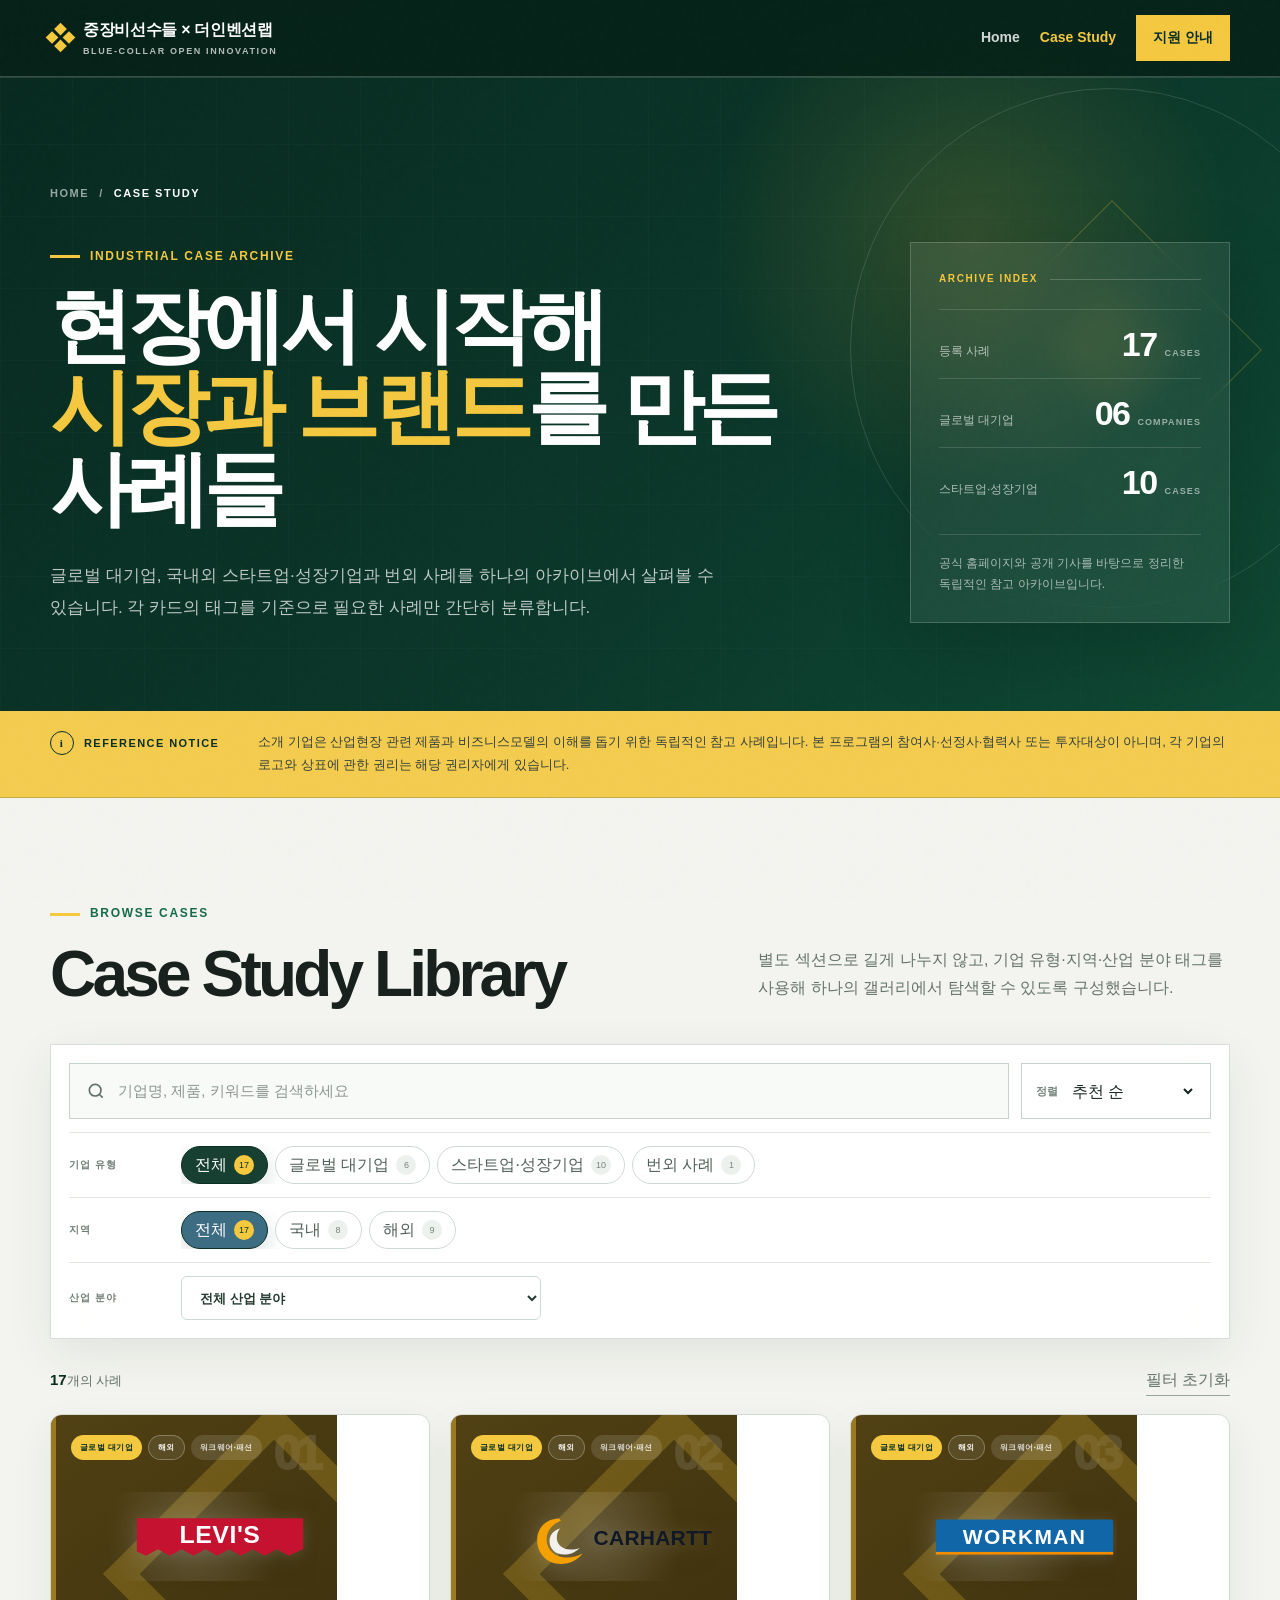
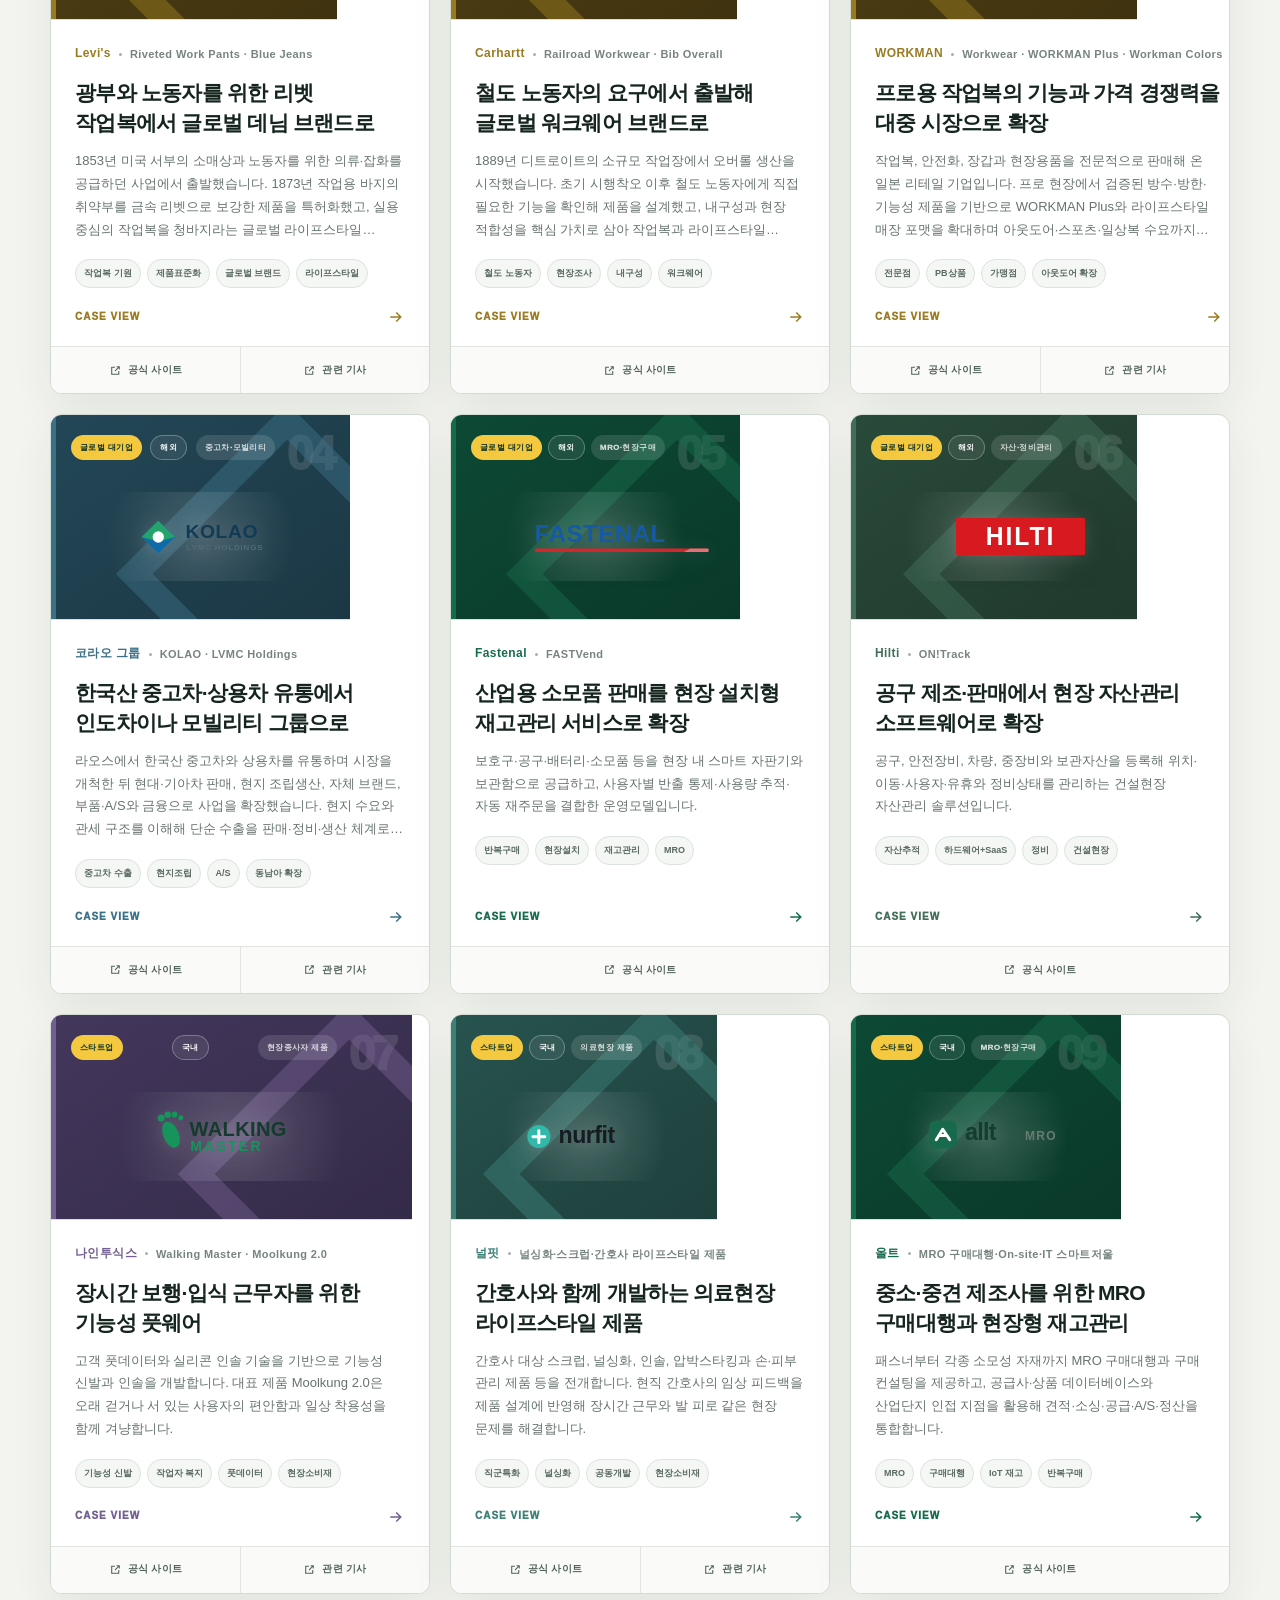
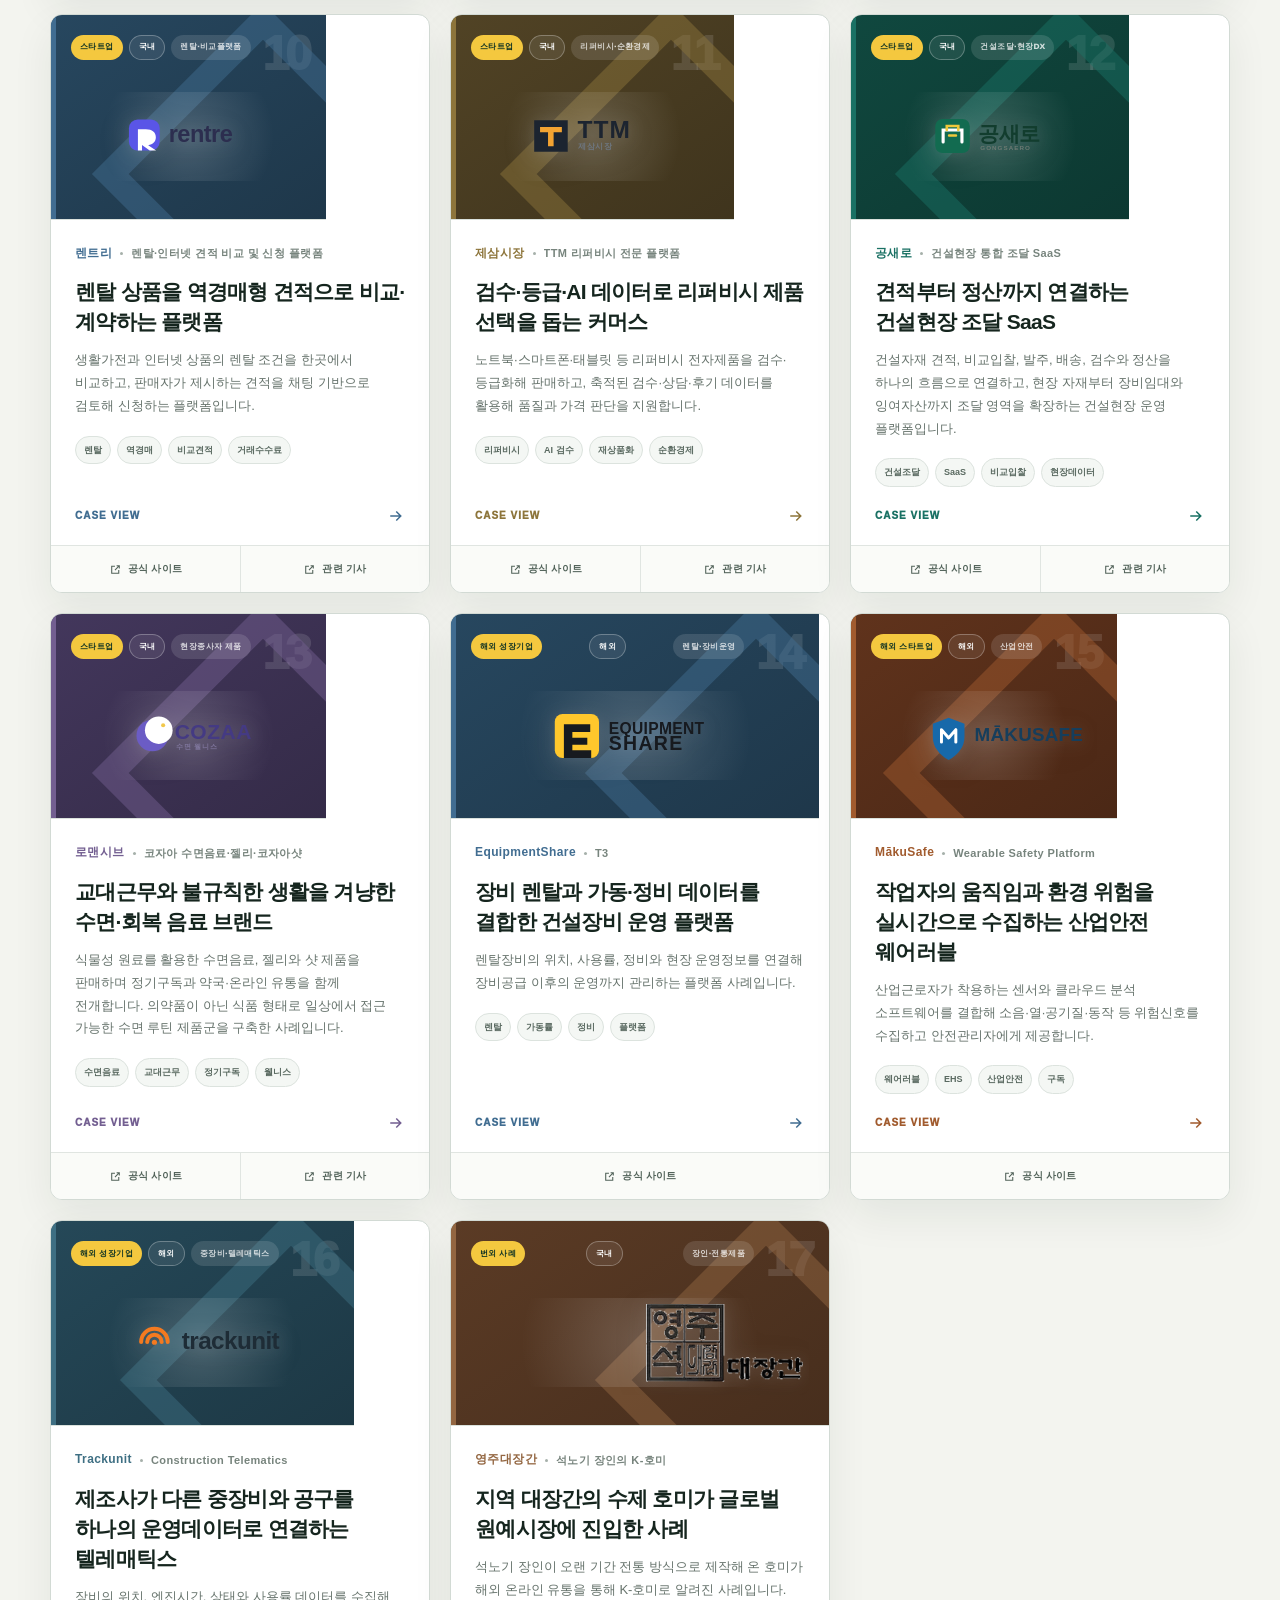
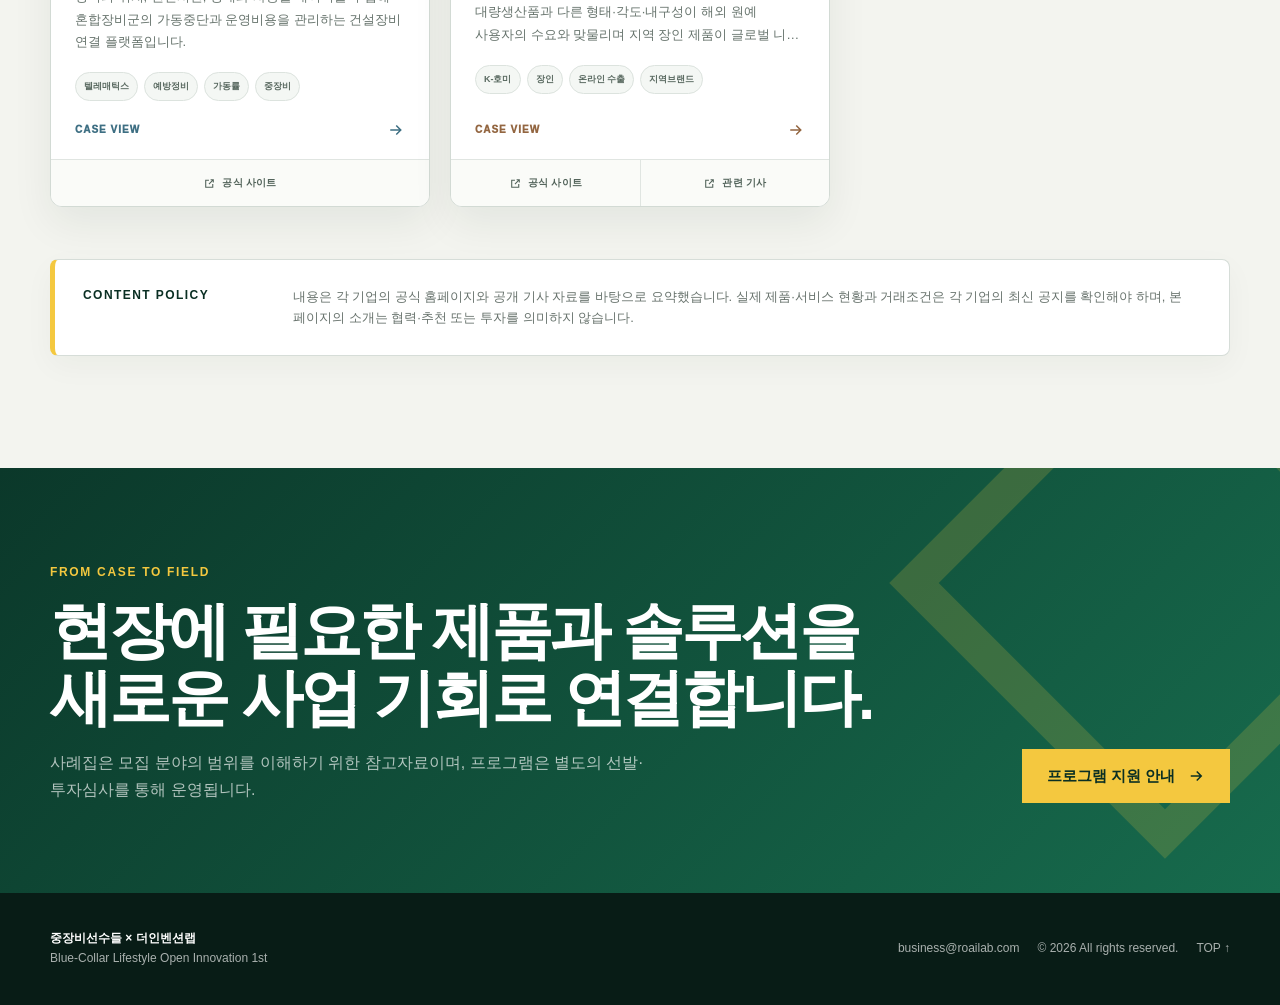
==== case-study.html @ 758a9753 "Add files via upload" ====
<!doctype html>
<html lang="ko">
<head>
  <meta charset="utf-8" />
  <meta name="viewport" content="width=device-width, initial-scale=1" />
  <meta name="referrer" content="strict-origin-when-cross-origin" />
  <meta name="description" content="산업현장 관련 글로벌 기업과 국내외 스타트업 사례 아카이브" />
  <title>Case Study | 블루컬러 라이프스타일 오픈이노베이션</title>
  <script>document.documentElement.classList.add('js');</script>
  <link rel="stylesheet" href="styles.css?v=11" />
  <link rel="stylesheet" href="case-study.css?v=11" />
</head>
<body class="case-page" data-page="case-study">
  <header class="nav case-nav">
    <div class="container nav-inner">
      <a href="index.html" class="brand" aria-label="홈으로 이동">
        <span class="brand-mark" aria-hidden="true"><i></i><i></i><i></i><i></i></span>
        <span class="brand-text">중장비선수들 × 더인벤션랩<small>BLUE-COLLAR OPEN INNOVATION</small></span>
      </a>
      <nav class="nav-links" aria-label="주요 메뉴">
        <a href="index.html">Home</a>
        <a href="case-study.html" aria-current="page">Case Study</a>
        <a href="index.html#apply" class="nav-cta">지원 안내</a>
      </nav>
    </div>
  </header>

  <main id="top">
    <section class="case-hero">
      <div class="case-hero-grid" aria-hidden="true"></div>
      <div class="case-hero-orbit" aria-hidden="true"></div>
      <div class="container case-hero-layout">
        <div class="case-hero-copy">
          <div class="case-breadcrumb" aria-label="현재 위치"><a href="index.html">HOME</a><span>/</span><b>CASE STUDY</b></div>
          <span class="kicker">Industrial Case Archive</span>
          <h1>현장에서 시작해<br /><em>시장과 브랜드</em>를 만든 사례들</h1>
          <p>글로벌 대기업, 국내외 스타트업·성장기업과 번외 사례를 하나의 아카이브에서 살펴볼 수 있습니다. 각 카드의 태그를 기준으로 필요한 사례만 간단히 분류합니다.</p>
        </div>
        <aside class="case-hero-panel" aria-label="사례집 현황">
          <div class="case-hero-panel-head"><span>ARCHIVE INDEX</span><i></i></div>
          <dl>
            <div><dt>등록 사례</dt><dd><strong id="caseTotal">00</strong><small>CASES</small></dd></div>
            <div><dt>글로벌 대기업</dt><dd><strong id="enterpriseTotal">00</strong><small>COMPANIES</small></dd></div>
            <div><dt>스타트업·성장기업</dt><dd><strong id="startupTotal">00</strong><small>CASES</small></dd></div>
          </dl>
          <p>공식 홈페이지와 공개 기사를 바탕으로 정리한 독립적인 참고 아카이브입니다.</p>
        </aside>
      </div>
    </section>

    <section class="case-reference-banner" aria-label="사례집 안내">
      <div class="container case-reference-banner-inner">
        <strong>REFERENCE NOTICE</strong>
        <p>소개 기업은 산업현장 관련 제품과 비즈니스모델의 이해를 돕기 위한 독립적인 참고 사례입니다. 본 프로그램의 참여사·선정사·협력사 또는 투자대상이 아니며, 각 기업의 로고와 상표에 관한 권리는 해당 권리자에게 있습니다.</p>
      </div>
    </section>

    <section class="case-library section" id="library">
      <div class="container">
        <header class="case-library-head reveal">
          <div><span class="kicker">Browse Cases</span><h2>Case Study Library</h2></div>
          <p>별도 섹션으로 길게 나누지 않고, 기업 유형·지역·산업 분야 태그를 사용해 하나의 갤러리에서 탐색할 수 있도록 구성했습니다.</p>
        </header>

        <div class="case-control-shell reveal">
          <div class="case-controls-row">
            <label class="case-search" for="caseSearch">
              <svg aria-hidden="true" viewBox="0 0 24 24" fill="none" stroke="currentColor" stroke-width="2"><circle cx="11" cy="11" r="7"></circle><path d="m20 20-3.5-3.5"></path></svg>
              <span class="sr-only">사례 검색</span>
              <input type="search" id="caseSearch" placeholder="기업명, 제품, 키워드를 검색하세요" autocomplete="off" />
              <button type="button" id="caseSearchClear" class="case-search-clear" aria-label="검색어 지우기" hidden>×</button>
            </label>
            <label class="case-sort" for="caseSort"><span>정렬</span><select id="caseSort"><option value="recommended">추천 순</option><option value="company">기업명 순</option><option value="category">분야 순</option></select></label>
          </div>

          <div class="case-filter-line">
            <strong>기업 유형</strong>
            <div class="case-filters" id="caseTypeFilters" aria-label="기업 유형 필터"></div>
          </div>
          <div class="case-filter-line">
            <strong>지역</strong>
            <div class="case-filters" id="caseRegionFilters" aria-label="지역 필터"></div>
          </div>
          <div class="case-filter-line case-filter-field">
            <strong>산업 분야</strong>
            <label class="case-field-select" for="caseCategory"><span class="sr-only">산업 분야 선택</span><select id="caseCategory"></select></label>
          </div>
        </div>

        <div class="case-results-bar reveal">
          <p id="caseResultsSummary" aria-live="polite">전체 사례를 불러오는 중입니다.</p>
          <button type="button" id="caseReset" class="case-reset">필터 초기화</button>
        </div>

        <div class="case-grid" id="caseGrid" aria-live="polite"></div>
        <div class="case-empty" id="caseEmpty" hidden><span aria-hidden="true">⌕</span><h3>조건에 맞는 사례가 없습니다.</h3><p>검색어나 태그 필터를 초기화해 주세요.</p><button type="button" data-case-reset>전체 사례 보기</button></div>

        <div class="case-disclaimer reveal">
          <strong>CONTENT POLICY</strong>
          <p>내용은 각 기업의 공식 홈페이지와 공개 기사 자료를 바탕으로 요약했습니다. 실제 제품·서비스 현황과 거래조건은 각 기업의 최신 공지를 확인해야 하며, 본 페이지의 소개는 협력·추천 또는 투자를 의미하지 않습니다.</p>
        </div>
      </div>
    </section>

    <section class="case-cta"><div class="container case-cta-inner"><div><span>FROM CASE TO FIELD</span><h2>현장에 필요한 제품과 솔루션을<br />새로운 사업 기회로 연결합니다.</h2><p>사례집은 모집 분야의 범위를 이해하기 위한 참고자료이며, 프로그램은 별도의 선발·투자심사를 통해 운영됩니다.</p></div><a class="btn btn-primary" href="index.html#apply">프로그램 지원 안내<svg viewBox="0 0 24 24" fill="none" stroke="currentColor" stroke-width="2"><path d="M5 12h14M13 6l6 6-6 6"/></svg></a></div></section>
  </main>

  <div class="case-modal" id="caseModal" hidden><div class="case-modal-backdrop" data-case-close></div><article class="case-modal-panel" role="dialog" aria-modal="true" aria-labelledby="caseModalTitle"><button class="case-modal-close" type="button" data-case-close aria-label="사례 상세 닫기"><span aria-hidden="true">×</span></button><div id="caseModalContent"></div></article></div>

  <footer class="footer"><div class="container footer-inner"><div><strong>중장비선수들 × 더인벤션랩</strong><br />Blue-Collar Lifestyle Open Innovation 1st</div><div class="footer-links"><a href="mailto:business@roailab.com">business@roailab.com</a><span>© 2026 All rights reserved.</span><a href="#top">TOP ↑</a></div></div></footer>
  <script src="cases-data.js?v=11"></script>
  <script src="script.js?v=11"></script>
  <script src="case-study.js?v=11"></script>
</body>
</html>
---- styles.css ----
:root {
  --deep: #0a2f23;
  --deep-2: #102c24;
  --green: #176b4d;
  --green-2: #1d8a5e;
  --green-3: #dcebe3;
  --yellow: #f4c83f;
  --yellow-2: #ffe17a;
  --cream: #f4f2e9;
  --white: #ffffff;
  --ink: #18211d;
  --muted: #68736d;
  --line: #d7ddd8;
  --shadow: 0 22px 60px rgba(8, 40, 29, 0.14);
  --radius: 10px;
  --max: 1180px;
}

* { box-sizing: border-box; }
html { scroll-behavior: smooth; }
body {
  margin: 0;
  color: var(--ink);
  background: var(--cream);
  font-family: "Pretendard", "Noto Sans KR", "Apple SD Gothic Neo", "Malgun Gothic", Arial, sans-serif;
  line-height: 1.65;
  word-break: keep-all;
  -webkit-font-smoothing: antialiased;
}
body::before {
  content: "";
  position: fixed;
  inset: 0;
  pointer-events: none;
  z-index: 999;
  opacity: .018;
  background-image: url("data:image/svg+xml,%3Csvg viewBox='0 0 180 180' xmlns='http://www.w3.org/2000/svg'%3E%3Cfilter id='n'%3E%3CfeTurbulence type='fractalNoise' baseFrequency='.9' numOctaves='3' stitchTiles='stitch'/%3E%3C/filter%3E%3Crect width='100%25' height='100%25' filter='url(%23n)' opacity='.8'/%3E%3C/svg%3E");
}

a { color: inherit; text-decoration: none; }
button, a { -webkit-tap-highlight-color: transparent; }
img { max-width: 100%; display: block; }
.container { width: min(calc(100% - 40px), var(--max)); margin-inline: auto; }
.kicker {
  display: inline-flex;
  align-items: center;
  gap: 10px;
  margin-bottom: 18px;
  color: var(--green);
  font-size: 12px;
  font-weight: 850;
  letter-spacing: .14em;
  text-transform: uppercase;
}
.kicker::before { content:""; width: 30px; height: 3px; background: var(--yellow); }
.section { padding: 112px 0; }
.section-head { display: grid; grid-template-columns: 1fr 1fr; gap: 70px; align-items: end; margin-bottom: 48px; }
.section-title { margin: 0; font-size: clamp(34px, 4.2vw, 58px); line-height: 1.12; letter-spacing: -.045em; font-weight: 900; }
.section-lead { margin: 0; color: var(--muted); font-size: 18px; }
.label {
  display: inline-flex;
  align-items: center;
  min-height: 28px;
  padding: 4px 10px;
  border: 1px solid currentColor;
  font-size: 11px;
  font-weight: 800;
  letter-spacing: .12em;
  text-transform: uppercase;
}

/* Navigation */
.nav {
  position: absolute;
  top: 0; left: 0; right: 0;
  z-index: 30;
  color: #fff;
  border-bottom: 1px solid rgba(255,255,255,.2);
}
.nav-inner { height: 76px; display: flex; align-items: center; justify-content: space-between; gap: 24px; }
.brand { display: flex; align-items: center; gap: 12px; font-weight: 900; letter-spacing: -.02em; }
.brand-mark { display: grid; grid-template-columns: repeat(2, 9px); grid-template-rows: repeat(2, 9px); gap: 3px; transform: rotate(45deg); }
.brand-mark i { display: block; background: var(--yellow); }
.brand-text small { display: block; opacity: .7; font-size: 9px; letter-spacing: .18em; font-weight: 700; }
.nav-links { display: flex; align-items: center; gap: 20px; font-size: 14px; font-weight: 750; }
.nav-links a { opacity: .82; transition: .2s ease; }
.nav-links a:hover { opacity: 1; color: var(--yellow); }
.nav-cta { padding: 11px 17px; background: var(--yellow); color: var(--deep); opacity: 1 !important; font-weight: 900; }

/* Hero */
.hero {
  position: relative;
  min-height: 820px;
  display: flex;
  align-items: center;
  overflow: hidden;
  color: #fff;
  background: var(--deep);
}
.hero-media {
  position: absolute; inset: 0;
  background: linear-gradient(90deg, rgba(5,31,23,.97) 0%, rgba(5,31,23,.88) 42%, rgba(5,31,23,.48) 74%, rgba(5,31,23,.58) 100%),
              linear-gradient(0deg, rgba(5,31,23,.48), rgba(5,31,23,.08)),
              url('assets/hero-forklifts.png') center 58%/cover no-repeat;
  transform: scale(1.02);
}
.hero-grid { position: absolute; inset: 0; opacity: .18; background-image: linear-gradient(rgba(255,255,255,.18) 1px, transparent 1px), linear-gradient(90deg, rgba(255,255,255,.18) 1px, transparent 1px); background-size: 72px 72px; mask-image: linear-gradient(90deg, #000, transparent 82%); }
.hero::after { content:""; position:absolute; right:6%; top:22%; width:170px; height:170px; border: 18px solid rgba(244,200,63,.25); transform: rotate(45deg); }
.hero-content { position: relative; z-index: 2; padding-top: 110px; padding-bottom: 118px; max-width: 850px; }
.hero-eyebrow { display: flex; gap: 12px; align-items: center; margin-bottom: 26px; font-size: 13px; font-weight: 850; letter-spacing: .12em; text-transform: uppercase; }
.hero-eyebrow span:first-child { color: var(--yellow); }
.hero-eyebrow i { width: 36px; height: 1px; background: rgba(255,255,255,.5); }
.hero h1 { margin: 0; max-width: 820px; font-size: clamp(54px, 7.2vw, 96px); line-height: .99; letter-spacing: -.065em; font-weight: 950; }
.hero h1 em { display: inline-block; color: var(--yellow); font-style: normal; }
.hero-desc { max-width: 690px; margin: 30px 0 0; font-size: clamp(17px, 2vw, 22px); color: rgba(255,255,255,.86); }
.hero-actions { display: flex; flex-wrap: wrap; gap: 12px; margin-top: 40px; }
.btn { display: inline-flex; align-items: center; justify-content: center; gap: 12px; min-height: 54px; padding: 0 24px; font-size: 15px; font-weight: 900; border: 1px solid transparent; transition: transform .2s ease, background .2s ease, color .2s ease; }
.btn:hover { transform: translateY(-2px); }
.btn-primary { background: var(--yellow); color: var(--deep); }
.btn-secondary { border-color: rgba(255,255,255,.55); color: #fff; background: rgba(255,255,255,.06); backdrop-filter: blur(10px); }
.btn svg { width: 18px; height: 18px; }
.hero-meta { display: grid; grid-template-columns: repeat(3, 1fr); max-width: 820px; margin-top: 62px; border-top: 1px solid rgba(255,255,255,.25); }
.hero-meta-item { padding: 22px 26px 0 0; }
.hero-meta-item + .hero-meta-item { padding-left: 26px; border-left: 1px solid rgba(255,255,255,.2); }
.hero-meta strong { display:block; color:var(--yellow); font-size:14px; margin-bottom:5px; }
.hero-meta span { color:rgba(255,255,255,.75); font-size:14px; }
.hero-side-code { position:absolute; z-index:2; right:20px; bottom:26px; writing-mode: vertical-rl; font-size:10px; letter-spacing:.16em; opacity:.5; }

/* Intro / thesis */
.thesis { background: var(--cream); }
.thesis-layout { display: grid; grid-template-columns: .78fr 1.22fr; gap: 82px; align-items: start; }
.thesis-aside { position: sticky; top: 40px; }
.thesis-number { font-size: 112px; line-height: .85; color: transparent; -webkit-text-stroke: 2px var(--green); opacity: .35; font-weight: 900; letter-spacing: -.08em; }
.thesis-copy h2 { margin: 0 0 28px; font-size: clamp(38px, 4.5vw, 62px); line-height: 1.15; letter-spacing: -.05em; }
.thesis-copy p { margin: 0; font-size: 20px; color: #4e5c55; }
.thesis-copy p + p { margin-top: 18px; }
.highlight-line { display: inline; background: linear-gradient(transparent 61%, rgba(244,200,63,.55) 0); }
.thesis-facts { display: grid; grid-template-columns: repeat(3, 1fr); gap: 1px; margin-top: 46px; background: var(--line); border: 1px solid var(--line); }
.fact { background: #fff; padding: 27px 24px; }
.fact strong { display:block; font-size:28px; color:var(--green); line-height:1.1; }
.fact span { display:block; margin-top:8px; color:var(--muted); font-size:13px; }

/* Focus areas */
.focus { background: var(--deep); color: #fff; position: relative; overflow: hidden; }
.focus::before { content:""; position:absolute; inset:0; background-image: linear-gradient(rgba(255,255,255,.045) 1px, transparent 1px), linear-gradient(90deg, rgba(255,255,255,.045) 1px, transparent 1px); background-size: 48px 48px; }
.focus .container { position:relative; z-index:1; }
.focus .kicker { color: var(--yellow); }
.focus .section-lead { color:rgba(255,255,255,.68); }
.focus-grid { display:grid; grid-template-columns: repeat(12, 1fr); gap:14px; }
.focus-card { position:relative; min-height: 248px; padding: 28px; border:1px solid rgba(255,255,255,.16); background:rgba(255,255,255,.045); overflow:hidden; transition:.25s ease; }
.focus-card:hover { background:rgba(255,255,255,.09); transform:translateY(-4px); border-color:rgba(244,200,63,.65); }
.focus-card:nth-child(1), .focus-card:nth-child(2) { grid-column:span 6; }
.focus-card:nth-child(n+3) { grid-column:span 4; }
.focus-card::after { content:""; position:absolute; right:-35px; bottom:-35px; width:100px; height:100px; border:14px solid rgba(244,200,63,.14); transform:rotate(45deg); }
.focus-no { color:var(--yellow); font-size:12px; font-weight:900; letter-spacing:.15em; }
.focus-card h3 { margin:38px 0 10px; font-size:25px; line-height:1.2; }
.focus-card p { margin:0; color:rgba(255,255,255,.66); font-size:15px; max-width:420px; }
.focus-tags { display:flex; flex-wrap:wrap; gap:7px; margin-top:22px; }
.focus-tags span { padding:5px 8px; border:1px solid rgba(255,255,255,.2); font-size:11px; color:rgba(255,255,255,.72); }

/* Benefits */
.benefits { background:#fff; }
.benefit-lead { display:grid; grid-template-columns:1.2fr .8fr; gap:40px; align-items:stretch; margin-bottom:16px; }
.benefit-feature { background:var(--green); color:#fff; padding:46px; min-height:390px; display:flex; flex-direction:column; justify-content:space-between; position:relative; overflow:hidden; }
.benefit-feature::after { content:"INVEST"; position:absolute; right:-22px; bottom:-34px; color:rgba(255,255,255,.08); font-size:110px; font-weight:950; letter-spacing:-.08em; }
.benefit-feature .label { color:var(--yellow); }
.benefit-feature h3 { margin:48px 0 18px; font-size:42px; line-height:1.12; letter-spacing:-.045em; }
.benefit-feature p { max-width:560px; margin:0; color:rgba(255,255,255,.77); font-size:17px; }
.benefit-mini { border:1px solid var(--line); padding:38px; background:var(--cream); display:flex; flex-direction:column; justify-content:space-between; }
.benefit-mini strong { display:block; font-size:58px; line-height:1; color:var(--green); letter-spacing:-.06em; }
.benefit-mini p { margin:20px 0 0; color:var(--muted); }
.benefit-grid { display:grid; grid-template-columns:repeat(3,1fr); gap:16px; }
.benefit-card { border:1px solid var(--line); padding:32px; min-height:285px; background:#fff; position:relative; }
.benefit-icon { width:46px; height:46px; display:grid; place-items:center; background:var(--yellow); color:var(--deep); font-weight:950; }
.benefit-card h4 { font-size:22px; margin:28px 0 12px; }
.benefit-card p { color:var(--muted); margin:0; font-size:15px; }
.benefit-card ul { list-style:none; padding:0; margin:22px 0 0; }
.benefit-card li { position:relative; padding-left:17px; margin-top:8px; font-size:13px; color:#4d5a54; }
.benefit-card li::before { content:""; position:absolute; width:6px; height:6px; background:var(--green-2); left:0; top:.7em; }


/* Field story / brand film */
.story { background: #0b211a; color: #fff; position: relative; overflow: hidden; }
.story::before { content:""; position:absolute; inset:0; background:radial-gradient(circle at 86% 12%, rgba(29,138,94,.24), transparent 35%), linear-gradient(rgba(255,255,255,.035) 1px, transparent 1px), linear-gradient(90deg, rgba(255,255,255,.035) 1px, transparent 1px); background-size:auto, 52px 52px, 52px 52px; }
.story .container { position:relative; z-index:1; }
.story .kicker { color:var(--yellow); }
.story .section-lead { color:rgba(255,255,255,.68); }
.story-layout { display:grid; grid-template-columns:.76fr 1.24fr; gap:34px; align-items:start; }
.story-copy { position:sticky; top:36px; padding:36px; border:1px solid rgba(255,255,255,.16); background:rgba(255,255,255,.045); }
.story-copy h3 { margin:0 0 18px; font-size:34px; line-height:1.2; letter-spacing:-.04em; }
.story-copy p { margin:0; color:rgba(255,255,255,.7); }
.story-copy p + p { margin-top:14px; }
.story-link { display:inline-flex; align-items:center; gap:10px; margin-top:28px; color:var(--yellow); font-size:14px; font-weight:850; border-bottom:1px solid rgba(244,200,63,.5); padding-bottom:4px; }
.video-card { border:1px solid rgba(255,255,255,.16); background:#071611; overflow:hidden; }
.video-frame { position:relative; aspect-ratio:16/9; background:#020806; }
.video-frame iframe { position:absolute; inset:0; width:100%; height:100%; border:0; }
.film-player { min-width:0; }
.film-toolbar { display:flex; align-items:center; justify-content:space-between; gap:20px; padding:18px 20px; }
.video-meta { display:flex; flex-direction:column; gap:2px; min-width:0; }
.video-meta strong { font-size:16px; }
.video-meta span { color:rgba(255,255,255,.54); font-size:11px; letter-spacing:.12em; }
.film-external-link { align-self:flex-start; margin-top:7px; color:var(--yellow); font-size:12px; font-weight:800; letter-spacing:0; border-bottom:1px solid rgba(244,200,63,.45); padding-bottom:2px; transition:.2s ease; }
.film-external-link:hover, .film-external-link:focus-visible { color:var(--yellow-2); border-bottom-color:var(--yellow-2); outline:none; }
.film-controls { display:flex; align-items:center; gap:10px; flex:0 0 auto; }
.film-arrow { width:42px; height:42px; display:grid; place-items:center; border:1px solid rgba(255,255,255,.28); background:transparent; color:#fff; font:800 22px/1 Arial, sans-serif; cursor:pointer; transition:.2s ease; }
.film-arrow:hover, .film-arrow:focus-visible { background:var(--yellow); border-color:var(--yellow); color:var(--deep); outline:none; }
.film-counter { min-width:58px; text-align:center; color:rgba(255,255,255,.72); font-size:12px; font-weight:850; letter-spacing:.08em; }
.story-note { margin-top:22px; color:rgba(255,255,255,.48); font-size:12px; }

/* Process */
.process { background: #e8ede9; }
.process-list { border-top:2px solid var(--deep); }
.process-item { display:grid; grid-template-columns:100px 1fr 1.35fr; gap:28px; align-items:center; padding:30px 8px; border-bottom:1px solid #bbc6bf; transition:.2s ease; }
.process-item:hover { background:rgba(255,255,255,.55); padding-inline:18px; }
.process-index { font-size:13px; font-weight:900; color:var(--green); letter-spacing:.13em; }
.process-item h3 { margin:0; font-size:27px; letter-spacing:-.035em; }
.process-item p { margin:0; color:var(--muted); }
.process-item .status { justify-self:end; display:inline-flex; align-items:center; gap:10px; color:var(--green); font-size:12px; font-weight:850; }
.process-item .status::before { content:""; width:8px; height:8px; border-radius:50%; background:var(--yellow); box-shadow:0 0 0 4px rgba(244,200,63,.25); }
.process-note { margin-top:24px; padding:18px 20px; border-left:4px solid var(--yellow); background:rgba(255,255,255,.62); color:#59665f; font-size:13px; }

/* Operating partners */
.partners { background:#edf1ee; }
.partners .section-head { margin-bottom:40px; }
.partner-grid { display:grid; grid-template-columns:1fr 1fr; gap:18px; }
.partner-card { min-height:570px; padding:38px; display:flex; flex-direction:column; border:1px solid #cdd6d0; background:#fff; box-shadow:0 18px 48px rgba(10,47,35,.07); }
.partner-card-til { background:#fffdfd; }
.partner-card-head { min-height:112px; display:flex; align-items:flex-start; justify-content:space-between; gap:22px; padding-bottom:28px; border-bottom:1px solid var(--line); }
.partner-logo { display:block; width:min(100%, 300px); height:92px; }
.partner-logo svg { width:100%; height:100%; display:block; }
.partner-logo-9dan { width:min(100%, 280px); }
.partner-role { margin-top:6px; color:var(--green); font-size:10px; font-weight:900; letter-spacing:.13em; text-align:right; }
.partner-copy { padding:30px 0 28px; }
.partner-copy h3 { margin:0 0 18px; font-size:32px; letter-spacing:-.045em; }
.partner-copy p { margin:0; color:#59655f; font-size:15.5px; }
.partner-copy p + p { margin-top:14px; }
.partner-link { margin-top:auto; display:flex; align-items:center; justify-content:space-between; padding-top:18px; border-top:1px solid var(--line); color:var(--deep); font-size:14px; font-weight:900; }
.partner-link span { font-size:18px; color:var(--green); }
.partner-logo-note { margin:18px 0 0; color:#7a847f; font-size:12px; }

/* Apply */
.apply { position:relative; overflow:hidden; background:var(--yellow); color:var(--deep); }
.apply::before { content:""; position:absolute; inset:0; background-image:linear-gradient(rgba(10,47,35,.1) 1px, transparent 1px), linear-gradient(90deg, rgba(10,47,35,.1) 1px, transparent 1px); background-size:56px 56px; }
.apply .container { position:relative; z-index:1; }
.apply-wrap { display:grid; grid-template-columns:1.25fr .75fr; gap:80px; align-items:end; }
.apply h2 { margin:0; font-size:clamp(48px,6.5vw,84px); line-height:1.02; letter-spacing:-.065em; }
.apply p { margin:26px 0 0; max-width:680px; font-size:18px; }
.apply-box { background:var(--deep); color:#fff; padding:34px; box-shadow:var(--shadow); }
.apply-box small { display:block; color:var(--yellow); font-weight:900; letter-spacing:.12em; margin-bottom:18px; }
.apply-box dl { margin:0; }
.apply-box div { display:grid; grid-template-columns:90px 1fr; gap:18px; padding:13px 0; border-bottom:1px solid rgba(255,255,255,.14); }
.apply-box dt { color:rgba(255,255,255,.55); font-size:13px; }
.apply-box dd { margin:0; font-weight:800; font-size:14px; }
.apply-box .btn { width:100%; margin-top:24px; }
.apply-caption { margin-top:16px !important; font-size:12px !important; opacity:.72; }

/* Footer */
.footer { background:#081c16; color:rgba(255,255,255,.65); padding:36px 0; font-size:12px; }
.footer-inner { display:flex; align-items:center; justify-content:space-between; gap:24px; }
.footer strong { color:#fff; }
.footer-links { display:flex; gap:18px; }

/* Reveal */
.reveal { opacity:0; transform:translateY(24px); transition:opacity .7s ease, transform .7s ease; }
.reveal.is-visible { opacity:1; transform:none; }

/* Mobile */
.mobile-cta { display:none; }
@media (max-width: 900px) {
  .section { padding:82px 0; }
  .section-head, .thesis-layout, .benefit-lead, .apply-wrap { grid-template-columns:1fr; gap:32px; }
  .nav-links a:not(.nav-cta) { display:none; }
  .hero { min-height:760px; }
  .hero-media { background-position:58% center; }
  .hero::after { width:110px; height:110px; right:-38px; }
  .hero-meta { grid-template-columns:1fr; max-width:520px; }
  .hero-meta-item { padding:16px 0; border-bottom:1px solid rgba(255,255,255,.16); }
  .hero-meta-item + .hero-meta-item { padding-left:0; border-left:0; }
  .thesis-aside { display:none; }
  .focus-card, .focus-card:nth-child(1), .focus-card:nth-child(2), .focus-card:nth-child(n+3) { grid-column:span 12; }
  .benefit-grid { grid-template-columns:1fr; }
  .story-layout { grid-template-columns:1fr; }
  .story-copy { position:relative; top:auto; }
  .process-item { grid-template-columns:58px 1fr; gap:12px 18px; }
  .process-item p { grid-column:2; }
  .process-item .status { display:none; }
  .partner-grid { grid-template-columns:1fr; }
  .partner-card { min-height:auto; }
  .apply-box { max-width:540px; }
}
@media (max-width: 620px) {
  .container { width:min(calc(100% - 28px), var(--max)); }
  .nav-inner { height:68px; }
  .brand-text { font-size:13px; }
  .brand-text small { display:none; }
  .nav-cta { display:none !important; }
  .hero { min-height:730px; }
  .hero-content { padding-top:120px; padding-bottom:76px; }
  .hero h1 { font-size:52px; }
  .hero-desc { font-size:17px; }
  .hero-actions .btn { width:100%; }
  .hero-meta { margin-top:42px; }
  .section-title { font-size:38px; }
  .thesis-copy h2 { font-size:38px; }
  .thesis-copy p { font-size:17px; }
  .thesis-facts { grid-template-columns:1fr; }
  .focus-card { min-height:220px; }
  .benefit-feature { padding:32px 26px; min-height:360px; }
  .benefit-feature h3 { font-size:34px; }
  .benefit-mini { padding:28px; }
  .benefit-mini strong { font-size:48px; }
  .process-item h3 { font-size:22px; }
  .film-toolbar { align-items:flex-start; flex-direction:column; }
  .film-controls { width:100%; justify-content:flex-end; }
  .partner-card { padding:28px 22px; }
  .partner-card-head { flex-direction:column; min-height:0; }
  .partner-role { text-align:left; }
  .partner-copy h3 { font-size:30px; }
  .apply h2 { font-size:50px; }
  .apply-box { padding:28px 22px; }
  .footer-inner { flex-direction:column; align-items:flex-start; }
  .mobile-cta { display:block; position:fixed; left:12px; right:12px; bottom:12px; z-index:50; background:var(--yellow); color:var(--deep); text-align:center; padding:15px 18px; font-weight:950; box-shadow:0 10px 28px rgba(0,0,0,.25); }
  body { padding-bottom:68px; }
}
@media (prefers-reduced-motion: reduce) {
  html { scroll-behavior:auto; }
  .reveal { opacity:1; transform:none; transition:none; }
  * { animation:none !important; transition:none !important; }
}


/* Two-page navigation */
.nav-links a[aria-current="page"] { color:var(--yellow); opacity:1; }
.nav-solid { position:absolute; background:rgba(8,28,22,.78); backdrop-filter:blur(16px); }
.btn-dark { background:var(--deep); color:#fff; }
.sr-only { position:absolute; width:1px; height:1px; padding:0; margin:-1px; overflow:hidden; clip:rect(0,0,0,0); white-space:nowrap; border:0; }

/* Home case teaser */
.case-teaser { background:#e8ede9; }
.home-case-grid { display:grid; grid-template-columns:repeat(3,1fr); gap:18px; }
.home-case-card { border:1px solid #cbd5ce; background:#fff; transition:.25s ease; overflow:hidden; }
.home-case-card:hover { transform:translateY(-5px); box-shadow:var(--shadow); }
.home-case-copy { padding:25px; }
.home-case-copy small { color:var(--green); font-size:11px; font-weight:900; letter-spacing:.1em; text-transform:uppercase; }
.home-case-copy h3 { margin:14px 0 28px; font-size:21px; line-height:1.35; letter-spacing:-.035em; }
.home-case-copy span { font-size:12px; font-weight:900; color:var(--green); }
.case-teaser-actions { display:flex; align-items:center; justify-content:space-between; gap:30px; margin-top:28px; }
.case-teaser-actions p { margin:0; color:var(--muted); font-size:13px; }

/* Shared case visuals */
.case-visual { position:relative; min-height:220px; padding:24px; color:#fff; overflow:hidden; display:flex; flex-direction:column; justify-content:space-between; isolation:isolate; }
.case-visual::before { content:""; position:absolute; inset:0; z-index:-2; background:linear-gradient(135deg,rgba(255,255,255,.08),transparent 60%); }
.case-visual::after { content:""; position:absolute; width:170px; height:170px; right:-48px; bottom:-72px; border:22px solid rgba(244,200,63,.38); transform:rotate(45deg); z-index:-1; }
.case-visual span { align-self:flex-start; padding:6px 9px; border:1px solid rgba(255,255,255,.45); font-size:10px; font-weight:900; letter-spacing:.1em; }
.case-visual strong { font-size:34px; line-height:1; letter-spacing:-.05em; max-width:80%; }
.case-visual i { position:absolute; left:24px; right:24px; top:50%; height:1px; background:rgba(255,255,255,.23); }
.case-visual-mro { background:#176b4d; }
.case-visual-rental { background:#274d3d; }
.case-visual-asset { background:#475f51; }
.case-visual-safety { background:#7c5d18; }
.case-visual-equipment { background:#183f4e; }
.case-visual-smart-construction { background:#315c3e; }

/* Two growth tracks */
.tracks { background:#fff; }
.track-grid { display:grid; grid-template-columns:1fr 1fr; gap:18px; align-items:stretch; }
.track-card { min-height:780px; padding:40px; display:flex; flex-direction:column; border:1px solid var(--line); position:relative; overflow:hidden; }
.track-field { background:var(--deep); color:#fff; }
.track-invest { background:var(--cream); color:var(--ink); }
.track-head { display:flex; align-items:flex-start; justify-content:space-between; gap:20px; padding-bottom:30px; border-bottom:1px solid currentColor; opacity:.9; }
.track-head span { font-size:84px; line-height:.8; color:var(--yellow); font-weight:950; letter-spacing:-.08em; }
.track-invest .track-head span { color:var(--green); }
.track-head small { max-width:190px; text-align:right; font-weight:900; letter-spacing:.12em; }
.track-copy { padding-top:36px; }
.track-copy .label { color:var(--yellow); }
.track-invest .track-copy .label { color:var(--green); }
.track-copy h3 { margin:24px 0 18px; font-size:44px; line-height:1.08; letter-spacing:-.05em; }
.track-lead { margin:0; font-size:17px; color:rgba(255,255,255,.72); }
.track-invest .track-lead { color:var(--muted); }
.track-keywords { display:flex; flex-wrap:wrap; gap:8px; margin:28px 0; }
.track-keywords span { padding:7px 10px; background:var(--yellow); color:var(--deep); font-size:12px; font-weight:900; }
.track-card ul { list-style:none; padding:0; margin:28px 0 0; }
.track-card li { position:relative; padding-left:20px; margin-top:11px; font-size:14px; color:rgba(255,255,255,.76); }
.track-invest li { color:#4d5a54; }
.track-card li::before { content:""; position:absolute; left:0; top:.72em; width:7px; height:7px; background:var(--yellow); }
.track-invest li::before { background:var(--green); }
.track-note { margin:auto 0 0; padding-top:28px; border-top:1px solid currentColor; opacity:.6; font-size:12px; }
.track-target { margin:28px 0 18px; padding:24px; background:var(--green); color:#fff; }
.track-target small, .track-target span { display:block; }
.track-target small { color:var(--yellow); font-weight:900; letter-spacing:.12em; }
.track-target strong { display:block; margin:5px 0 2px; font-size:44px; line-height:1; }
.track-target span { opacity:.78; font-size:13px; }
.track-terms { margin:0; border-top:1px solid var(--line); }
.track-terms div { display:grid; grid-template-columns:100px 1fr; gap:18px; padding:11px 0; border-bottom:1px solid var(--line); }
.track-terms dt { color:var(--muted); font-size:13px; }
.track-terms dd { margin:0; font-weight:900; font-size:14px; }
.common-support { margin-top:18px; display:flex; align-items:center; justify-content:space-between; gap:30px; padding:25px 30px; background:var(--yellow); color:var(--deep); }
.common-support span { font-size:12px; font-weight:950; letter-spacing:.13em; }
.common-support p { margin:0; font-weight:800; }

/* Case Study page */
.case-page { background:#f1f2ed; }
.case-hero { min-height:610px; position:relative; overflow:hidden; display:flex; align-items:center; background:var(--deep); color:#fff; }
.case-hero::after { content:""; position:absolute; width:260px; height:260px; right:8%; top:24%; border:30px solid rgba(244,200,63,.24); transform:rotate(45deg); }
.case-hero-grid { position:absolute; inset:0; opacity:.15; background-image:linear-gradient(rgba(255,255,255,.15) 1px,transparent 1px),linear-gradient(90deg,rgba(255,255,255,.15) 1px,transparent 1px); background-size:64px 64px; }
.case-hero-inner { position:relative; z-index:1; padding-top:130px; padding-bottom:90px; }
.case-hero .kicker { color:var(--yellow); }
.case-hero h1 { margin:0; max-width:900px; font-size:clamp(52px,7vw,92px); line-height:1; letter-spacing:-.065em; }
.case-hero h1 em { color:var(--yellow); font-style:normal; }
.case-hero p { max-width:760px; margin:30px 0 0; color:rgba(255,255,255,.73); font-size:18px; }
.case-hero-meta { display:flex; flex-wrap:wrap; gap:0; margin-top:50px; border-top:1px solid rgba(255,255,255,.25); max-width:780px; }
.case-hero-meta span { padding:18px 28px 0 0; margin-right:28px; border-right:1px solid rgba(255,255,255,.2); font-size:12px; font-weight:900; letter-spacing:.1em; }
.case-hero-meta strong { color:var(--yellow); font-size:24px; margin-right:5px; }
.case-toolbar { display:flex; justify-content:space-between; align-items:end; gap:40px; }
.case-toolbar h2 { margin:0; font-size:clamp(38px,5vw,62px); letter-spacing:-.055em; }
.case-search { position:relative; width:min(100%,360px); }
.case-search input { width:100%; height:54px; border:0; border-bottom:2px solid var(--deep); background:transparent; padding:0 38px 0 4px; font:inherit; outline:none; }
.case-search i { position:absolute; right:8px; top:11px; font:700 26px/1 Arial; }
.case-filters { display:flex; flex-wrap:wrap; gap:8px; margin:38px 0 28px; }
.case-filter { border:1px solid #aebbb3; background:transparent; padding:9px 13px; color:#43524a; font:800 12px/1.2 inherit; cursor:pointer; }
.case-filter:hover, .case-filter.is-active { background:var(--deep); color:#fff; border-color:var(--deep); }
.case-grid { display:grid; grid-template-columns:repeat(3,1fr); gap:18px; }
.case-card { min-width:0; background:#fff; border:1px solid #cbd5ce; overflow:hidden; }
.case-card-button { display:block; width:100%; padding:0; border:0; background:transparent; color:inherit; text-align:left; cursor:pointer; font:inherit; }
.case-card-button:hover .case-visual { filter:brightness(1.08); }
.case-card-button:hover h3 { color:var(--green); }
.case-card-body { padding:25px; }
.case-card-body small { color:var(--green); font-size:10px; font-weight:900; letter-spacing:.1em; text-transform:uppercase; }
.case-card-body h3 { min-height:88px; margin:13px 0 12px; font-size:21px; line-height:1.4; letter-spacing:-.035em; transition:.2s; }
.case-card-body p { min-height:96px; margin:0; color:var(--muted); font-size:13.5px; }
.case-tags { display:flex; flex-wrap:wrap; gap:6px; margin-top:20px; }
.case-tags span { padding:5px 8px; background:#e8ede9; color:#4a5a51; font-size:10px; font-weight:800; }
.case-card-body b { display:block; margin-top:24px; color:var(--green); font-size:11px; letter-spacing:.1em; }
.case-empty { padding:60px; text-align:center; color:var(--muted); background:#fff; border:1px solid var(--line); }
.case-disclaimer { margin-top:45px; padding:26px 28px; border-left:5px solid var(--yellow); background:#fff; display:grid; grid-template-columns:180px 1fr; gap:30px; }
.case-disclaimer strong { color:var(--green); font-size:12px; letter-spacing:.12em; }
.case-disclaimer p { margin:0; color:var(--muted); font-size:13px; }
.case-cta { padding:90px 0; background:var(--green); color:#fff; }
.case-cta-inner { display:flex; align-items:end; justify-content:space-between; gap:50px; }
.case-cta span { color:var(--yellow); font-size:12px; font-weight:900; letter-spacing:.14em; }
.case-cta h2 { margin:14px 0 0; font-size:clamp(38px,5vw,62px); line-height:1.08; letter-spacing:-.05em; }

/* Case modal */
body.modal-open { overflow:hidden; }
.case-modal { position:fixed; inset:0; z-index:1000; }
.case-modal[hidden] { display:none; }
.case-modal-backdrop { position:absolute; inset:0; background:rgba(3,15,11,.78); backdrop-filter:blur(8px); }
.case-modal-panel { position:absolute; right:0; top:0; bottom:0; width:min(900px,92vw); overflow:auto; background:#f3f2eb; box-shadow:-20px 0 70px rgba(0,0,0,.3); }
.case-modal-close { position:fixed; right:22px; top:18px; z-index:3; width:48px; height:48px; border:1px solid rgba(255,255,255,.45); background:rgba(8,28,22,.76); color:#fff; font:300 32px/1 Arial; cursor:pointer; }
.case-modal-visual { min-height:340px; padding:42px; }
.case-modal-visual strong { font-size:64px; }
.case-modal-body { padding:52px; }
.case-modal-meta { display:flex; flex-wrap:wrap; gap:0; color:var(--green); font-size:11px; font-weight:900; letter-spacing:.1em; }
.case-modal-meta span + span::before { content:"/"; margin:0 12px; color:#97a69d; }
.case-modal-body h2 { margin:20px 0 18px; font-size:clamp(36px,5vw,58px); line-height:1.12; letter-spacing:-.05em; }
.case-modal-summary { margin:0; color:#536159; font-size:18px; }
.case-detail-grid { display:grid; grid-template-columns:1fr 1fr; gap:1px; margin-top:42px; background:var(--line); border:1px solid var(--line); }
.case-detail-grid section { padding:30px; background:#fff; }
.case-detail-grid small { color:var(--green); font-weight:900; letter-spacing:.1em; }
.case-detail-grid h3 { margin:12px 0 10px; font-size:21px; }
.case-detail-grid p { margin:0; color:var(--muted); font-size:14px; }
.case-detail-grid .case-fit { background:var(--deep); color:#fff; }
.case-detail-grid .case-fit small { color:var(--yellow); }
.case-detail-grid .case-fit p { color:rgba(255,255,255,.72); }
.case-modal-footer { display:flex; align-items:end; justify-content:space-between; gap:30px; margin-top:34px; padding-top:25px; border-top:1px solid var(--line); }
.case-modal-footer .case-tags { margin:0; }
.case-modal-footer a { color:var(--green); font-weight:900; font-size:13px; }

@media (max-width:900px) {
  .nav-links { gap:12px; }
  .nav-links a:not(.nav-cta) { display:block; }
  .home-case-grid, .track-grid, .case-grid { grid-template-columns:1fr; }
  .track-card { min-height:auto; }
  .case-toolbar, .case-cta-inner { align-items:flex-start; flex-direction:column; }
  .case-search { width:100%; }
  .case-disclaimer { grid-template-columns:1fr; gap:8px; }
  .case-detail-grid { grid-template-columns:1fr; }
}
@media (max-width:620px) {
  .nav-links { gap:10px; font-size:12px; }
  .nav-links .nav-cta { display:none; }
  .case-teaser-actions, .common-support { align-items:flex-start; flex-direction:column; }
  .case-visual { min-height:190px; }
  .track-card { padding:30px 24px; }
  .track-copy h3 { font-size:36px; }
  .track-head span { font-size:68px; }
  .case-hero { min-height:570px; }
  .case-hero-inner { padding-top:118px; }
  .case-hero h1 { font-size:50px; }
  .case-hero-meta span { padding-right:14px; margin-right:14px; }
  .case-modal-panel { width:100%; }
  .case-modal-visual { min-height:250px; padding:28px; }
  .case-modal-visual strong { font-size:42px; }
  .case-modal-body { padding:34px 22px; }
  .case-modal-footer { align-items:flex-start; flex-direction:column; }
}

/* V6 — logo-led case archive */
.case-reference-banner { background:var(--yellow); border-bottom:1px solid rgba(13,54,41,.2); }
.case-reference-banner-inner { display:grid; grid-template-columns:250px 1fr; gap:36px; align-items:start; padding-top:24px; padding-bottom:24px; }
.case-reference-banner strong { color:var(--deep); font-size:11px; letter-spacing:.13em; }
.case-reference-banner p { margin:0; color:#354039; font-size:13px; line-height:1.75; }

.case-visual-worker-lifestyle { background:#345744; }
.case-visual-healthcare-lifestyle { background:#45675d; }
.case-visual-circular { background:#5c573c; }
.case-visual-procurement { background:#244e43; }

.case-card { display:flex; flex-direction:column; }
.case-card-main { display:block; width:100%; flex:1; padding:0; border:0; background:transparent; color:inherit; text-align:left; cursor:pointer; font:inherit; }
.case-card-main:hover h3 { color:var(--green); }
.case-card-main:hover .case-logo-stage { transform:translateY(-2px); box-shadow:0 18px 44px rgba(3,24,17,.15); }
.case-logo-visual { min-height:220px; padding:20px 22px 24px; color:#fff; display:flex; flex-direction:column; justify-content:space-between; position:relative; overflow:hidden; isolation:isolate; }
.case-logo-visual::before { content:""; position:absolute; inset:0; z-index:-2; background:linear-gradient(135deg,rgba(255,255,255,.11),transparent 58%); }
.case-logo-visual::after { content:""; position:absolute; width:150px; height:150px; right:-54px; bottom:-68px; border:20px solid rgba(244,200,63,.25); transform:rotate(45deg); z-index:-1; }
.case-logo-topline { display:flex; justify-content:space-between; align-items:center; gap:20px; }
.case-logo-topline span { padding:6px 9px; border:1px solid rgba(255,255,255,.45); font-size:10px; font-weight:900; letter-spacing:.08em; }
.case-logo-topline small { color:rgba(255,255,255,.72); font-size:9px; font-weight:900; letter-spacing:.12em; }
.case-logo-stage { position:relative; display:flex; align-items:center; justify-content:center; width:100%; height:112px; padding:18px 28px; border:1px solid rgba(255,255,255,.2); background:rgba(255,255,255,.93); transition:.25s ease; overflow:hidden; }
.case-logo-stage.is-compact { height:94px; }
.case-logo-img { position:relative; z-index:2; display:block; max-width:82%; max-height:72px; width:auto; height:auto; object-fit:contain; opacity:0; transition:opacity .2s ease; }
.case-logo-img.is-loaded { opacity:1; }
.case-logo-fallback { position:absolute; inset:0; display:flex; align-items:center; justify-content:center; padding:16px; color:#173c30; font-size:clamp(20px,3vw,34px); font-weight:950; letter-spacing:-.04em; text-align:center; opacity:1; visibility:visible; transition:opacity .16s ease, visibility .16s ease; }
.case-logo-stage.has-logo .case-logo-fallback { opacity:0; visibility:hidden; }
.case-logo-stage.is-text-only .case-logo-fallback { opacity:1; visibility:visible; }
.case-logo-stage.is-compact .case-logo-fallback { font-size:24px; }
.case-card-body { padding-bottom:22px; }
.case-card-body h3 { min-height:60px; }
.case-card-body p { min-height:118px; }
.case-card-links { display:flex; border-top:1px solid var(--line); }
.case-card-links a { flex:1; padding:15px 14px; color:var(--green); background:#f8f8f4; font-size:11px; font-weight:900; text-align:center; letter-spacing:.03em; }
.case-card-links a + a { border-left:1px solid var(--line); }
.case-card-links a:hover { background:var(--deep); color:#fff; }

.home-case-card .case-logo-visual { min-height:185px; }
.home-case-card .case-logo-stage { margin-top:20px; }
.home-case-card .home-case-copy h3 { min-height:58px; }

.case-modal-visual.case-logo-visual { min-height:330px; padding:38px 42px 44px; }
.case-modal-visual .case-logo-stage { height:150px; max-width:650px; margin:30px auto 0; }
.case-modal-visual .case-logo-img { max-height:100px; }
.case-modal-notice { margin:28px 0 0; padding:18px 20px; border-left:4px solid var(--yellow); background:#e7ebe7; color:#5a655f; font-size:12px; line-height:1.7; }
.case-modal-notice strong { display:block; margin-bottom:4px; color:var(--green); font-size:10px; letter-spacing:.12em; }
.case-source-links { display:grid; gap:9px; min-width:min(100%,340px); }
.case-source-links a { display:block; padding:14px 16px; border:1px solid #bcc7c0; background:#fff; color:var(--green); font-size:12px; line-height:1.45; }
.case-source-links a:hover { background:var(--deep); color:#fff; border-color:var(--deep); }
.case-source-links a span { display:block; margin-bottom:4px; color:#86938c; font-size:9px; font-weight:900; letter-spacing:.12em; }
.case-source-links a:hover span { color:var(--yellow); }

@media (max-width: 820px) {
  .case-reference-banner-inner { grid-template-columns:1fr; gap:8px; }
  .case-logo-visual { min-height:200px; }
  .case-card-body p { min-height:auto; }
  .case-modal-visual.case-logo-visual { min-height:260px; padding:28px 22px 32px; }
  .case-modal-visual .case-logo-stage { height:120px; margin-top:24px; }
}


/* V10 integration and responsive stability layer */
:root { --nav-mobile-bg: rgba(7, 35, 26, .96); }

html { overflow-x: hidden; }
body { overflow-x: clip; }
button, input, select { font: inherit; }
a, button { outline-offset: 4px; }
a:focus-visible, button:focus-visible, input:focus-visible, select:focus-visible { outline: 3px solid var(--yellow); }

/* Content remains visible if JavaScript is unavailable. */
.reveal { opacity: 1; transform: none; }
.js .reveal { opacity: 0; transform: translateY(22px); }
.js .reveal.is-visible { opacity: 1; transform: none; }

/* Header */
.nav { transition: background .2s ease, border-color .2s ease; }
.nav-links a[aria-current="page"] { color: var(--yellow); opacity: 1; }
.btn-disabled { cursor: default; user-select: none; opacity: .92; }
.btn-disabled:hover { transform: none; }

/* Home case teaser: stable palettes for every archive category. */
.home-case-grid { align-items: stretch; }
.home-case-card { display: flex; min-width: 0; flex-direction: column; border-radius: 10px; }
.home-case-card .case-logo-visual {
  --home-accent: #176b4d;
  --home-deep: #0d4935;
  min-height: 210px;
  background:
    radial-gradient(circle at 86% 12%, color-mix(in srgb, var(--home-accent) 78%, white 0%), transparent 38%),
    linear-gradient(145deg, var(--home-deep), #08271e);
}
.home-case-card[data-section="global-enterprise"] .case-logo-visual { --home-accent:#8b7427; --home-deep:#4b3e16; }
.home-case-card[data-section="domestic-startup"] .case-logo-visual { --home-accent:#1d8a5e; --home-deep:#0d4b35; }
.home-case-card[data-section="overseas-startup"] .case-logo-visual { --home-accent:#366f84; --home-deep:#173f4e; }
.home-case-card[data-section="special"] .case-logo-visual { --home-accent:#8a5f3b; --home-deep:#4c2f1d; }
.home-case-card[data-category="workwear"] .case-logo-visual { --home-accent:#937627; --home-deep:#463a18; }
.home-case-card[data-category="mobility"] .case-logo-visual { --home-accent:#3b6b82; --home-deep:#173d4d; }
.home-case-card[data-category="worker-lifestyle"] .case-logo-visual { --home-accent:#735f91; --home-deep:#43375c; }
.home-case-card[data-category="healthcare-lifestyle"] .case-logo-visual { --home-accent:#3d8078; --home-deep:#27534e; }
.home-case-card[data-category="circular"] .case-logo-visual { --home-accent:#8d753b; --home-deep:#514325; }
.home-case-card[data-category="procurement"] .case-logo-visual { --home-accent:#1a7164; --home-deep:#10483f; }
.home-case-card[data-category="craft"] .case-logo-visual { --home-accent:#8d643f; --home-deep:#4a301e; }
.home-case-card .case-logo-stage { margin-top: 18px; border-radius: 10px; background: rgba(255,255,255,.97); box-shadow: 0 12px 28px rgba(3,24,17,.13); }
.home-case-card .case-logo-img { max-width: 76%; max-height: 62px; }
.home-case-card .case-logo-fallback { font-size: clamp(21px, 2.3vw, 31px); }
.home-case-story-tag { display: block; margin-top: 24px; color: rgba(255,255,255,.76); font-size: 9px; font-weight: 900; letter-spacing: .11em; overflow-wrap: anywhere; }
.home-case-copy { display:flex; flex:1; flex-direction:column; }
.home-case-copy h3 { min-height: 0; flex: 1; overflow-wrap: anywhere; }
.home-case-copy small { overflow-wrap: anywhere; }
.case-teaser-actions .btn { flex: 0 0 auto; }

/* Complete archive palettes added in V9. */
.case-card[data-category="workwear"], .case-modal-brand[data-category="workwear"] { --card-accent:#9a7b22; --card-deep:#514113; --card-soft:#f4eedc; }
.case-card[data-category="mobility"], .case-modal-brand[data-category="mobility"] { --card-accent:#3b7187; --card-deep:#234757; --card-soft:#e5eef2; }
.case-card[data-category="craft"], .case-modal-brand[data-category="craft"] { --card-accent:#936641; --card-deep:#5b3b25; --card-soft:#f3ebe4; }

/* Cards and logos */
.case-logo-stage { border-radius: 10px; }
.case-logo-img { max-width: 78%; }
.case-logo-fallback { overflow-wrap: anywhere; }
.case-card, .home-case-card { isolation: isolate; }
.case-page .case-card { height: 100%; }
.case-page .case-card-main { height: 100%; }
.case-page .case-card-body { min-width: 0; }
.case-page .case-company-line span, .case-page .case-card-body h3, .case-page .case-card-body p { overflow-wrap: anywhere; }
.case-page .case-card-links { display:grid; grid-template-columns:repeat(auto-fit,minmax(120px,1fr)); }
.case-page .case-card-links a + a { border-left: 1px solid #e0e5e1; }

/* Home sections */
.track-card { min-height: 0; }
.track-copy h3, .partner-copy h3, .apply h2 { overflow-wrap: anywhere; }
.track-head small { overflow-wrap: anywhere; }
.story-layout, .track-grid, .partner-grid, .apply-wrap { min-width: 0; }
.video-card, .partner-card, .track-card { min-width: 0; }
.partner-card { min-height: 0; }
.apply-box dd, .footer-links { overflow-wrap: anywhere; }

/* Case modal */
.case-page .case-modal-panel { overscroll-behavior: contain; }
.case-page .case-modal-main, .case-modal-shell { min-width: 0; }
.case-page .case-related-links a span { min-width: 0; overflow-wrap: anywhere; }

@media (max-width: 1040px) {
  .home-case-grid { grid-template-columns: repeat(2, minmax(0,1fr)); }
  .home-case-card:last-child { grid-column: 1 / -1; }
  .track-copy h3 { font-size: 39px; }
  .track-card { padding: 34px; }
}

@media (max-width: 900px) {
  .nav { background: var(--nav-mobile-bg); border-bottom-color: rgba(255,255,255,.14); }
  .nav-inner { height: 70px; }
  .nav-links { gap: 14px; font-size: 12px; }
  .nav-links a:not(.nav-cta) { display: inline-flex; }
  .nav-cta { padding: 9px 12px; }
  .hero { min-height: 760px; }
  .hero-content { padding-top: 126px; }
  .case-teaser-actions { align-items:flex-start; flex-direction:column; }
  .common-support { align-items:flex-start; flex-direction:column; gap:8px; }
  .footer-inner { align-items:flex-start; flex-direction:column; }
  .footer-links { flex-wrap:wrap; }
}

@media (max-width: 720px) {
  .nav-cta { display:none !important; }
  .brand-text { font-size: 12px; }
  .nav-links { margin-left:auto; }
  .home-case-grid { grid-template-columns: 1fr; }
  .home-case-card:last-child { grid-column:auto; }
  .track-grid { grid-template-columns:1fr; }
  .track-card { padding:30px 24px; }
  .track-head span { font-size:70px; }
  .track-copy h3 { font-size:36px; }
  .apply-wrap { gap:42px; }
  .case-page .case-card-links { grid-template-columns:1fr; }
  .case-page .case-card-links a + a { border-left:0; border-top:1px solid #e0e5e1; }
}

@media (max-width: 520px) {
  .container { width:min(calc(100% - 28px), var(--max)); }
  .nav-inner { gap:10px; }
  .brand { gap:9px; }
  .brand-mark { grid-template-columns:repeat(2,7px); grid-template-rows:repeat(2,7px); gap:2px; }
  .brand-text { display:none; }
  .nav-links { gap:12px; font-size:12px; }
  .hero { min-height: auto; }
  .hero-content { padding-top:118px; padding-bottom:80px; }
  .hero h1 { font-size: clamp(46px, 14vw, 60px); }
  .hero-eyebrow { align-items:flex-start; flex-wrap:wrap; font-size:10px; }
  .hero-eyebrow i { display:none; }
  .hero-desc { font-size:16px; }
  .hero-actions { flex-direction:column; }
  .hero-actions .btn { width:100%; }
  .hero-meta { margin-top:40px; }
  .section { padding:72px 0; }
  .section-title, .thesis-copy h2 { font-size:36px; }
  .section-lead { font-size:16px; }
  .case-logo-visual { padding:17px 18px 20px; }
  .home-case-copy { padding:22px 20px; }
  .home-case-copy h3 { font-size:19px; }
  .story-copy { padding:28px 22px; }
  .story-copy h3 { font-size:29px; }
  .film-toolbar { padding:16px; }
  .process-item { padding:24px 2px; }
  .partner-logo { height:76px; }
  .apply h2 { font-size:44px; }
  .apply-box div { grid-template-columns:76px minmax(0,1fr); gap:12px; }
  .footer-links { flex-direction:column; gap:8px; }
  .mobile-cta { display:flex; position:fixed; left:14px; right:14px; bottom:14px; z-index:40; min-height:50px; align-items:center; justify-content:center; background:var(--yellow); color:var(--deep); box-shadow:0 16px 40px rgba(5,31,23,.28); font-weight:900; }
  .footer { padding-bottom:98px; }
  .case-page .mobile-cta { display:none; }
}

@media (prefers-reduced-motion: reduce) {
  html { scroll-behavior:auto; }
  *, *::before, *::after { animation-duration:.01ms !important; animation-iteration-count:1 !important; transition-duration:.01ms !important; }
  .js .reveal { opacity:1; transform:none; }
}


/* V11 — consolidated home UI */
.hero-meta-two { grid-template-columns:repeat(2,minmax(0,1fr)); max-width:900px; }
.hero-meta-two .hero-meta-item:nth-child(2) { border-right:0; }

.tracks-v11 { position:relative; overflow:hidden; background:#e7ece8; }
.tracks-v11::before { content:""; position:absolute; inset:0; pointer-events:none; opacity:.48; background-image:linear-gradient(rgba(10,47,35,.06) 1px,transparent 1px),linear-gradient(90deg,rgba(10,47,35,.06) 1px,transparent 1px); background-size:64px 64px; }
.tracks-v11 .container { position:relative; z-index:1; }
.growth-track-grid { display:grid; grid-template-columns:repeat(2,minmax(0,1fr)); gap:22px; align-items:stretch; }
.growth-track { position:relative; display:flex; min-width:0; min-height:850px; flex-direction:column; overflow:hidden; border:1px solid rgba(10,47,35,.18); box-shadow:0 24px 70px rgba(8,43,31,.10); }
.growth-track-sales { color:#fff; background:linear-gradient(150deg,#0a3024 0%,#0f4b36 68%,#176b4d 100%); }
.growth-track-invest { color:#10261d; background:linear-gradient(145deg,#fffdf4 0%,#f7f2dc 62%,#ece2b6 100%); }
.growth-track::before { content:""; position:absolute; right:-110px; top:-100px; width:320px; height:320px; border:42px solid rgba(244,200,63,.14); transform:rotate(45deg); }
.growth-track-invest::before { border-color:rgba(23,107,77,.11); }
.growth-track-bg-number { position:absolute; right:18px; bottom:6px; font:950 190px/1 Arial,sans-serif; letter-spacing:-.11em; color:rgba(255,255,255,.045); pointer-events:none; }
.growth-track-invest .growth-track-bg-number { color:rgba(23,107,77,.06); }
.growth-track-header { position:relative; z-index:1; display:flex; align-items:flex-start; justify-content:space-between; gap:24px; padding:34px 36px 30px; border-bottom:1px solid rgba(255,255,255,.2); }
.growth-track-invest .growth-track-header { border-color:rgba(15,57,42,.17); }
.growth-track-index { color:var(--yellow); font:950 82px/.78 Arial,sans-serif; letter-spacing:-.08em; }
.growth-track-invest .growth-track-index { color:var(--green); }
.growth-track-header > div { display:flex; max-width:240px; flex-direction:column; align-items:flex-end; text-align:right; }
.growth-track-header b { color:var(--yellow); font-size:11px; letter-spacing:.14em; }
.growth-track-invest .growth-track-header b { color:var(--green); }
.growth-track-header small { margin-top:8px; color:rgba(255,255,255,.67); font-size:9px; font-weight:850; letter-spacing:.12em; line-height:1.5; }
.growth-track-invest .growth-track-header small { color:#6f786f; }
.growth-track-body { position:relative; z-index:1; display:flex; flex:1; flex-direction:column; padding:38px 36px 30px; }
.growth-track-label { color:var(--yellow); font-size:10px; font-weight:950; letter-spacing:.15em; }
.growth-track-invest .growth-track-label { color:var(--green); }
.growth-track h3 { margin:18px 0 20px; font-size:clamp(38px,4.2vw,54px); line-height:1.06; letter-spacing:-.055em; }
.growth-track-lead { min-height:94px; margin:0; color:rgba(255,255,255,.75); font-size:16px; line-height:1.75; }
.growth-track-invest .growth-track-lead { color:#56645c; }
.growth-track-flow { display:grid; grid-template-columns:1fr auto 1fr auto 1fr; align-items:center; gap:9px; margin:30px 0 8px; padding:20px; border:1px solid rgba(255,255,255,.2); background:rgba(255,255,255,.06); }
.growth-track-flow span { display:flex; min-width:0; flex-direction:column; align-items:center; text-align:center; color:#fff; font-size:12px; font-weight:900; }
.growth-track-flow small { margin-bottom:6px; color:var(--yellow); font-size:8px; letter-spacing:.1em; }
.growth-track-flow i { color:var(--yellow); font-style:normal; }
.growth-track-tags { display:flex; flex-wrap:wrap; gap:8px; margin-top:20px; }
.growth-track-tags span { padding:8px 11px; border:1px solid rgba(244,200,63,.45); background:rgba(244,200,63,.08); color:var(--yellow); font-size:10px; font-weight:900; }
.growth-track-list { list-style:none; margin:28px 0 0; padding:0; }
.growth-track-list li { position:relative; margin-top:12px; padding-left:22px; color:rgba(255,255,255,.76); font-size:14px; line-height:1.65; }
.growth-track-invest .growth-track-list li { color:#46564e; }
.growth-track-list li::before { content:""; position:absolute; left:0; top:.72em; width:8px; height:8px; background:var(--yellow); }
.growth-track-invest .growth-track-list li::before { background:var(--green); }
.growth-track-target { display:flex; align-items:center; justify-content:space-between; gap:22px; margin:28px 0 22px; padding:24px 26px; background:var(--green); color:#fff; box-shadow:0 16px 35px rgba(10,47,35,.14); }
.growth-track-target div { display:flex; flex-direction:column; }
.growth-track-target small { color:var(--yellow); font-size:9px; font-weight:950; letter-spacing:.14em; }
.growth-track-target strong { margin:6px 0 3px; font-size:43px; line-height:1; letter-spacing:-.05em; }
.growth-track-target span { color:rgba(255,255,255,.75); font-size:12px; }
.growth-track-target .growth-track-target-mark { color:rgba(255,255,255,.13); font:950 70px/1 Arial,sans-serif; letter-spacing:-.08em; }
.growth-track-terms { display:grid; grid-template-columns:repeat(2,minmax(0,1fr)); gap:10px; margin:0; }
.growth-track-terms div { min-width:0; padding:16px; border:1px solid rgba(19,65,49,.18); background:rgba(255,255,255,.52); }
.growth-track-terms dt { color:#758078; font-size:10px; font-weight:850; letter-spacing:.06em; }
.growth-track-terms dd { margin:7px 0 0; color:#163c2e; font-size:14px; font-weight:950; overflow-wrap:anywhere; }
.growth-track-note { position:relative; z-index:1; margin:auto 0 0; padding:20px 36px; border-top:1px solid rgba(255,255,255,.18); color:rgba(255,255,255,.54); font-size:11px; line-height:1.7; }
.growth-track-invest .growth-track-note { border-color:rgba(15,57,42,.15); color:#737c75; }
.common-support-v11 { border:1px solid rgba(10,47,35,.12); box-shadow:0 14px 34px rgba(8,43,31,.08); }

.film-tabs { display:grid; grid-template-columns:repeat(3,minmax(0,1fr)); border-top:1px solid rgba(255,255,255,.14); }
.film-tab { display:flex; min-width:0; min-height:76px; align-items:center; gap:12px; padding:16px 18px; border:0; border-right:1px solid rgba(255,255,255,.14); background:#0a2119; color:rgba(255,255,255,.58); text-align:left; cursor:pointer; transition:.2s ease; }
.film-tab:last-child { border-right:0; }
.film-tab span { color:var(--yellow); font:900 11px/1 Arial,sans-serif; }
.film-tab b { min-width:0; font-size:12px; line-height:1.45; overflow-wrap:anywhere; }
.film-tab:hover,.film-tab:focus-visible,.film-tab.is-active { background:var(--yellow); color:var(--deep); outline:none; }
.film-tab.is-active span,.film-tab:hover span,.film-tab:focus-visible span { color:var(--deep); }

@media (max-width:1040px) {
  .growth-track { min-height:auto; }
  .growth-track h3 { font-size:41px; }
  .growth-track-header,.growth-track-body { padding-left:28px; padding-right:28px; }
  .growth-track-note { padding-left:28px; padding-right:28px; }
}
@media (max-width:820px) {
  .hero-meta-two { grid-template-columns:1fr; }
  .growth-track-grid { grid-template-columns:1fr; }
  .growth-track-lead { min-height:0; }
  .film-tabs { grid-template-columns:1fr; }
  .film-tab { min-height:58px; border-right:0; border-bottom:1px solid rgba(255,255,255,.14); }
  .film-tab:last-child { border-bottom:0; }
}
@media (max-width:520px) {
  .growth-track-header { padding:28px 22px 24px; }
  .growth-track-index { font-size:66px; }
  .growth-track-body { padding:30px 22px 26px; }
  .growth-track h3 { font-size:36px; }
  .growth-track-flow { grid-template-columns:1fr; gap:7px; }
  .growth-track-flow i { transform:rotate(90deg); }
  .growth-track-terms { grid-template-columns:1fr; }
  .growth-track-target { align-items:flex-start; }
  .growth-track-target .growth-track-target-mark { display:none; }
  .growth-track-note { padding:18px 22px; }
}
---- case-study.css ----
/* Case Study V7 — archive-specific UI */
.case-page {
  --case-bg: #f3f4ef;
  --case-panel: #ffffff;
  --case-ink: #15251e;
  --case-muted: #66736c;
  --case-line: #d8dfda;
  --case-soft: #e9eee9;
  background: var(--case-bg);
}

.case-page .case-nav {
  position: fixed;
  background: rgba(7, 34, 25, .88);
  box-shadow: 0 1px 0 rgba(255,255,255,.12);
  backdrop-filter: blur(18px) saturate(140%);
}
.case-page .nav-links a[aria-current="page"] { color: var(--yellow); opacity: 1; }

/* Hero */
.case-page .case-hero {
  min-height: 650px;
  padding-top: 76px;
  background:
    radial-gradient(circle at 76% 34%, rgba(244,200,63,.17), transparent 24%),
    linear-gradient(135deg, #08291f 0%, #0b382a 62%, #0f4934 100%);
}
.case-page .case-hero::after { display: none; }
.case-page .case-hero-grid {
  opacity: .13;
  background-size: 72px 72px;
  mask-image: linear-gradient(90deg,#000 0%,#000 70%,transparent 100%);
}
.case-hero-orbit {
  position: absolute;
  right: -90px;
  top: 88px;
  width: 520px;
  height: 520px;
  border: 1px solid rgba(255,255,255,.13);
  border-radius: 50%;
}
.case-hero-orbit::before,
.case-hero-orbit::after {
  content: "";
  position: absolute;
  border: 1px solid rgba(244,200,63,.26);
  transform: rotate(45deg);
}
.case-hero-orbit::before { width: 210px; height: 210px; inset: 155px; }
.case-hero-orbit::after { width: 84px; height: 84px; inset: 218px; background: rgba(244,200,63,.07); }
.case-hero-layout {
  position: relative;
  z-index: 2;
  display: grid;
  grid-template-columns: minmax(0, 1.45fr) minmax(320px, .55fr);
  align-items: end;
  gap: 80px;
  padding-top: 108px;
  padding-bottom: 88px;
}
.case-hero-copy { max-width: 820px; }
.case-breadcrumb { display:flex; gap:10px; align-items:center; margin-bottom:38px; color:rgba(255,255,255,.58); font-size:11px; font-weight:850; letter-spacing:.14em; }
.case-breadcrumb a:hover { color:var(--yellow); }
.case-breadcrumb b { color:#fff; }
.case-page .case-hero .kicker { margin-bottom:18px; }
.case-page .case-hero h1 { font-size:clamp(52px,6.4vw,88px); }
.case-page .case-hero p { max-width:720px; font-size:17px; line-height:1.85; }
.case-hero-panel {
  position: relative;
  padding: 28px;
  border: 1px solid rgba(255,255,255,.18);
  background: rgba(255,255,255,.07);
  box-shadow: 0 22px 70px rgba(0,0,0,.16);
  backdrop-filter: blur(18px);
}
.case-hero-panel-head { display:flex; align-items:center; gap:12px; color:var(--yellow); font-size:10px; font-weight:900; letter-spacing:.16em; }
.case-hero-panel-head i { flex:1; height:1px; background:rgba(255,255,255,.2); }
.case-hero-panel dl { margin:22px 0 0; }
.case-hero-panel dl > div { display:flex; align-items:end; justify-content:space-between; gap:20px; padding:17px 0; border-top:1px solid rgba(255,255,255,.14); }
.case-hero-panel dt { color:rgba(255,255,255,.65); font-size:12px; }
.case-hero-panel dd { display:flex; align-items:baseline; gap:8px; margin:0; }
.case-hero-panel dd strong { color:#fff; font-size:34px; line-height:1; letter-spacing:-.045em; }
.case-hero-panel dd small { color:rgba(255,255,255,.55); font-size:9px; font-weight:800; letter-spacing:.12em; }
.case-hero-panel > p { margin:18px 0 0 !important; padding-top:18px; border-top:1px solid rgba(255,255,255,.14); color:rgba(255,255,255,.62) !important; font-size:12px !important; line-height:1.7 !important; }

/* Notice */
.case-page .case-reference-banner { background:#f3cc4f; }
.case-page .case-reference-banner-inner { grid-template-columns:180px 1fr; gap:28px; padding-top:20px; padding-bottom:20px; }
.case-page .case-reference-banner strong { display:flex; align-items:center; gap:10px; }
.case-page .case-reference-banner strong::before { content:"i"; display:grid; place-items:center; width:22px; height:22px; border:1px solid currentColor; border-radius:50%; font-family:Georgia,serif; text-transform:none; }

/* Library heading and controls */
.case-page .case-library { padding-top:100px; }
.case-library-head { display:grid; grid-template-columns:1.15fr .85fr; gap:70px; align-items:end; margin-bottom:38px; }
.case-library-head h2 { margin:0; font-size:clamp(40px,5vw,68px); line-height:1; letter-spacing:-.06em; }
.case-library-head > p { margin:0 0 3px; color:var(--case-muted); font-size:16px; line-height:1.8; }
.case-control-shell {
  position: sticky;
  top: 92px;
  z-index: 15;
  padding:18px;
  border:1px solid var(--case-line);
  background:rgba(255,255,255,.92);
  box-shadow:0 14px 44px rgba(10,47,35,.08);
  backdrop-filter:blur(16px);
}
.case-controls-row { display:grid; grid-template-columns:minmax(0,1fr) 190px; gap:12px; }
.case-page .case-search {
  width:100%;
  display:flex;
  align-items:center;
  gap:12px;
  height:56px;
  padding:0 16px;
  border:1px solid #c8d1cb;
  background:#f8faf7;
}
.case-page .case-search:focus-within { border-color:var(--green); box-shadow:0 0 0 3px rgba(23,107,77,.10); background:#fff; }
.case-page .case-search > svg { width:20px; flex:0 0 20px; color:#607168; }
.case-page .case-search input { height:auto; min-width:0; flex:1; padding:0; border:0; background:transparent; color:var(--case-ink); font-size:15px; outline:0; }
.case-page .case-search input::placeholder { color:#8b9790; }
.case-search-clear { width:30px; height:30px; border:0; border-radius:50%; background:#e6ebe7; color:#506058; cursor:pointer; font-size:20px; line-height:1; }
.case-search-clear:hover { background:var(--deep); color:#fff; }
.case-sort { display:grid; grid-template-columns:auto 1fr; align-items:center; gap:10px; height:56px; padding:0 14px; border:1px solid #c8d1cb; background:#fff; }
.case-sort span { color:#77847d; font-size:11px; font-weight:850; }
.case-sort select { width:100%; border:0; background:transparent; color:var(--case-ink); font:800 13px/1 inherit; outline:0; cursor:pointer; }
.case-filter-row { margin-top:13px; padding-top:13px; border-top:1px solid #e1e6e2; overflow:hidden; }
.case-page .case-filters { flex-wrap:nowrap; gap:7px; margin:0; overflow-x:auto; scrollbar-width:none; }
.case-page .case-filters::-webkit-scrollbar { display:none; }
.case-page .case-filter {
  flex:0 0 auto;
  display:inline-flex;
  align-items:center;
  gap:7px;
  min-height:38px;
  padding:0 13px;
  border:1px solid #d0d8d3;
  border-radius:999px;
  background:#fff;
  color:#506058;
  white-space:nowrap;
  transition:.2s ease;
}
.case-page .case-filter span { display:grid; place-items:center; min-width:20px; height:20px; padding:0 5px; border-radius:999px; background:#edf1ee; color:#77847d; font-size:9px; }
.case-page .case-filter:hover { border-color:#87978e; color:var(--deep); }
.case-page .case-filter.is-active { background:var(--deep); color:#fff; border-color:var(--deep); box-shadow:0 7px 20px rgba(10,47,35,.15); }
.case-page .case-filter.is-active span { background:var(--yellow); color:var(--deep); }
.case-results-bar { display:flex; align-items:center; justify-content:space-between; gap:20px; margin:26px 0 18px; }
.case-results-bar p { margin:0; color:#65726b; font-size:13px; }
.case-results-bar strong { color:var(--deep); font-size:15px; }
.case-reset { border:0; border-bottom:1px solid #99a69e; background:transparent; color:#66736c; padding:2px 0; cursor:pointer; font:800 11px/1.4 inherit; }
.case-reset:hover { color:var(--green); border-color:var(--green); }

/* Cards */
.case-page .case-grid { grid-template-columns:repeat(3,minmax(0,1fr)); gap:22px; }
.case-page .case-card {
  --card-accent:#176b4d;
  --card-deep:#0d3d2d;
  --card-soft:#e5f0e9;
  position:relative;
  border:1px solid #d4dcd6;
  border-radius:14px;
  background:var(--case-panel);
  box-shadow:0 1px 0 rgba(255,255,255,.8) inset;
  overflow:hidden;
  transition:transform .25s ease, box-shadow .25s ease, border-color .25s ease;
}
.case-page .case-card:hover { transform:translateY(-6px); border-color:#b9c7be; box-shadow:0 24px 55px rgba(10,47,35,.12); }
.case-page .case-card-main { display:flex; flex-direction:column; height:100%; }
.case-card-visual {
  position:relative;
  min-height:190px;
  padding:18px;
  overflow:hidden;
  background:
    radial-gradient(circle at 83% 12%, color-mix(in srgb, var(--card-accent) 23%, transparent), transparent 34%),
    linear-gradient(145deg, #f8faf7, var(--card-soft));
  border-bottom:1px solid #dbe2dd;
}
.case-card-visual::before { content:""; position:absolute; left:0; top:0; bottom:0; width:5px; background:var(--card-accent); }
.case-card-visual::after { content:""; position:absolute; right:-44px; bottom:-58px; width:138px; height:138px; border:18px solid color-mix(in srgb, var(--card-accent) 18%, transparent); transform:rotate(45deg); }
.case-card-index { position:absolute; right:17px; top:49px; color:color-mix(in srgb, var(--card-accent) 13%, transparent); font:950 72px/1 Arial,sans-serif; letter-spacing:-.08em; }
.case-card-badges { position:relative; z-index:2; display:flex; justify-content:space-between; align-items:center; gap:12px; }
.case-category-badge { display:inline-flex; align-items:center; min-height:28px; padding:0 10px; border-radius:999px; background:var(--card-deep); color:#fff; font-size:9px; font-weight:900; letter-spacing:.08em; }
.case-country-badge { color:#607168; font-size:9px; font-weight:900; letter-spacing:.12em; }
.case-page .case-logo-stage {
  position:relative;
  z-index:2;
  width:calc(100% - 36px);
  height:96px;
  margin:24px auto 0;
  padding:16px 26px;
  border:1px solid rgba(21,59,45,.12);
  border-radius:10px;
  background:rgba(255,255,255,.94);
  box-shadow:0 12px 35px rgba(10,47,35,.08);
}
.case-page .case-logo-img { max-width:78%; max-height:62px; }
.case-page .case-logo-fallback { color:var(--card-deep); font-size:clamp(21px,2.5vw,32px); }
.case-page .case-logo-stage.has-logo .case-logo-fallback { opacity:0; visibility:hidden; }
.case-page .case-logo-stage.is-text-only .case-logo-fallback { opacity:1; visibility:visible; }
.case-page .case-card-body { display:flex; flex-direction:column; flex:1; padding:24px 24px 20px; }
.case-company-line { display:flex; align-items:center; gap:9px; min-width:0; color:var(--card-accent); }
.case-company-line strong { flex:0 0 auto; font-size:13px; }
.case-company-line i { width:3px; height:3px; border-radius:50%; background:#a6b2aa; }
.case-company-line span { overflow:hidden; color:#77847d; font-size:11px; white-space:nowrap; text-overflow:ellipsis; }
.case-page .case-card-body h3 {
  min-height:0;
  display:-webkit-box;
  -webkit-line-clamp:3;
  -webkit-box-orient:vertical;
  overflow:hidden;
  margin:14px 0 12px;
  color:var(--case-ink);
  font-size:21px;
  line-height:1.43;
  letter-spacing:-.035em;
}
.case-page .case-card-body p {
  min-height:0;
  display:-webkit-box;
  -webkit-line-clamp:4;
  -webkit-box-orient:vertical;
  overflow:hidden;
  margin:0;
  color:var(--case-muted);
  font-size:13px;
  line-height:1.75;
}
.case-page .case-tags { margin-top:18px; }
.case-page .case-tags span { border:1px solid #dce3de; border-radius:999px; background:#f4f7f4; color:#5a6a61; }
.case-card-action { display:flex; align-items:center; justify-content:space-between; margin-top:auto; padding-top:22px; color:var(--card-accent); font-size:11px; font-weight:950; letter-spacing:.08em; }
.case-card-action svg { width:18px; height:18px; transition:transform .2s ease; }
.case-card-main:hover .case-card-action svg { transform:translateX(4px); }
.case-page .case-card-links { position:relative; z-index:3; border-top:1px solid #e0e5e1; background:#fafbf8; }
.case-page .case-card-links a { display:flex; align-items:center; justify-content:center; gap:6px; min-height:46px; padding:0 10px; background:transparent; color:#52635a; font-size:10px; }
.case-page .case-card-links a:hover { background:var(--card-deep); color:#fff; }
.case-page .case-card-links svg { width:13px; height:13px; }

/* category palette */
.case-card[data-category="mro"], .case-modal-brand[data-category="mro"] { --card-accent:#13744e; --card-deep:#0d4a34; --card-soft:#e3f1e8; }
.case-card[data-category="rental"], .case-modal-brand[data-category="rental"] { --card-accent:#2d6e80; --card-deep:#234e5b; --card-soft:#e5f0f2; }
.case-card[data-category="asset"], .case-modal-brand[data-category="asset"] { --card-accent:#6b6f47; --card-deep:#4d5134; --card-soft:#eff0e7; }
.case-card[data-category="safety"], .case-modal-brand[data-category="safety"] { --card-accent:#b27a18; --card-deep:#745112; --card-soft:#f5eddd; }
.case-card[data-category="equipment"], .case-modal-brand[data-category="equipment"] { --card-accent:#315f80; --card-deep:#24475f; --card-soft:#e6edf2; }
.case-card[data-category="smart-construction"], .case-modal-brand[data-category="smart-construction"] { --card-accent:#466c49; --card-deep:#304f34; --card-soft:#e8efe7; }
.case-card[data-category="worker-lifestyle"], .case-modal-brand[data-category="worker-lifestyle"] { --card-accent:#6b5f8e; --card-deep:#4c416b; --card-soft:#eeebf5; }
.case-card[data-category="healthcare-lifestyle"], .case-modal-brand[data-category="healthcare-lifestyle"] { --card-accent:#3d7d76; --card-deep:#2b5b55; --card-soft:#e5f0ee; }
.case-card[data-category="circular"], .case-modal-brand[data-category="circular"] { --card-accent:#826f3b; --card-deep:#5c4e2a; --card-soft:#f2eee3; }
.case-card[data-category="procurement"], .case-modal-brand[data-category="procurement"] { --card-accent:#176b5d; --card-deep:#104b41; --card-soft:#e4f0ed; }

/* Empty and policy */
.case-page .case-empty { display:grid; justify-items:center; gap:6px; padding:74px 24px; border:1px dashed #bfcac3; border-radius:14px; background:#fff; }
.case-page .case-empty[hidden] { display:none; }
.case-page .case-empty > span { display:grid; place-items:center; width:60px; height:60px; border-radius:50%; background:#edf2ee; color:#78877e; font-size:30px; }
.case-page .case-empty h3 { margin:12px 0 0; font-size:22px; }
.case-page .case-empty p { margin:0; color:var(--case-muted); font-size:13px; }
.case-page .case-empty button { margin-top:16px; min-height:42px; padding:0 18px; border:0; background:var(--deep); color:#fff; cursor:pointer; font-weight:850; }
.case-page .case-disclaimer { margin-top:52px; border:1px solid #d6ddd8; border-left:5px solid var(--yellow); border-radius:8px; box-shadow:0 10px 30px rgba(10,47,35,.04); }
.case-page .case-disclaimer strong { color:var(--deep); }

/* CTA */
.case-page .case-cta { position:relative; overflow:hidden; background:linear-gradient(135deg,#0b382a,#176b4d); }
.case-page .case-cta::after { content:""; position:absolute; right:-80px; top:-80px; width:320px; height:320px; border:35px solid rgba(244,200,63,.18); transform:rotate(45deg); }
.case-page .case-cta-inner { position:relative; z-index:1; }
.case-page .case-cta p { max-width:650px; margin:18px 0 0; color:rgba(255,255,255,.68); }

/* Modal */
.case-page .case-modal-backdrop { background:rgba(2,18,13,.76); }
.case-page .case-modal-panel {
  left:50%; right:auto; top:50%; bottom:auto;
  width:min(1120px,calc(100vw - 48px));
  max-height:calc(100vh - 48px);
  transform:translate(-50%,-50%);
  overflow:auto;
  border-radius:16px;
  background:#f5f6f1;
  box-shadow:0 40px 110px rgba(0,0,0,.38);
}
.case-page .case-modal-close { position:sticky; float:right; right:18px; top:18px; z-index:8; display:grid; place-items:center; width:44px; height:44px; margin:18px 18px -62px 0; border:1px solid rgba(255,255,255,.35); border-radius:50%; background:rgba(7,35,26,.82); backdrop-filter:blur(10px); }
.case-page .case-modal-close:hover { background:var(--yellow); color:var(--deep); }
.case-modal-shell { display:grid; grid-template-columns:360px minmax(0,1fr); min-height:620px; }
.case-modal-brand {
  --card-accent:#176b4d;
  --card-deep:#0d3d2d;
  --card-soft:#e5f0e9;
  position:relative;
  padding:38px 32px;
  overflow:hidden;
  color:#fff;
  background:
    radial-gradient(circle at 80% 10%, color-mix(in srgb, var(--card-accent) 48%, transparent), transparent 40%),
    linear-gradient(155deg,var(--card-deep),#08281f);
}
.case-modal-brand::after { content:""; position:absolute; right:-75px; bottom:-90px; width:230px; height:230px; border:28px solid rgba(244,200,63,.20); transform:rotate(45deg); }
.case-modal-brand .case-card-badges { margin-right:40px; }
.case-modal-brand .case-category-badge { background:var(--yellow); color:var(--deep); }
.case-modal-brand .case-country-badge { color:rgba(255,255,255,.65); }
.case-modal-brand .case-logo-stage { width:100%; height:150px; margin:70px 0 0; }
.case-modal-brand .case-logo-img { max-height:92px; }
.case-modal-brand-index { position:absolute; left:30px; bottom:32px; color:rgba(255,255,255,.08); font:950 120px/1 Arial,sans-serif; }
.case-modal-main { padding:48px 50px 44px; }
.case-modal-eyebrow { display:flex; flex-wrap:wrap; gap:8px; color:var(--green); font-size:10px; font-weight:900; letter-spacing:.1em; }
.case-modal-eyebrow span + span::before { content:"/"; margin-right:8px; color:#9eaaa3; }
.case-page .case-modal-main h2 { margin:18px 0 18px; font-size:clamp(34px,4vw,52px); line-height:1.16; letter-spacing:-.05em; }
.case-modal-main .case-modal-summary { color:#536159; font-size:16px; line-height:1.8; }
.case-page .case-modal-notice { margin-top:24px; border-radius:6px; background:#e9eee9; }
.case-page .case-detail-grid { margin-top:32px; border-radius:10px; overflow:hidden; }
.case-page .case-detail-grid-neutral { grid-template-columns:repeat(3,minmax(0,1fr)); }
.case-page .case-detail-grid section { min-height:210px; }
.case-page .case-detail-grid-neutral section { background:#fff; }
.case-page .case-related-content {
  display:grid;
  grid-template-columns:minmax(220px,.8fr) minmax(0,1.2fr);
  gap:34px;
  margin-top:24px;
  padding:28px;
  border:1px solid #d7dfd9;
  border-radius:10px;
  background:#edf1ed;
}
.case-page .case-related-copy small { color:var(--green); font-size:10px; font-weight:900; letter-spacing:.1em; }
.case-page .case-related-copy h3 { margin:11px 0 8px; font-size:21px; }
.case-page .case-related-copy p { margin:0; color:#647169; font-size:13px; line-height:1.7; }
.case-page .case-modal-footer { align-items:flex-start; }
.case-page .case-modal-footer-tags { margin-top:24px; padding-top:20px; }
.case-page .case-source-links { min-width:0; }
.case-page .case-source-links a { border-radius:6px; }
.case-page .case-source-empty { margin:0; padding:14px 16px; border:1px dashed #bbc7bf; border-radius:6px; color:#6e7c74; font-size:12px; }

@media (max-width:1100px) {
  .case-page .case-grid { grid-template-columns:repeat(2,minmax(0,1fr)); }
  .case-hero-layout { grid-template-columns:minmax(0,1fr) 310px; gap:44px; }
}

@media (max-width:820px) {
  .case-page .case-nav { position:absolute; }
  .case-page .case-hero { min-height:auto; }
  .case-hero-layout { grid-template-columns:1fr; gap:34px; padding-top:84px; padding-bottom:64px; }
  .case-breadcrumb { margin-bottom:28px; }
  .case-page .case-hero h1 { font-size:clamp(46px,12vw,66px); }
  .case-hero-panel { max-width:560px; }
  .case-page .case-reference-banner-inner { grid-template-columns:1fr; gap:8px; }
  .case-library-head { grid-template-columns:1fr; gap:18px; }
  .case-control-shell { position:relative; top:auto; }
  .case-controls-row { grid-template-columns:1fr; }
  .case-page .case-grid { grid-template-columns:1fr; }
  .case-page .case-card-body h3 { -webkit-line-clamp:2; }
  .case-modal-shell { grid-template-columns:1fr; }
  .case-modal-brand { min-height:260px; }
  .case-modal-brand .case-logo-stage { max-width:520px; height:125px; margin:40px auto 0; }
  .case-modal-brand-index { font-size:86px; }
  .case-modal-main { padding:36px 28px 38px; }
  .case-page .case-detail-grid { grid-template-columns:1fr; }
  .case-page .case-related-content { grid-template-columns:1fr; gap:18px; }
}

@media (max-width:620px) {
  .case-page .container { width:min(calc(100% - 28px),var(--max)); }
  .case-page .case-hero { padding-top:68px; }
  .case-hero-layout { padding-top:70px; }
  .case-hero-panel { padding:22px; }
  .case-hero-panel dd strong { font-size:28px; }
  .case-page .case-library { padding-top:72px; padding-bottom:74px; }
  .case-library-head h2 { font-size:42px; }
  .case-control-shell { margin-inline:-4px; padding:12px; }
  .case-page .case-search { height:52px; }
  .case-sort { height:50px; }
  .case-results-bar { align-items:flex-start; }
  .case-page .case-card { border-radius:12px; }
  .case-card-visual { min-height:175px; }
  .case-page .case-logo-stage { height:88px; margin-top:20px; }
  .case-page .case-card-body { padding:22px 20px 18px; }
  .case-page .case-card-body h3 { font-size:20px; }
  .case-page .case-modal-panel { width:100%; max-height:100vh; height:100vh; border-radius:0; }
  .case-page .case-modal-close { margin-top:12px; margin-right:12px; }
  .case-modal-brand { padding:30px 22px; min-height:230px; }
  .case-modal-brand .case-logo-stage { height:105px; }
  .case-modal-main { padding:30px 20px 34px; }
  .case-page .case-modal-main h2 { font-size:34px; }
  .case-page .case-detail-grid section { min-height:auto; padding:24px 22px; }
  .case-page .case-modal-footer { flex-direction:column; }
  .case-page .case-source-links { min-width:0; width:100%; }
  .case-page .case-cta { padding:72px 0; }
}

@media (prefers-reduced-motion: reduce) {
  .case-page .case-card,
  .case-page .case-card-action svg,
  .case-page .case-filter { transition:none; }
}


/* V11 — unified tag-based archive */
.case-page .case-hero h1 em { color:var(--yellow); font-style:normal; }
.case-page .case-control-shell { position:relative; top:auto; }
.case-filter-line { display:grid; grid-template-columns:96px minmax(0,1fr); gap:16px; align-items:center; padding-top:13px; margin-top:13px; border-top:1px solid #e1e6e2; }
.case-filter-line > strong { color:#6f7c75; font-size:10px; font-weight:950; letter-spacing:.1em; }
.case-filter-line .case-filters { display:flex; min-width:0; flex-wrap:wrap; gap:7px; }
.case-page .case-filter { border-radius:999px; }
.case-page .case-filter[data-filter-group="type"].is-active { background:#173f32; }
.case-page .case-filter[data-filter-group="region"].is-active { background:#3d6d82; }
.case-filter-field { align-items:center; }
.case-field-select { display:block; width:min(100%,360px); }
.case-field-select select { width:100%; height:44px; padding:0 42px 0 14px; border:1px solid #cfd8d2; border-radius:6px; background:#fff; color:#263a31; font-size:13px; font-weight:750; }
.case-page .case-grid { display:grid; grid-template-columns:repeat(3,minmax(0,1fr)); gap:20px; }
.case-page .case-card { --card-accent:#176b4d; --card-deep:#0d3d2d; --card-soft:#e5f0e9; display:flex; height:100%; flex-direction:column; overflow:hidden; border:1px solid #d2dad4; border-radius:12px; background:#fff; box-shadow:0 16px 42px rgba(9,45,32,.07); }
.case-card[data-category="workwear"] { --card-accent:#9a7b22; --card-deep:#514113; --card-soft:#f4eedc; }
.case-card[data-category="mobility"] { --card-accent:#3b7187; --card-deep:#234757; --card-soft:#e5eef2; }
.case-card[data-category="craft"] { --card-accent:#936641; --card-deep:#5b3b25; --card-soft:#f3ebe4; }
.case-card[data-category="worker-lifestyle"] { --card-accent:#735f91; --card-deep:#43375c; --card-soft:#eee9f5; }
.case-card[data-category="healthcare-lifestyle"] { --card-accent:#3d8078; --card-deep:#27534e; --card-soft:#e8f2f0; }
.case-card[data-category="sleep-wellness"] { --card-accent:#6862a3; --card-deep:#3f3b70; --card-soft:#edecf8; }
.case-card[data-category="circular"] { --card-accent:#8d753b; --card-deep:#514325; --card-soft:#f2eddf; }
.case-card[data-category="procurement"] { --card-accent:#1a7164; --card-deep:#10483f; --card-soft:#e4f0ed; }
.case-card[data-category="rental"] { --card-accent:#416d91; --card-deep:#27475f; --card-soft:#e7eef4; }
.case-card[data-category="safety"] { --card-accent:#a15b2e; --card-deep:#60331c; --card-soft:#f5e9e1; }
.case-card[data-category="equipment"] { --card-accent:#3e6f83; --card-deep:#254858; --card-soft:#e7eef1; }
.case-card[data-category="asset"] { --card-accent:#426e59; --card-deep:#294a3a; --card-soft:#e7eee9; }
.case-card[data-category="mro"] { --card-accent:#176b4d; --card-deep:#0d4935; --card-soft:#e4efe9; }
.case-card-main { display:flex; flex:1; flex-direction:column; width:100%; padding:0; border:0; background:transparent; color:inherit; text-align:left; cursor:pointer; }
.case-card-visual { position:relative; min-height:205px; padding:20px 20px 24px; overflow:hidden; background:linear-gradient(145deg,var(--card-deep),color-mix(in srgb,var(--card-deep) 78%,#000)); }
.case-card-visual::after { content:""; position:absolute; right:-58px; bottom:-76px; width:190px; height:190px; border:26px solid color-mix(in srgb,var(--card-accent) 48%,transparent); transform:rotate(45deg); }
.case-card-index { position:absolute; right:18px; top:15px; color:rgba(255,255,255,.12); font:950 48px/1 Arial,sans-serif; }
.case-card-badges { position:relative; z-index:2; display:flex; flex-wrap:wrap; gap:6px; padding-right:55px; }
.case-type-badge,.case-region-badge,.case-category-badge { display:inline-flex; align-items:center; min-height:25px; padding:0 9px; border-radius:999px; font-size:8px; font-weight:950; letter-spacing:.05em; white-space:nowrap; }
.case-type-badge { background:var(--yellow); color:var(--deep); }
.case-region-badge { border:1px solid rgba(255,255,255,.28); color:#fff; background:rgba(255,255,255,.08); }
.case-category-badge { color:rgba(255,255,255,.78); background:rgba(255,255,255,.12); }
.case-page .case-logo-stage { position:relative; z-index:2; width:100%; height:105px; margin-top:24px; border-radius:8px; background:transparent; box-shadow:none; border:0; }
.case-card-body { display:flex; flex:1; flex-direction:column; padding:25px 23px 20px; }
.case-company-line { display:flex; align-items:center; gap:8px; color:#657269; font-size:10px; font-weight:850; letter-spacing:.04em; }
.case-company-line strong { color:var(--card-accent); font-size:12px; }
.case-company-line i { width:3px; height:3px; border-radius:50%; background:#a6b0aa; }
.case-card-body h3 { margin:15px 0 12px; color:#172a21; font-size:22px; line-height:1.32; letter-spacing:-.035em; }
.case-card-body p { display:-webkit-box; margin:0; overflow:hidden; color:#637068; font-size:13px; line-height:1.7; -webkit-line-clamp:3; -webkit-box-orient:vertical; }
.case-tags { display:flex; flex-wrap:wrap; gap:6px; margin-top:18px; }
.case-tags span { padding:6px 8px; border-radius:999px; background:var(--card-soft); color:var(--card-deep); font-size:9px; font-weight:850; }
.case-card-action { display:flex; align-items:center; justify-content:space-between; margin-top:auto; padding-top:20px; color:var(--card-accent); font-size:10px; font-weight:950; letter-spacing:.1em; }
.case-card-action svg { width:19px; }
.case-card-links { display:grid; grid-template-columns:repeat(auto-fit,minmax(120px,1fr)); border-top:1px solid #e0e5e1; }
.case-card-links a { display:flex; align-items:center; justify-content:center; gap:7px; min-height:48px; padding:10px; color:#4f5f56; font-size:10px; font-weight:850; }
.case-card-links a + a { border-left:1px solid #e0e5e1; }
.case-card-links svg { width:14px; }
.case-card:hover { transform:translateY(-5px); box-shadow:0 24px 55px rgba(9,45,32,.12); }
.case-modal-brand[data-category="workwear"] { --card-accent:#9a7b22; --card-deep:#514113; --card-soft:#f4eedc; }
.case-modal-brand[data-category="mobility"] { --card-accent:#3b7187; --card-deep:#234757; --card-soft:#e5eef2; }
.case-modal-brand[data-category="craft"] { --card-accent:#936641; --card-deep:#5b3b25; --card-soft:#f3ebe4; }
.case-modal-brand[data-category="worker-lifestyle"] { --card-accent:#735f91; --card-deep:#43375c; --card-soft:#eee9f5; }
.case-modal-brand[data-category="healthcare-lifestyle"] { --card-accent:#3d8078; --card-deep:#27534e; --card-soft:#e8f2f0; }
.case-modal-brand[data-category="sleep-wellness"] { --card-accent:#6862a3; --card-deep:#3f3b70; --card-soft:#edecf8; }
.case-modal-brand[data-category="circular"] { --card-accent:#8d753b; --card-deep:#514325; --card-soft:#f2eddf; }
.case-modal-brand[data-category="procurement"] { --card-accent:#1a7164; --card-deep:#10483f; --card-soft:#e4f0ed; }
.case-modal-brand[data-category="rental"] { --card-accent:#416d91; --card-deep:#27475f; --card-soft:#e7eef4; }
.case-modal-brand[data-category="safety"] { --card-accent:#a15b2e; --card-deep:#60331c; --card-soft:#f5e9e1; }
.case-modal-brand[data-category="equipment"] { --card-accent:#3e6f83; --card-deep:#254858; --card-soft:#e7eef1; }
.case-modal-brand[data-category="asset"] { --card-accent:#426e59; --card-deep:#294a3a; --card-soft:#e7eee9; }
.case-modal-brand[data-category="mro"] { --card-accent:#176b4d; --card-deep:#0d4935; --card-soft:#e4efe9; }
.case-page .case-detail-grid-neutral { grid-template-columns:repeat(3,minmax(0,1fr)); }
.case-page .case-related-content { display:grid; grid-template-columns:minmax(220px,.8fr) minmax(0,1.2fr); gap:32px; margin-top:24px; padding:28px; border:1px solid #d7dfd9; border-radius:10px; background:#edf1ed; }
.case-related-copy small { color:var(--green); font-size:10px; font-weight:900; letter-spacing:.1em; }
.case-related-copy h3 { margin:10px 0 7px; font-size:21px; }
.case-related-copy p { margin:0; color:#647169; font-size:13px; }
.case-page .case-modal-footer-tags { margin-top:24px; padding-top:20px; }
@media(max-width:1100px){.case-page .case-grid{grid-template-columns:repeat(2,minmax(0,1fr));}}
@media(max-width:820px){.case-filter-line{grid-template-columns:1fr;gap:8px}.case-page .case-grid{grid-template-columns:1fr}.case-page .case-detail-grid-neutral,.case-page .case-related-content{grid-template-columns:1fr}.case-field-select{width:100%}}
@media(max-width:620px){.case-page .case-card-links{grid-template-columns:1fr}.case-page .case-card-links a + a{border-left:0;border-top:1px solid #e0e5e1}}

/* V12: locally hosted case-study logo lockups */
.case-page .case-logo-img {
  display:block;
  width:auto;
  max-width:92%;
  height:auto;
  max-height:78px;
  object-fit:contain;
  opacity:1;
  filter: drop-shadow(0 2px 8px rgba(255,255,255,.14)) drop-shadow(0 6px 16px rgba(0,0,0,.12));
}
.case-modal-brand .case-logo-img { max-width:90%; max-height:112px; }
.case-page .case-logo-stage { padding:12px 6px; }
.case-page .case-logo-stage::before { content:""; position:absolute; inset:8px 0; background:radial-gradient(circle at center, rgba(255,255,255,.18), rgba(255,255,255,0) 68%); pointer-events:none; }
.case-page .case-logo-stage > * { position:relative; z-index:1; }
@media (max-width: 720px) {
  .case-page .case-logo-img { max-width:94%; max-height:66px; }
  .case-modal-brand .case-logo-img { max-height:86px; }
}
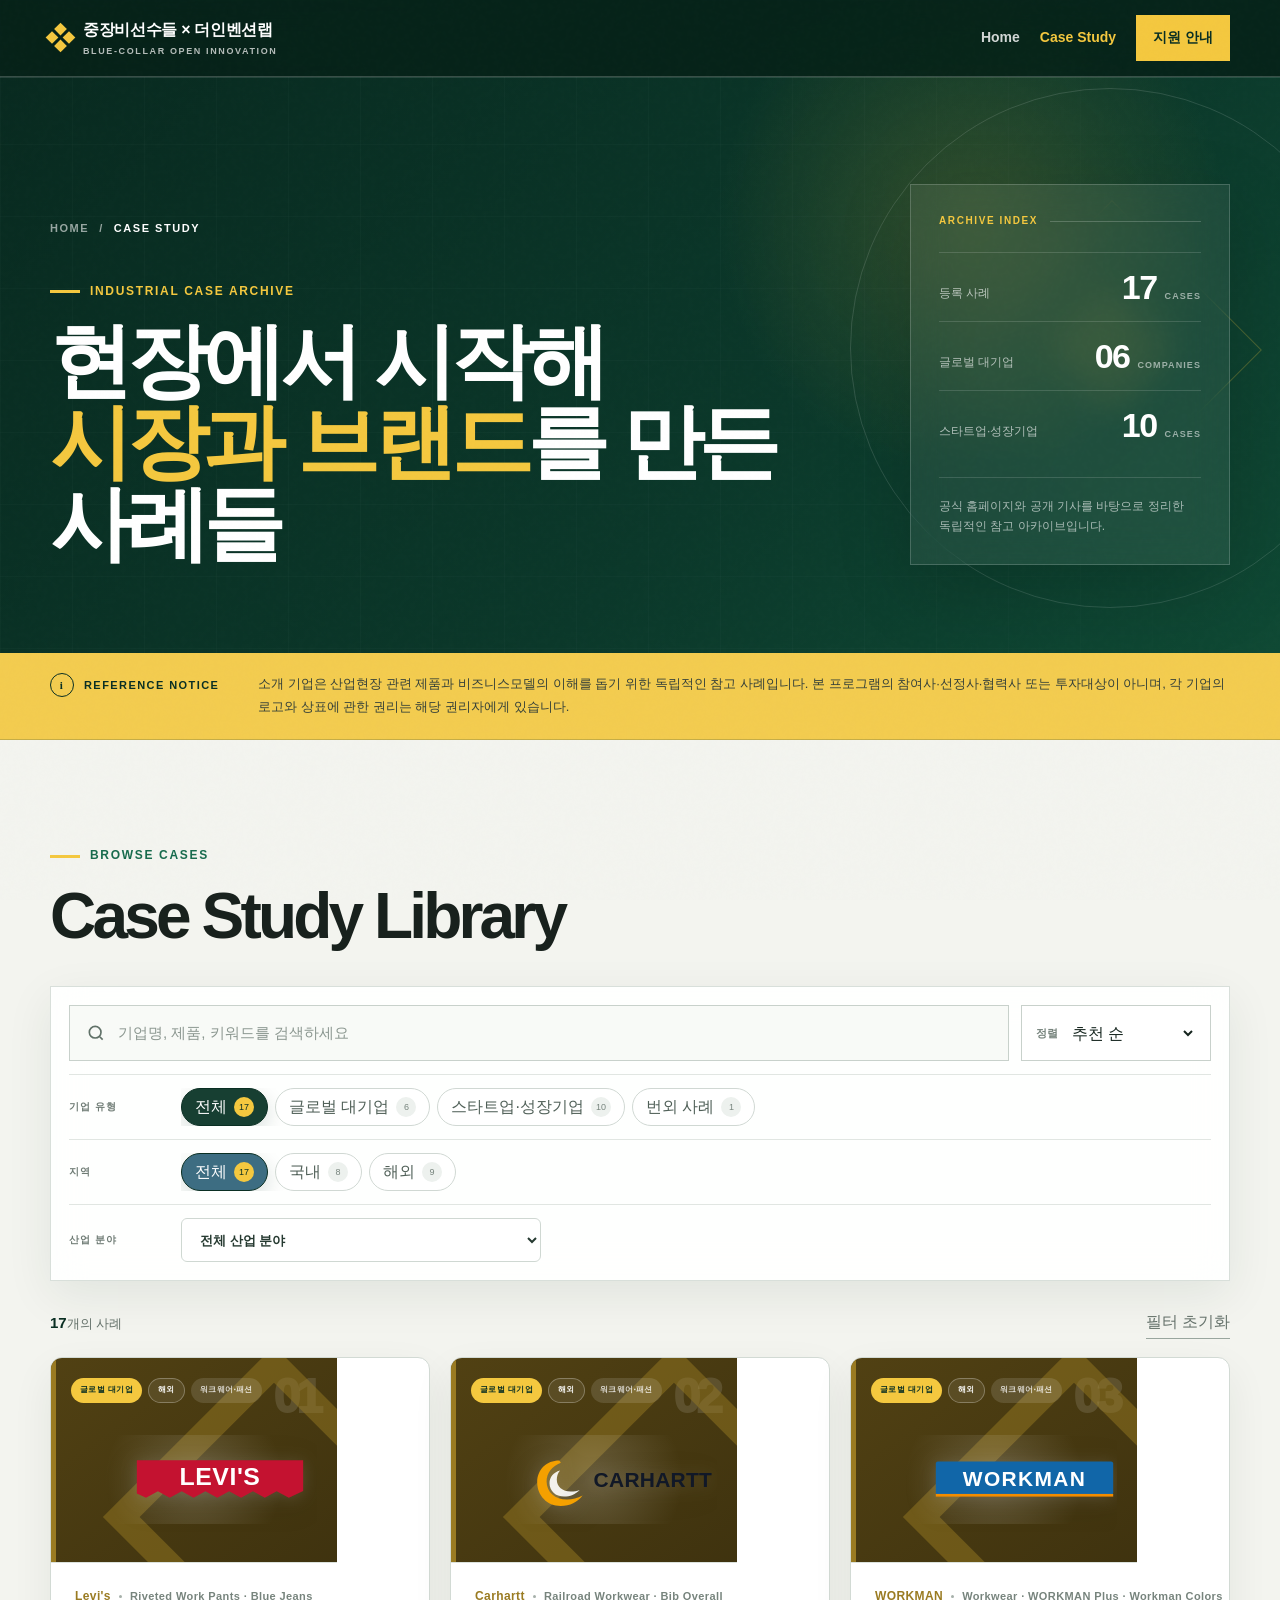
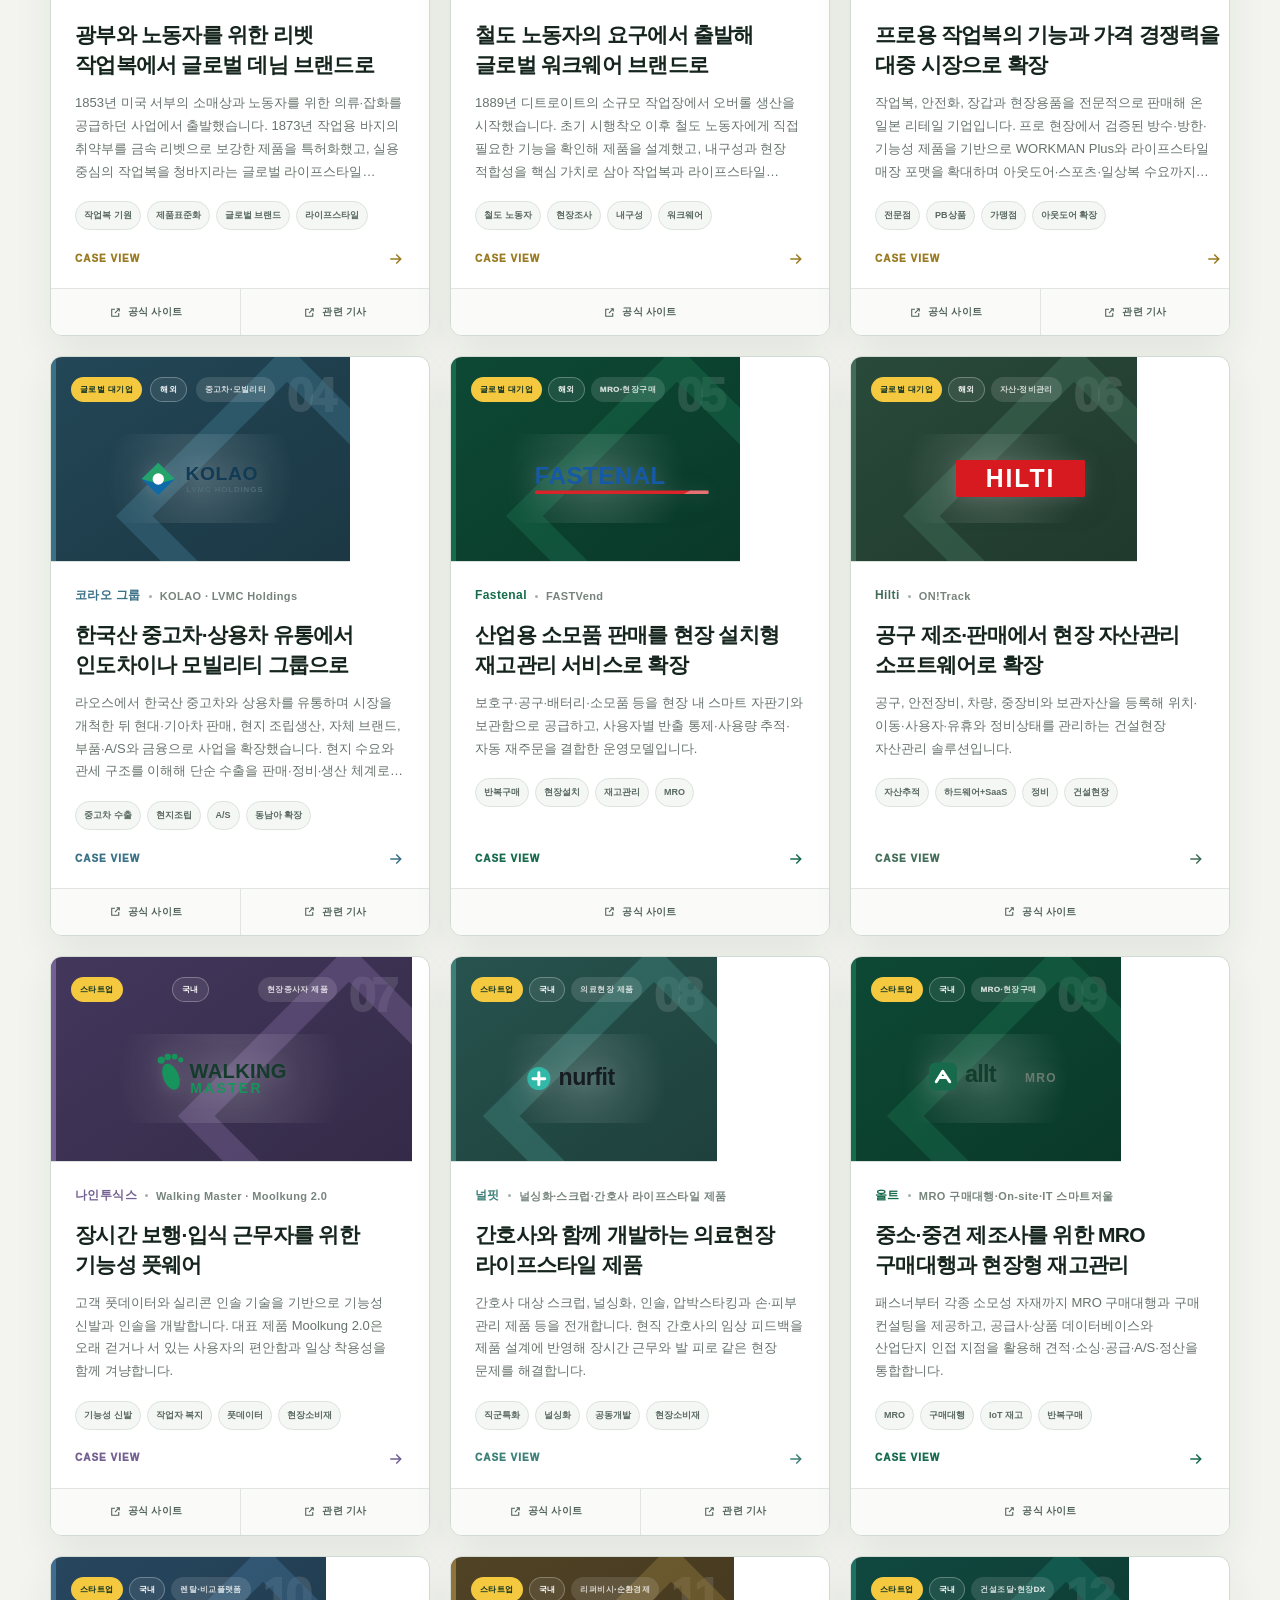
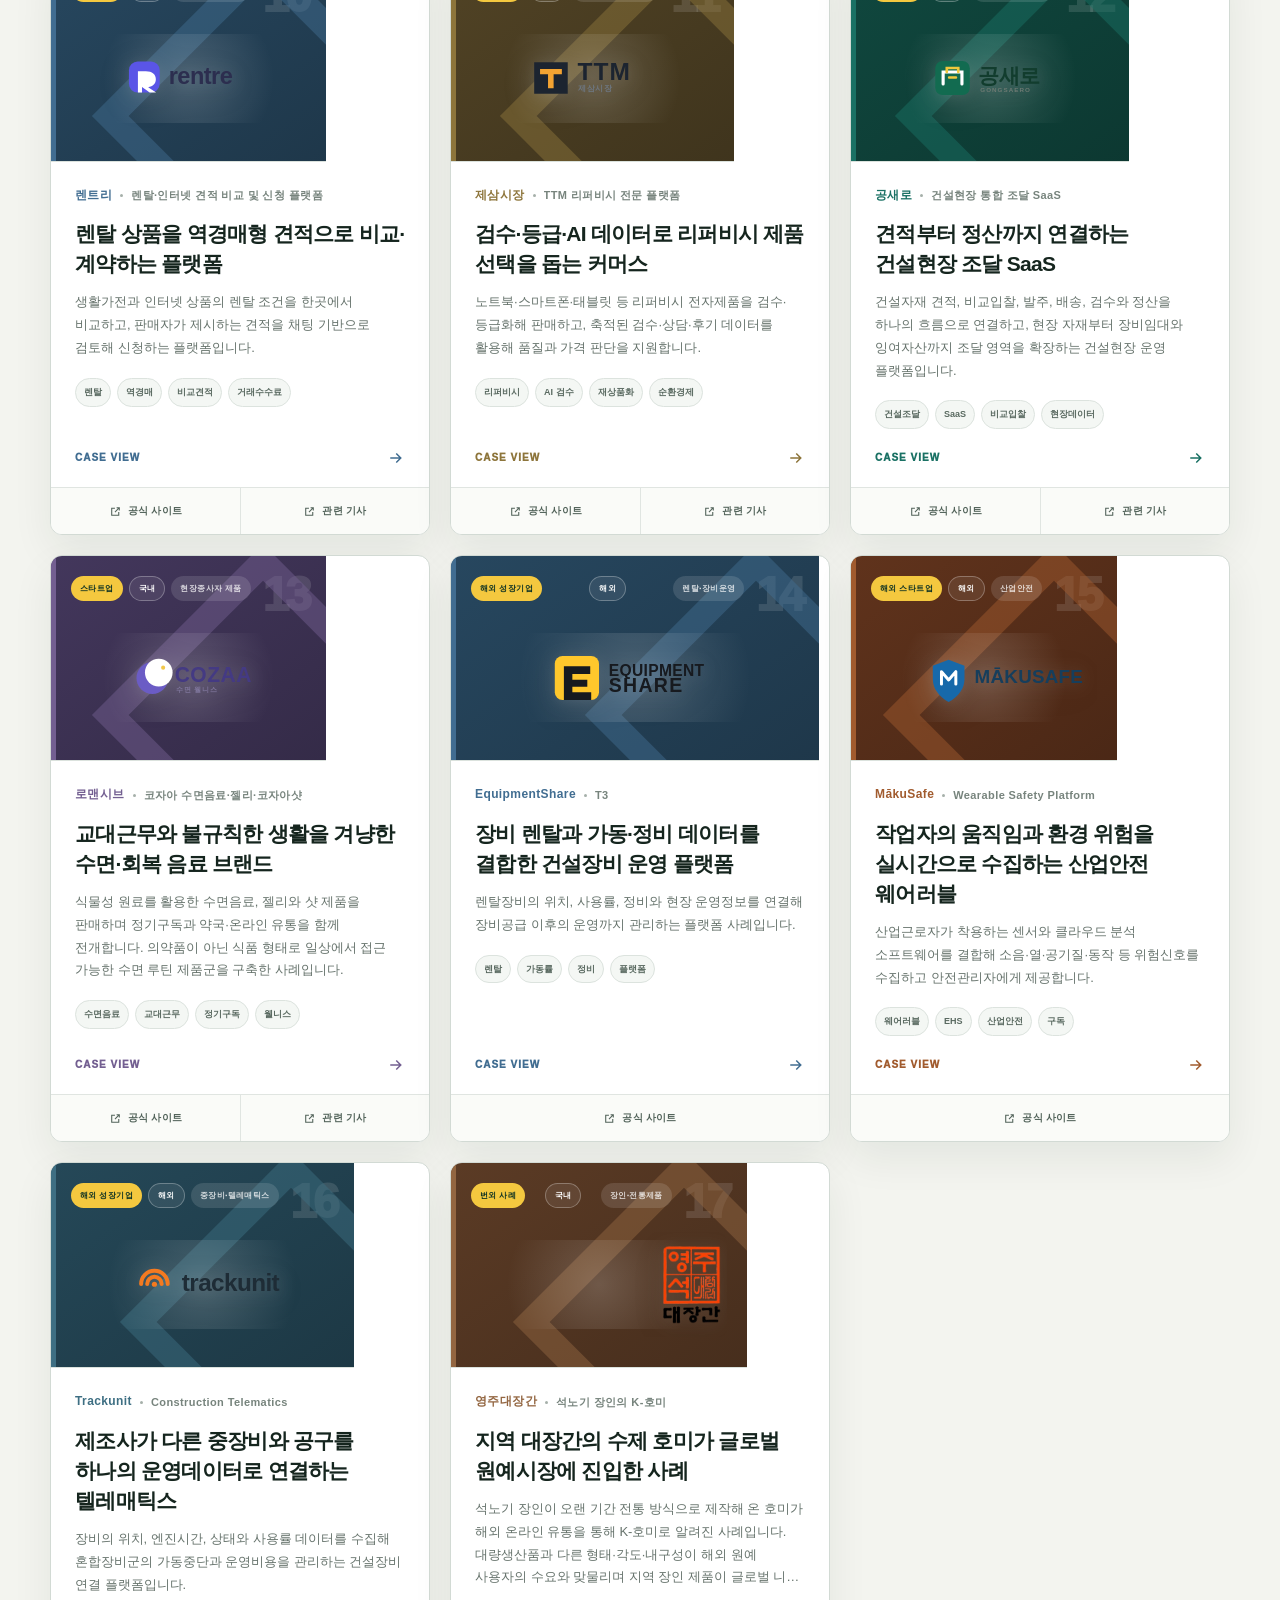
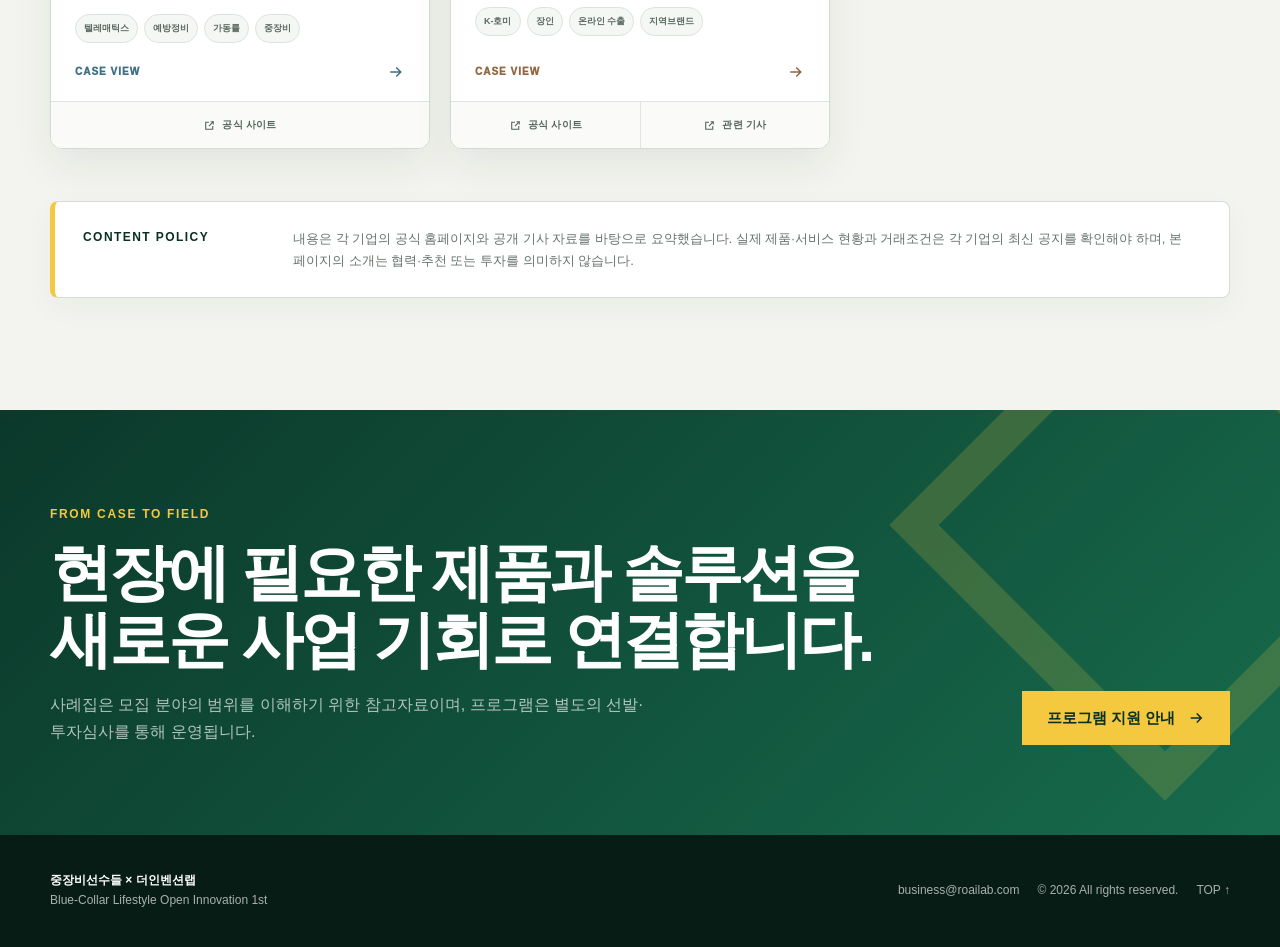
==== commit 5af6006a: "Add files via upload" ====
--- a/case-study.html
+++ b/case-study.html
@@ -7,8 +7,8 @@
   <meta name="description" content="산업현장 관련 글로벌 기업과 국내외 스타트업 사례 아카이브" />
   <title>Case Study | 블루컬러 라이프스타일 오픈이노베이션</title>
   <script>document.documentElement.classList.add('js');</script>
-  <link rel="stylesheet" href="styles.css?v=11" />
-  <link rel="stylesheet" href="case-study.css?v=11" />
+  <link rel="stylesheet" href="styles.css?v=14" />
+  <link rel="stylesheet" href="case-study.css?v=14" />
 </head>
 <body class="case-page" data-page="case-study">
   <header class="nav case-nav">
@@ -34,7 +34,6 @@
           <div class="case-breadcrumb" aria-label="현재 위치"><a href="index.html">HOME</a><span>/</span><b>CASE STUDY</b></div>
           <span class="kicker">Industrial Case Archive</span>
           <h1>현장에서 시작해<br /><em>시장과 브랜드</em>를 만든 사례들</h1>
-          <p>글로벌 대기업, 국내외 스타트업·성장기업과 번외 사례를 하나의 아카이브에서 살펴볼 수 있습니다. 각 카드의 태그를 기준으로 필요한 사례만 간단히 분류합니다.</p>
         </div>
         <aside class="case-hero-panel" aria-label="사례집 현황">
           <div class="case-hero-panel-head"><span>ARCHIVE INDEX</span><i></i></div>
@@ -59,7 +58,6 @@
       <div class="container">
         <header class="case-library-head reveal">
           <div><span class="kicker">Browse Cases</span><h2>Case Study Library</h2></div>
-          <p>별도 섹션으로 길게 나누지 않고, 기업 유형·지역·산업 분야 태그를 사용해 하나의 갤러리에서 탐색할 수 있도록 구성했습니다.</p>
         </header>
 
         <div class="case-control-shell reveal">
@@ -108,8 +106,8 @@
   <div class="case-modal" id="caseModal" hidden><div class="case-modal-backdrop" data-case-close></div><article class="case-modal-panel" role="dialog" aria-modal="true" aria-labelledby="caseModalTitle"><button class="case-modal-close" type="button" data-case-close aria-label="사례 상세 닫기"><span aria-hidden="true">×</span></button><div id="caseModalContent"></div></article></div>
 
   <footer class="footer"><div class="container footer-inner"><div><strong>중장비선수들 × 더인벤션랩</strong><br />Blue-Collar Lifestyle Open Innovation 1st</div><div class="footer-links"><a href="mailto:business@roailab.com">business@roailab.com</a><span>© 2026 All rights reserved.</span><a href="#top">TOP ↑</a></div></div></footer>
-  <script src="cases-data.js?v=11"></script>
-  <script src="script.js?v=11"></script>
-  <script src="case-study.js?v=11"></script>
+  <script src="cases-data.js?v=14"></script>
+  <script src="script.js?v=14"></script>
+  <script src="case-study.js?v=14"></script>
 </body>
 </html>
--- a/case-study.css
+++ b/case-study.css
@@ -92,7 +92,7 @@
 
 /* Library heading and controls */
 .case-page .case-library { padding-top:100px; }
-.case-library-head { display:grid; grid-template-columns:1.15fr .85fr; gap:70px; align-items:end; margin-bottom:38px; }
+.case-library-head { display:block; margin-bottom:38px; }
 .case-library-head h2 { margin:0; font-size:clamp(40px,5vw,68px); line-height:1; letter-spacing:-.06em; }
 .case-library-head > p { margin:0 0 3px; color:var(--case-muted); font-size:16px; line-height:1.8; }
 .case-control-shell {
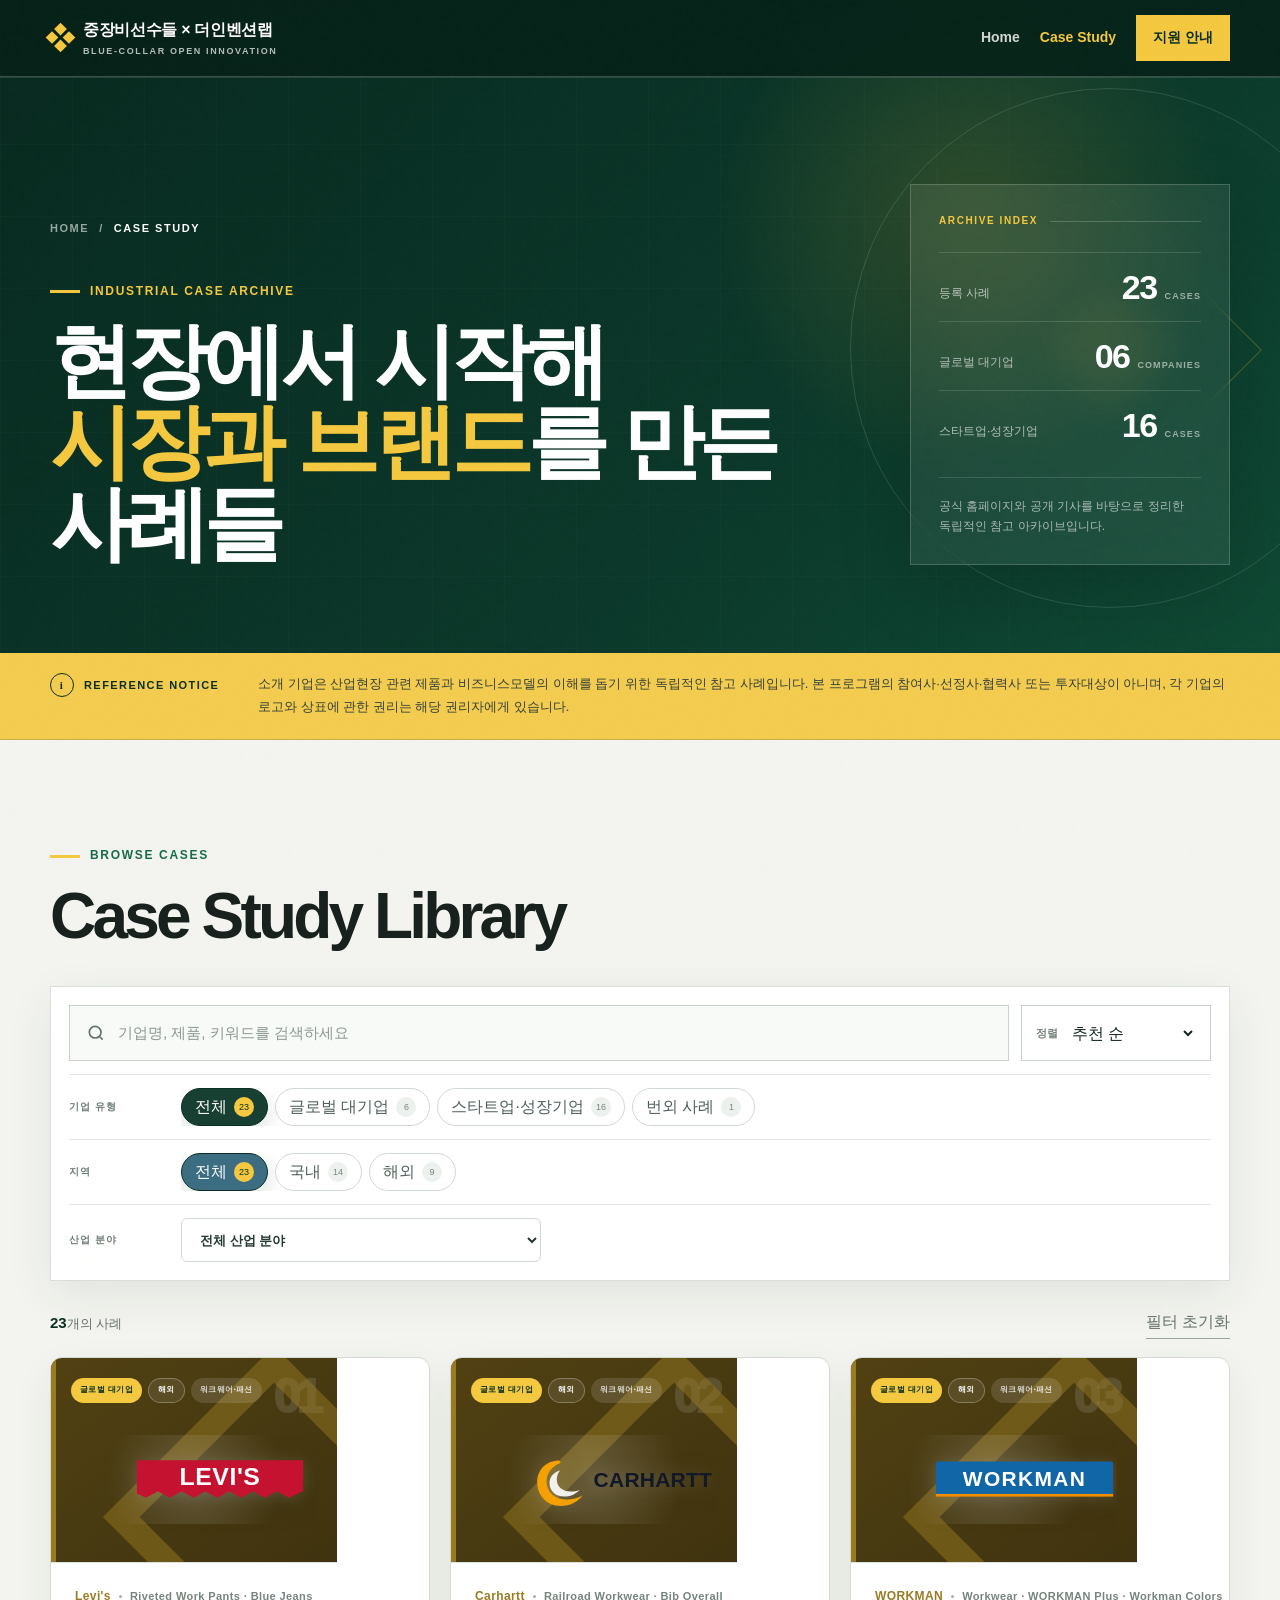
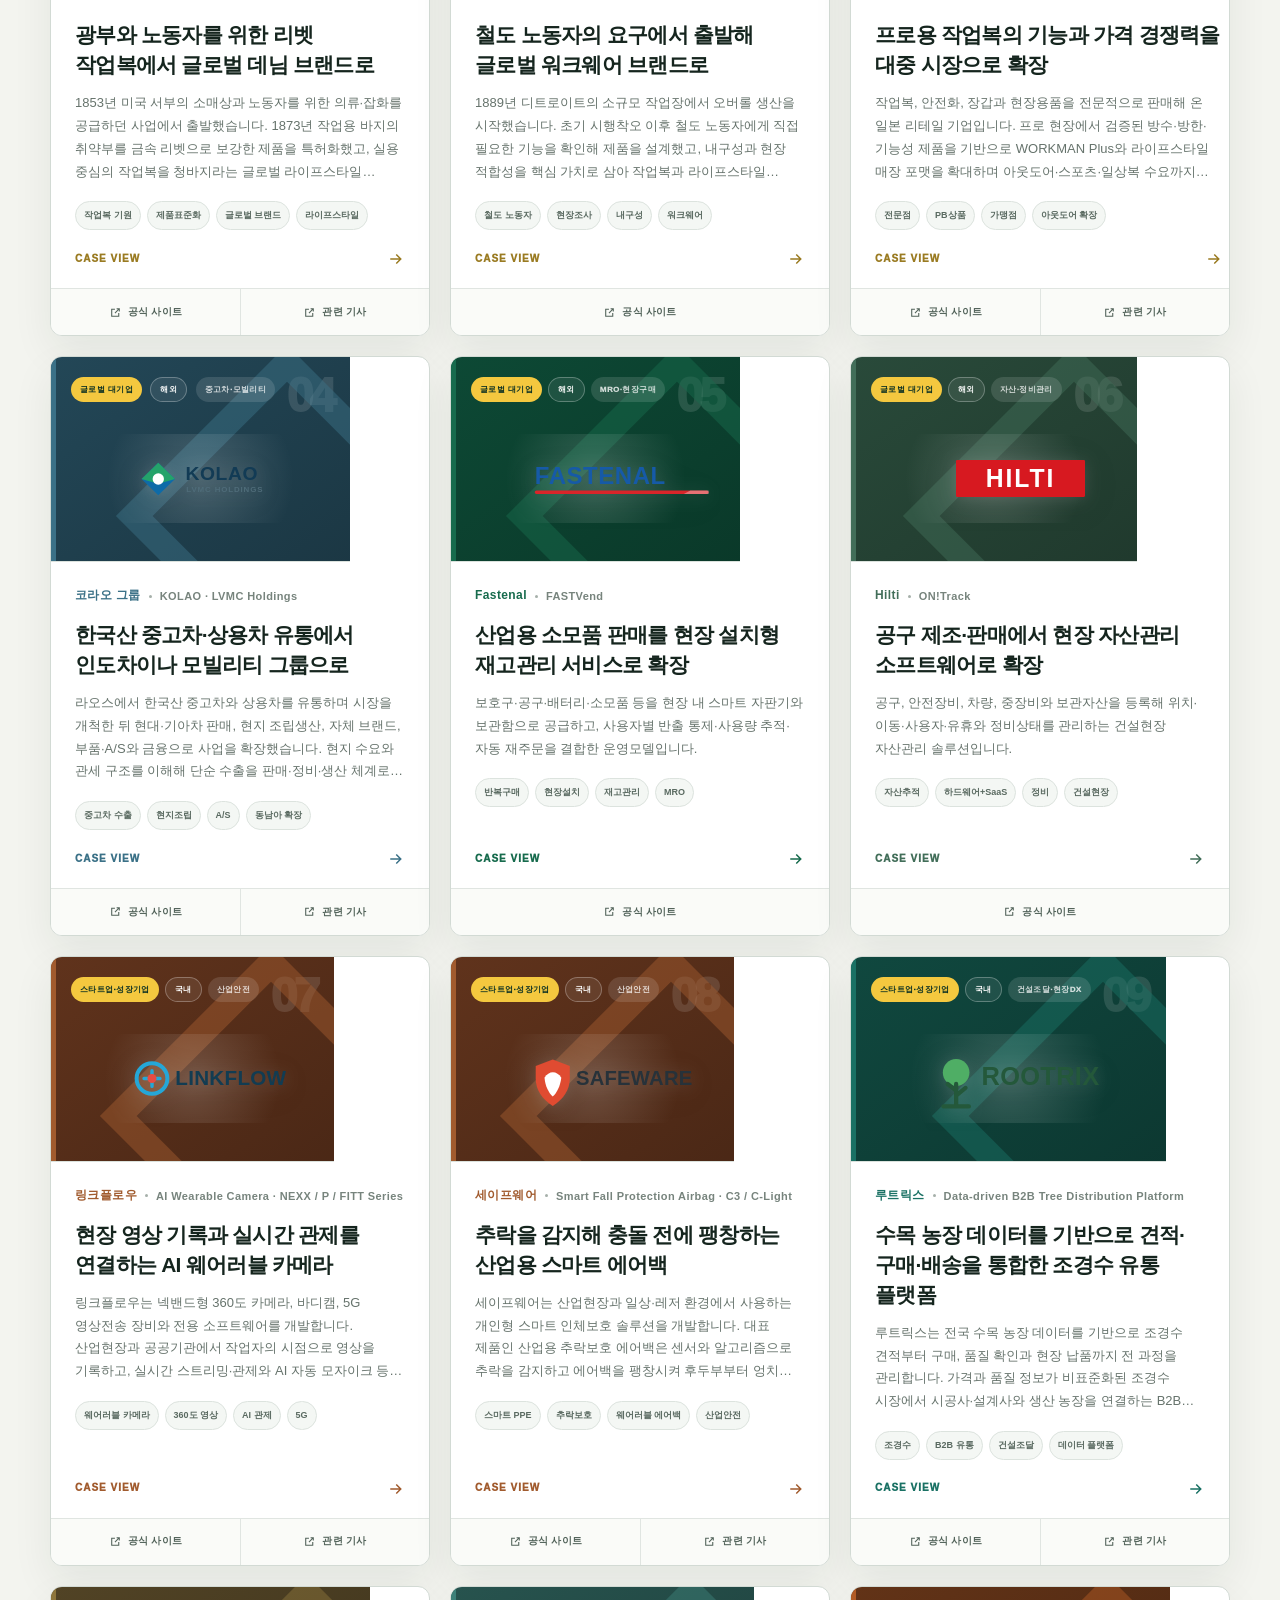
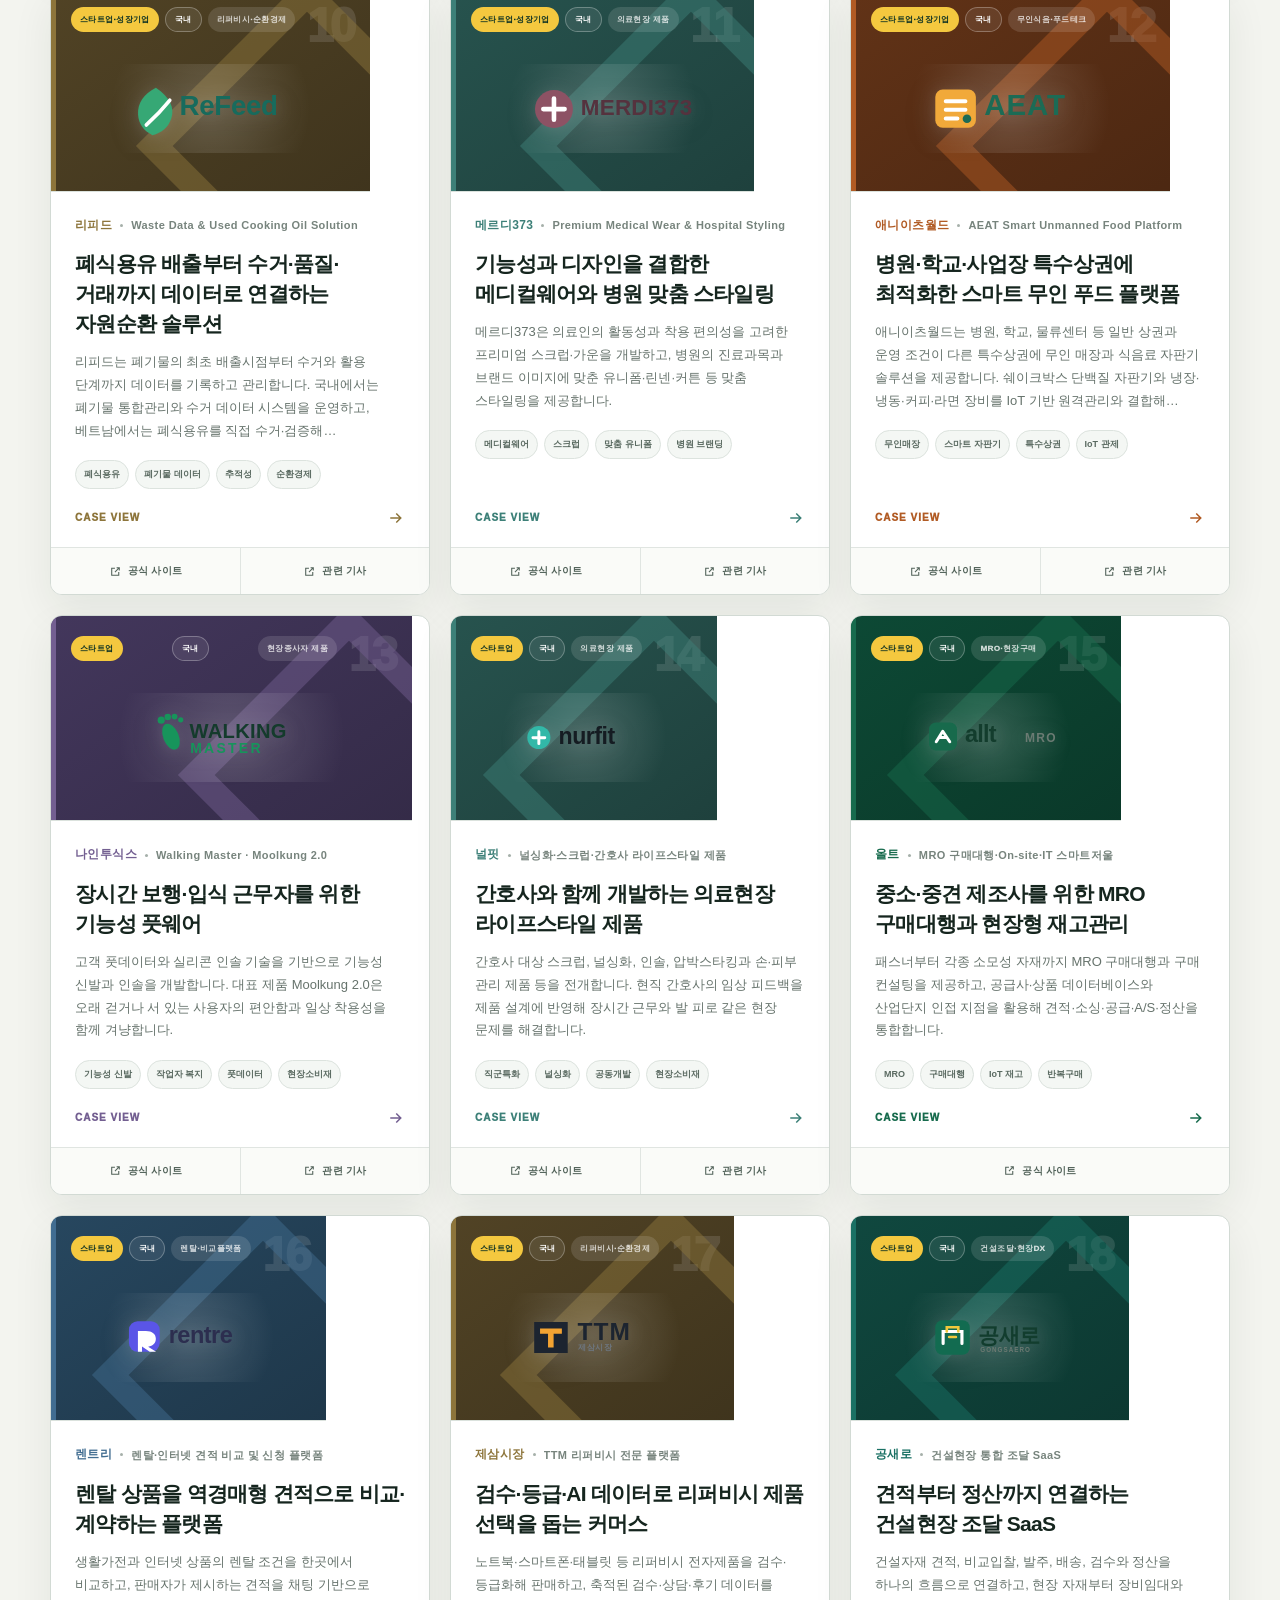
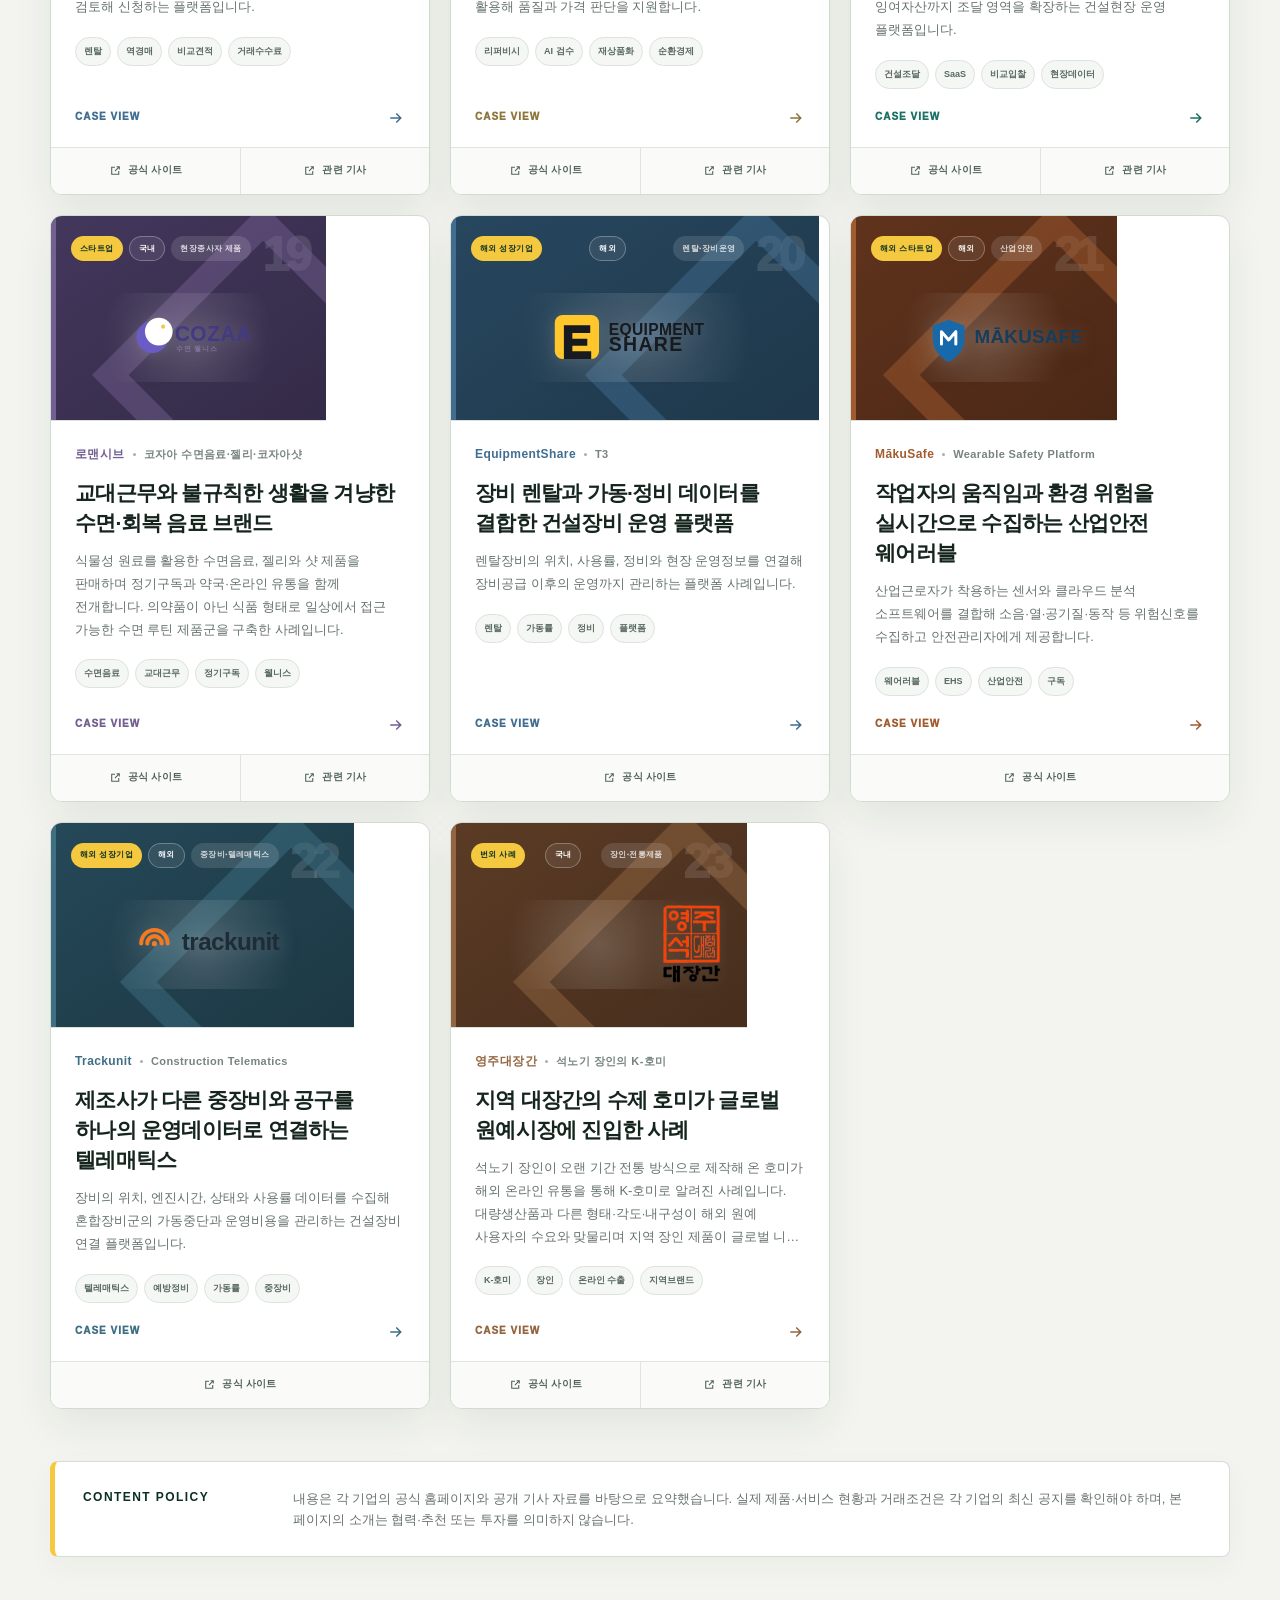
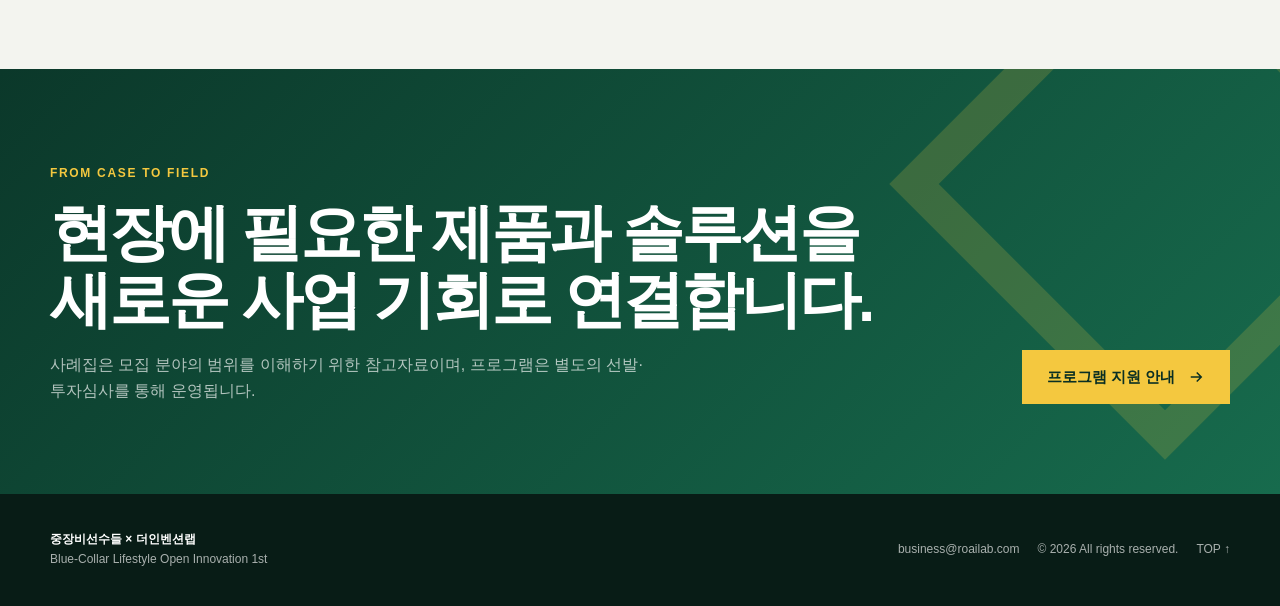
==== commit e7f99bb5: "Add files via upload" ====
--- a/case-study.html
+++ b/case-study.html
@@ -7,8 +7,8 @@
   <meta name="description" content="산업현장 관련 글로벌 기업과 국내외 스타트업 사례 아카이브" />
   <title>Case Study | 블루컬러 라이프스타일 오픈이노베이션</title>
   <script>document.documentElement.classList.add('js');</script>
-  <link rel="stylesheet" href="styles.css?v=14" />
-  <link rel="stylesheet" href="case-study.css?v=14" />
+  <link rel="stylesheet" href="styles.css?v=18" />
+  <link rel="stylesheet" href="case-study.css?v=18" />
 </head>
 <body class="case-page" data-page="case-study">
   <header class="nav case-nav">
@@ -106,8 +106,8 @@
   <div class="case-modal" id="caseModal" hidden><div class="case-modal-backdrop" data-case-close></div><article class="case-modal-panel" role="dialog" aria-modal="true" aria-labelledby="caseModalTitle"><button class="case-modal-close" type="button" data-case-close aria-label="사례 상세 닫기"><span aria-hidden="true">×</span></button><div id="caseModalContent"></div></article></div>
 
   <footer class="footer"><div class="container footer-inner"><div><strong>중장비선수들 × 더인벤션랩</strong><br />Blue-Collar Lifestyle Open Innovation 1st</div><div class="footer-links"><a href="mailto:business@roailab.com">business@roailab.com</a><span>© 2026 All rights reserved.</span><a href="#top">TOP ↑</a></div></div></footer>
-  <script src="cases-data.js?v=14"></script>
-  <script src="script.js?v=14"></script>
-  <script src="case-study.js?v=14"></script>
+  <script src="cases-data.js?v=18"></script>
+  <script src="script.js?v=18"></script>
+  <script src="case-study.js?v=18"></script>
 </body>
 </html>
--- a/styles.css
+++ b/styles.css
@@ -227,7 +227,8 @@
 .partner-card-til { background:#fffdfd; }
 .partner-card-head { min-height:112px; display:flex; align-items:flex-start; justify-content:space-between; gap:22px; padding-bottom:28px; border-bottom:1px solid var(--line); }
 .partner-logo { display:block; width:min(100%, 300px); height:92px; }
-.partner-logo svg { width:100%; height:100%; display:block; }
+.partner-logo svg, .partner-logo img { width:100%; height:100%; display:block; object-fit:contain; object-position:left center; }
+.partner-logo-til img { object-position:left center; }
 .partner-logo-9dan { width:min(100%, 280px); }
 .partner-role { margin-top:6px; color:var(--green); font-size:10px; font-weight:900; letter-spacing:.13em; text-align:right; }
 .partner-copy { padding:30px 0 28px; }
--- a/case-study.css
+++ b/case-study.css
@@ -486,3 +486,6 @@
   .case-page .case-logo-img { max-width:94%; max-height:66px; }
   .case-modal-brand .case-logo-img { max-height:86px; }
 }
+
+/* V18: additional case category */
+.case-card[data-category="foodtech"], .case-modal-brand[data-category="foodtech"] { --card-accent:#b15b24; --card-deep:#623317; --card-soft:#f7e9df; }
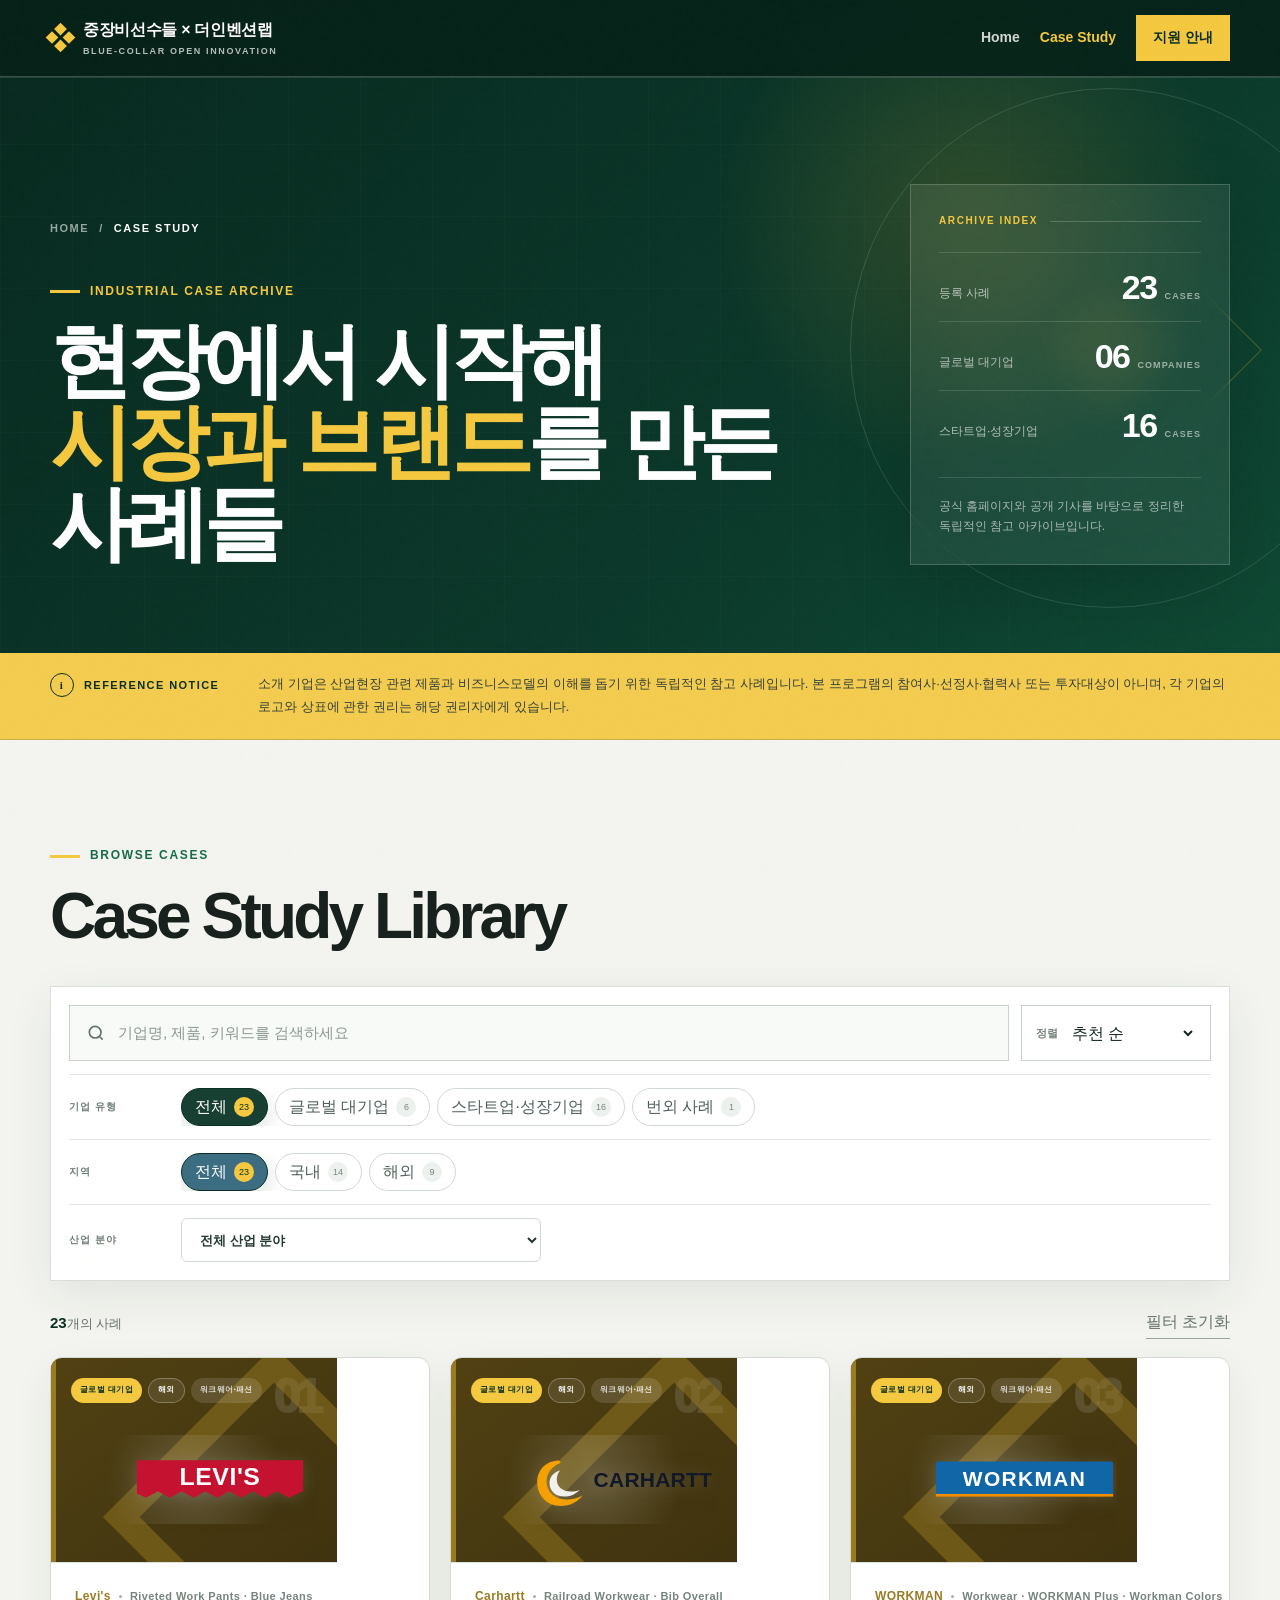
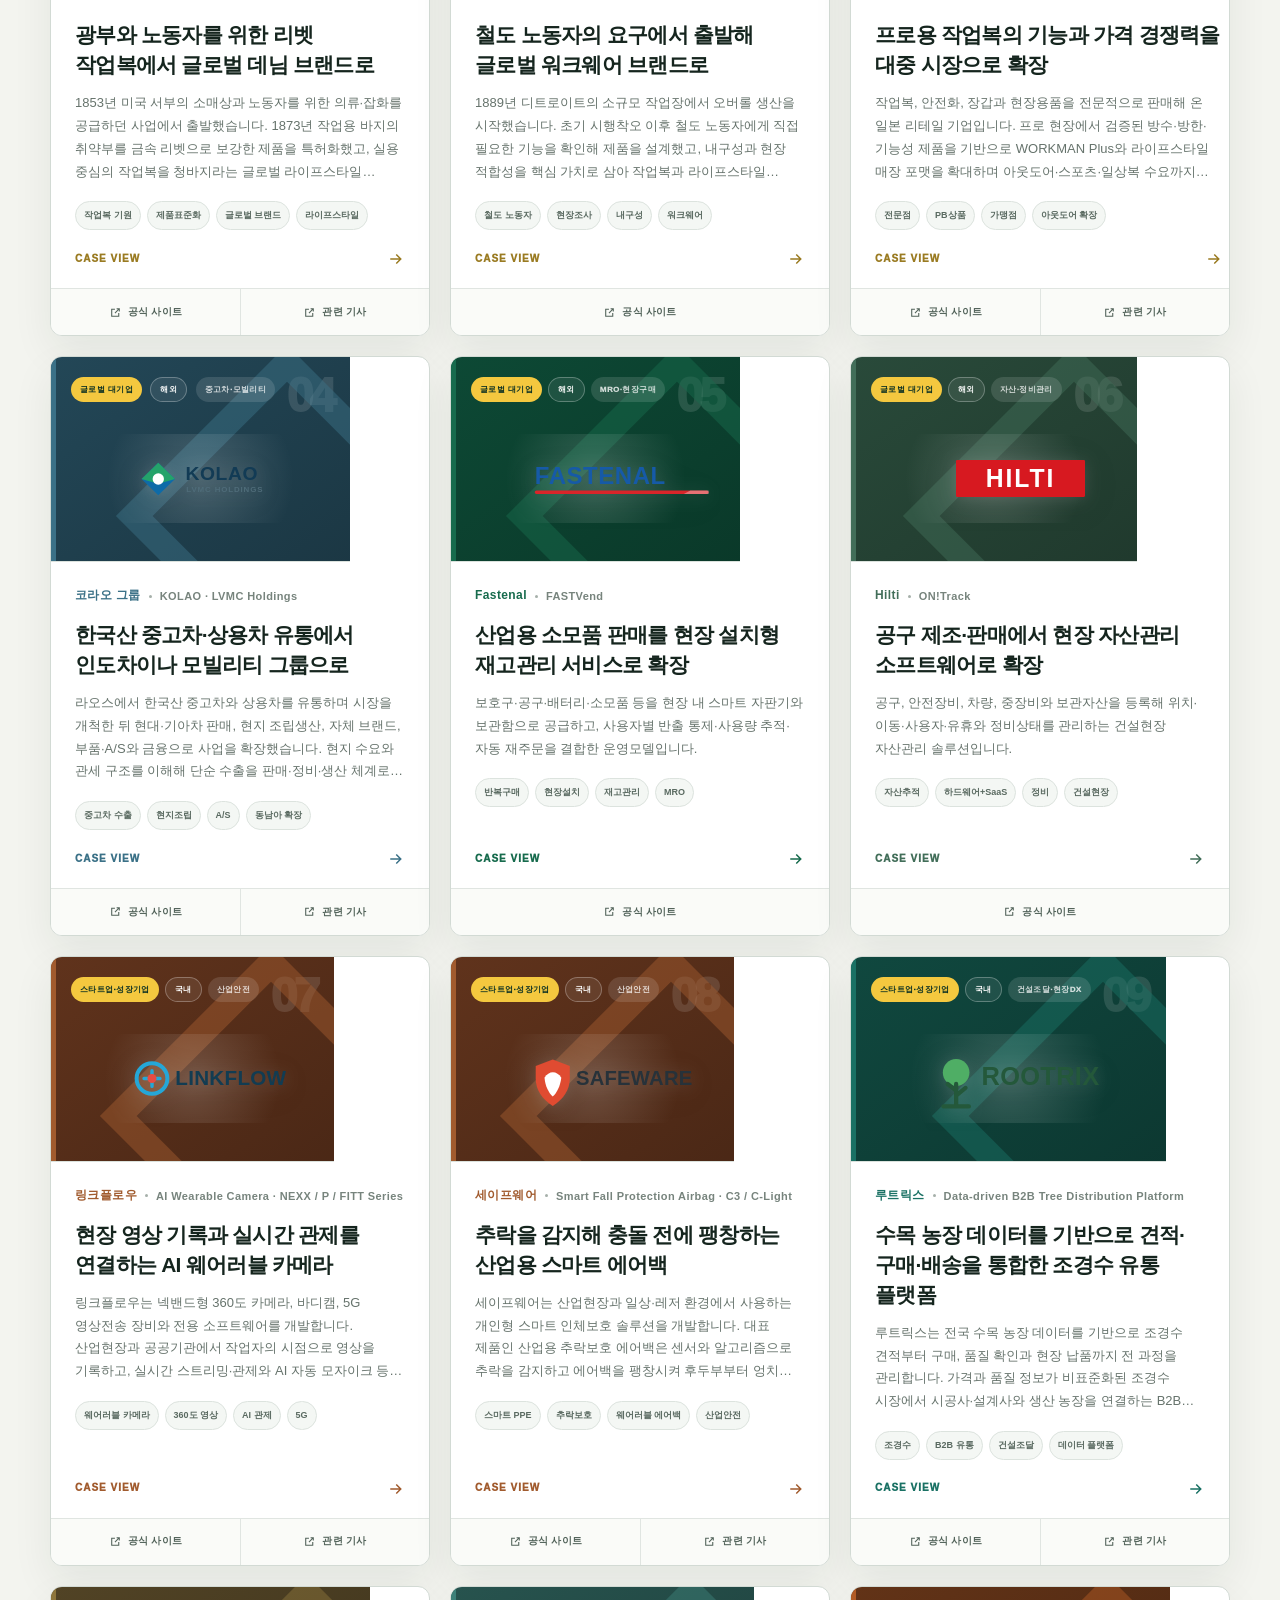
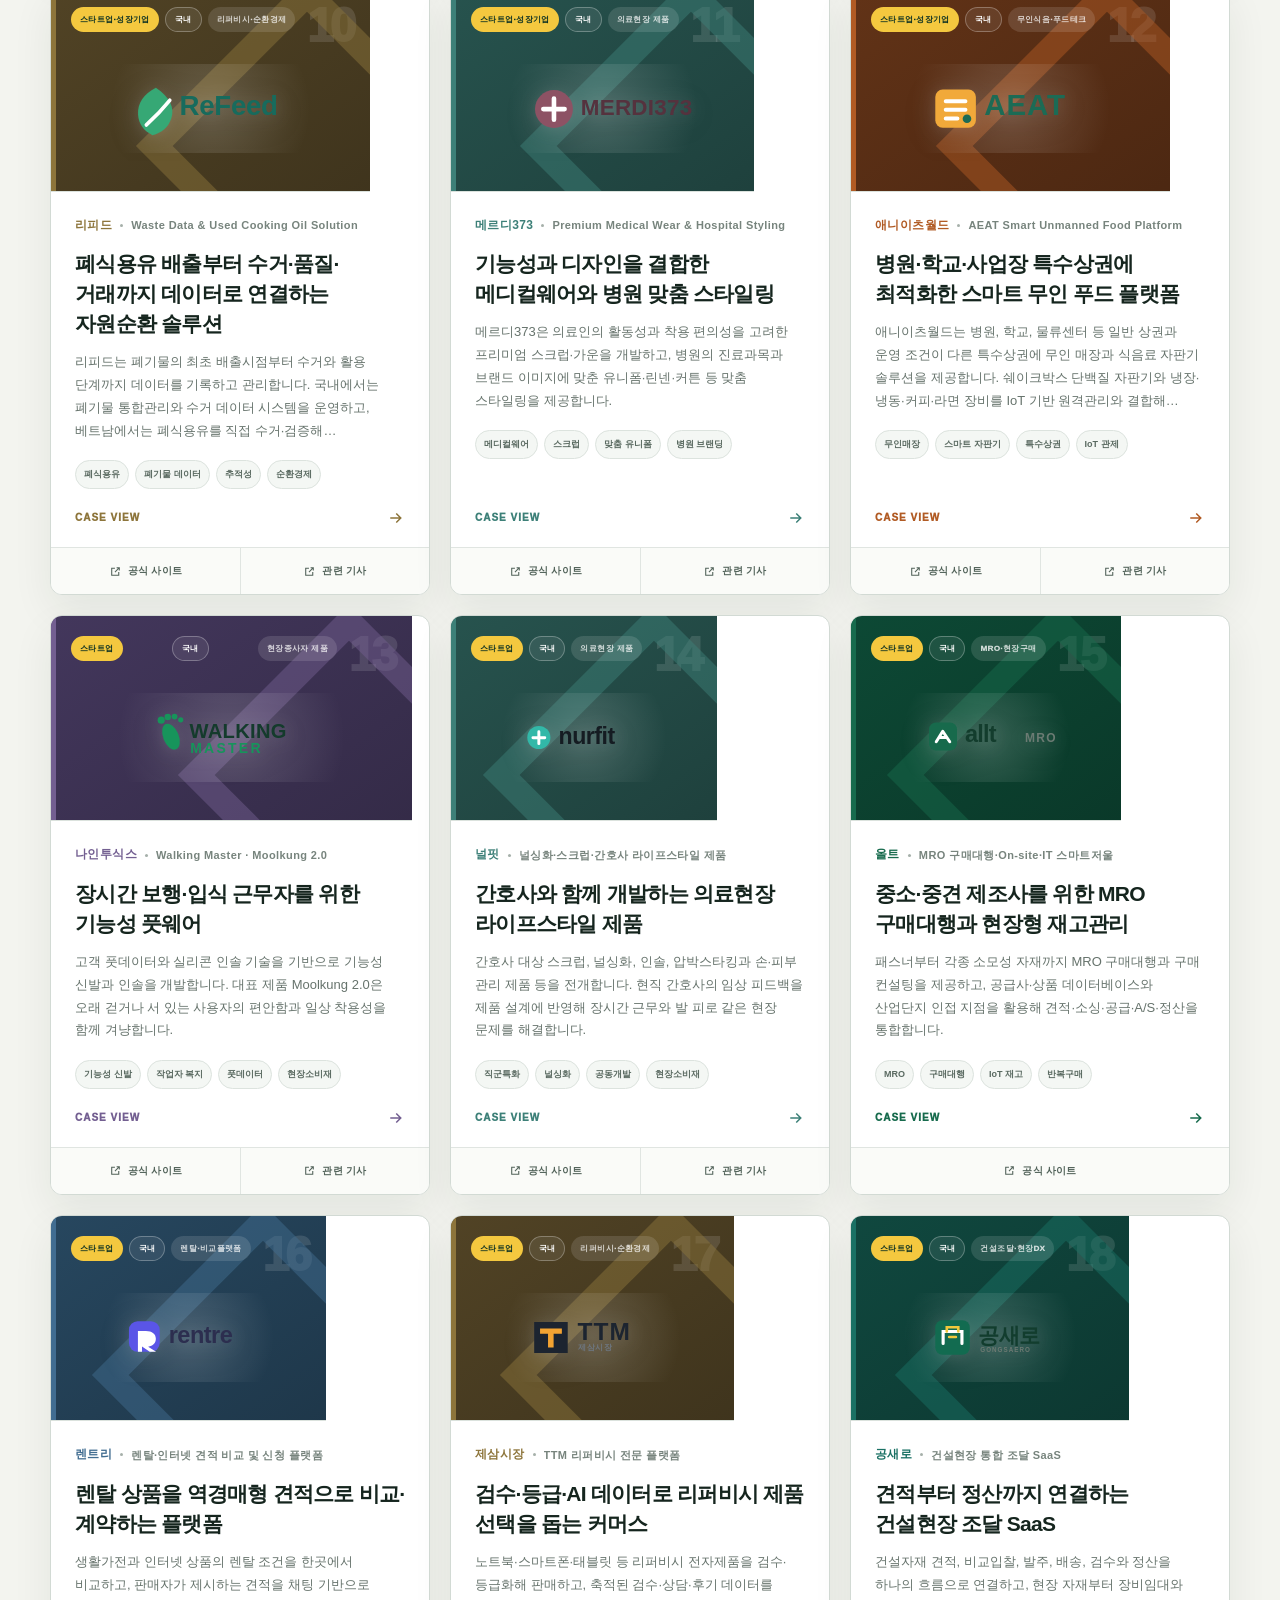
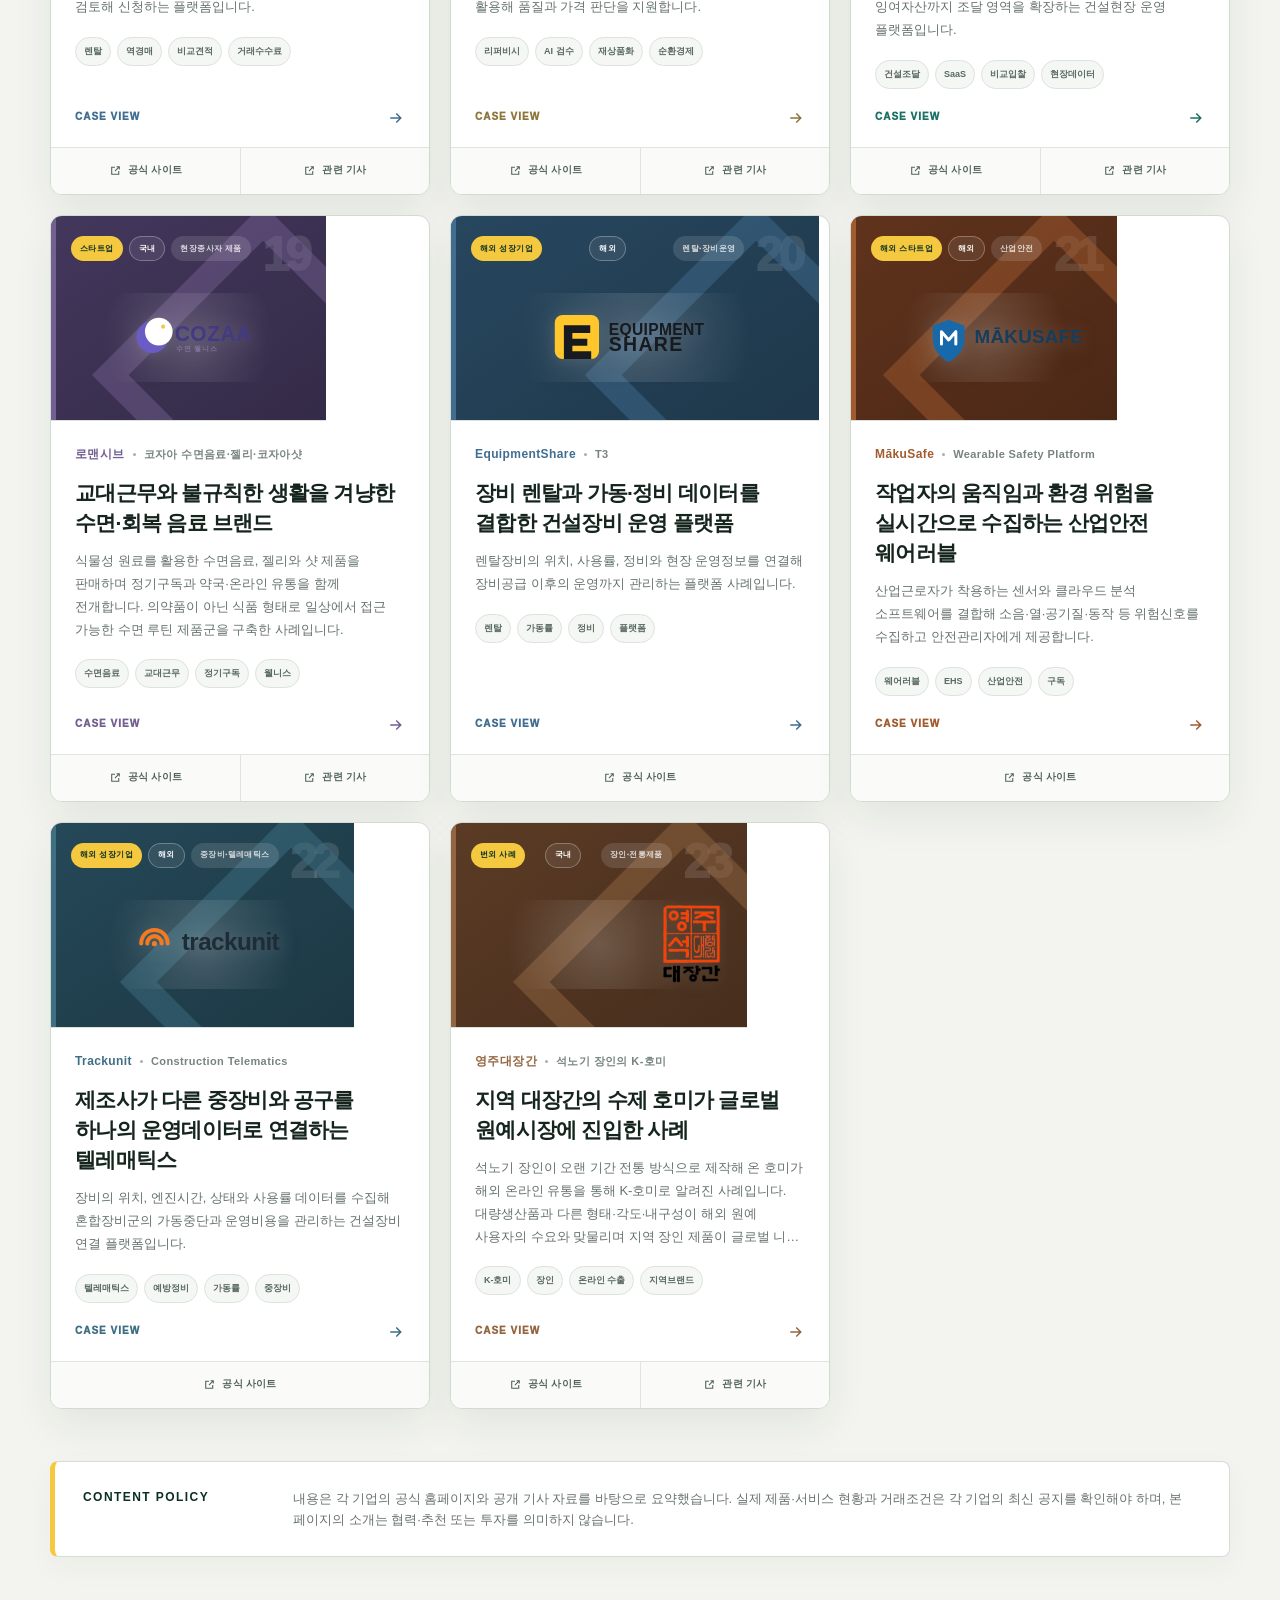
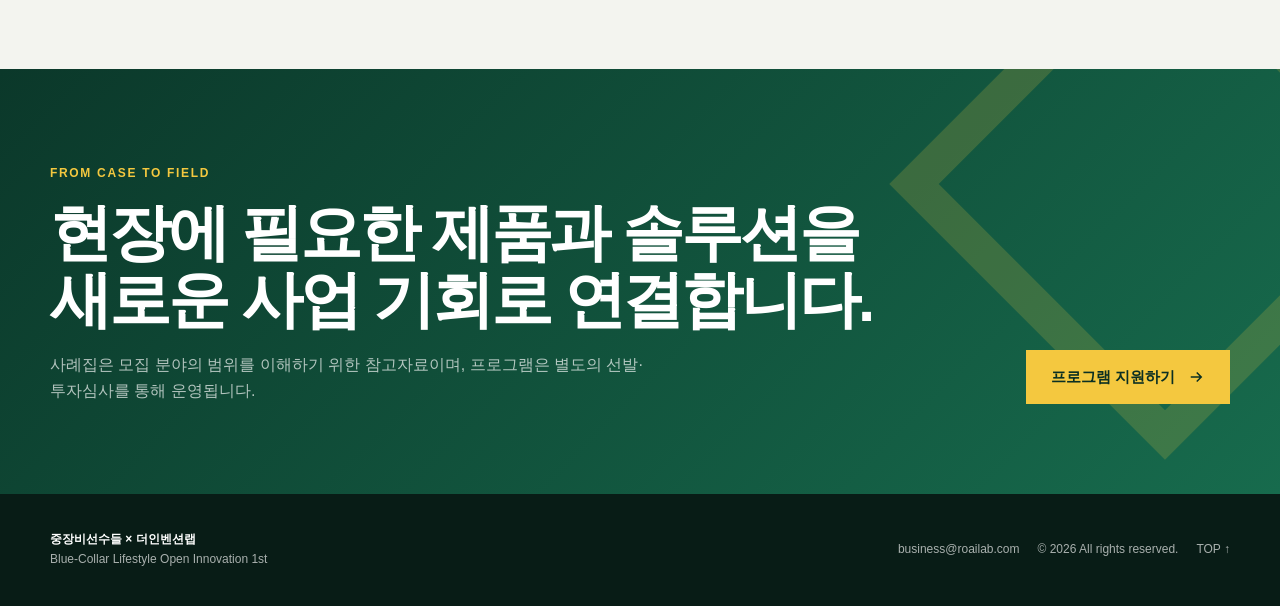
==== commit e99e6b64: "Add files via upload" ====
--- a/case-study.html
+++ b/case-study.html
@@ -4,11 +4,31 @@
   <meta charset="utf-8" />
   <meta name="viewport" content="width=device-width, initial-scale=1" />
   <meta name="referrer" content="strict-origin-when-cross-origin" />
-  <meta name="description" content="산업현장 관련 글로벌 기업과 국내외 스타트업 사례 아카이브" />
-  <title>Case Study | 블루컬러 라이프스타일 오픈이노베이션</title>
+  <meta name="robots" content="index,follow,max-image-preview:large,max-snippet:-1" />
+  <meta name="description" content="워크웨어, MRO, 산업안전, 렌탈, 순환경제, 건설조달 등 국내외 산업현장 기업과 스타트업 사례를 정리한 블루칼라 Case Study 아카이브." />
+  <meta name="author" content="중장비선수들 × 더인벤션랩" />
+  <meta name="theme-color" content="#123d2e" />
+  <link rel="canonical" href="https://www.bluecollaroi.com/case-study.html" />
+  <link rel="icon" href="favicon.svg" type="image/svg+xml" />
+  <meta property="og:type" content="website" />
+  <meta property="og:locale" content="ko_KR" />
+  <meta property="og:site_name" content="블루칼라 라이프스타일 오픈이노베이션" />
+  <meta property="og:title" content="Case Study | 산업현장·MRO·워크웨어 스타트업 사례 아카이브" />
+  <meta property="og:description" content="산업현장 제품·서비스와 비즈니스 모델을 국내외 기업 사례로 살펴보는 독립적인 참고 아카이브." />
+  <meta property="og:url" content="https://www.bluecollaroi.com/case-study.html" />
+  <meta property="og:image" content="https://www.bluecollaroi.com/assets/hero-forklifts.png" />
+  <meta property="og:image:width" content="1080" />
+  <meta property="og:image:height" content="790" />
+  <meta property="og:image:alt" content="산업현장 Case Study 아카이브" />
+  <meta name="twitter:card" content="summary_large_image" />
+  <meta name="twitter:title" content="Case Study | 블루칼라 산업현장 혁신 사례" />
+  <meta name="twitter:description" content="MRO·워크웨어·산업안전·렌탈·순환경제 등 국내외 산업현장 기업 사례 아카이브." />
+  <meta name="twitter:image" content="https://www.bluecollaroi.com/assets/hero-forklifts.png" />
+  <title>Case Study | 산업현장·MRO·워크웨어 스타트업 사례 아카이브</title>
+  <script type="application/ld+json">{"@context":"https://schema.org","@graph":[{"@type":"WebSite","@id":"https://www.bluecollaroi.com/#website","url":"https://www.bluecollaroi.com/","name":"블루칼라 라이프스타일 오픈이노베이션","alternateName":"Blue-Collar Lifestyle Open Innovation","inLanguage":"ko-KR"},{"@type":"CollectionPage","@id":"https://www.bluecollaroi.com/case-study.html#webpage","url":"https://www.bluecollaroi.com/case-study.html","name":"Case Study | 산업현장·MRO·워크웨어 스타트업 사례 아카이브","description":"워크웨어, MRO, 산업안전, 렌탈, 순환경제, 건설조달 등 국내외 산업현장 기업과 스타트업 사례를 정리한 독립적인 참고 아카이브입니다.","isPartOf":{"@id":"https://www.bluecollaroi.com/#website"},"inLanguage":"ko-KR","dateModified":"2026-08-14","mainEntity":{"@type":"ItemList","numberOfItems":23,"itemListElement":[{"@type":"ListItem","position":1,"item":{"@type":"Organization","name":"Levi's","description":"1853년 미국 서부의 소매상과 노동자를 위한 의류·잡화를 공급하던 사업에서 출발했습니다. 1873년 작업용 바지의 취약부를 금속 리벳으로 보강한 제품을 특허화했고, 실용 중심의 작업복을 청바지라는 글로벌 라이프스타일 제품으로 확장했습니다.","url":"https://www.levistrauss.com/who-we-are/history/","knowsAbout":["워크웨어·패션","작업복 기원","제품표준화","글로벌 브랜드","라이프스타일"]}},{"@type":"ListItem","position":2,"item":{"@type":"Organization","name":"Carhartt","description":"1889년 디트로이트의 소규모 작업장에서 오버롤 생산을 시작했습니다. 초기 시행착오 이후 철도 노동자에게 직접 필요한 기능을 확인해 제품을 설계했고, 내구성과 현장 적합성을 핵심 가치로 삼아 작업복과 라이프스타일 의류로 사업을 확장했습니다.","url":"https://www.carhartt.com/carhartt-history","knowsAbout":["워크웨어·패션","철도 노동자","현장조사","내구성","워크웨어"]}},{"@type":"ListItem","position":3,"item":{"@type":"Organization","name":"WORKMAN","description":"작업복, 안전화, 장갑과 현장용품을 전문적으로 판매해 온 일본 리테일 기업입니다. 프로 현장에서 검증된 방수·방한·기능성 제품을 기반으로 WORKMAN Plus와 라이프스타일 매장 포맷을 확대하며 아웃도어·스포츠·일상복 수요까지 확보했습니다.","url":"https://www.workman.co.jp/ワークマンについて","knowsAbout":["워크웨어·패션","전문점","PB상품","가맹점","아웃도어 확장"]}},{"@type":"ListItem","position":4,"item":{"@type":"Organization","name":"코라오 그룹","description":"라오스에서 한국산 중고차와 상용차를 유통하며 시장을 개척한 뒤 현대·기아차 판매, 현지 조립생산, 자체 브랜드, 부품·A/S와 금융으로 사업을 확장했습니다. 현지 수요와 관세 구조를 이해해 단순 수출을 판매·정비·생산 체계로 전환한 사례입니다.","url":"https://www.lvmcholdings.net/eng/company/sub2.php","knowsAbout":["중고차·모빌리티","중고차 수출","현지조립","A/S","동남아 확장"]}},{"@type":"ListItem","position":5,"item":{"@type":"Organization","name":"Fastenal","description":"보호구·공구·배터리·소모품 등을 현장 내 스마트 자판기와 보관함으로 공급하고, 사용자별 반출 통제·사용량 추적·자동 재주문을 결합한 운영모델입니다.","url":"https://www.fastenal.com/fast/services-and-solutions/fastvend","knowsAbout":["MRO·현장구매","반복구매","현장설치","재고관리","MRO"]}},{"@type":"ListItem","position":6,"item":{"@type":"Organization","name":"Hilti","description":"공구, 안전장비, 차량, 중장비와 보관자산을 등록해 위치·이동·사용자·유휴와 정비상태를 관리하는 건설현장 자산관리 솔루션입니다.","url":"https://help.ontrack3.hilti.com/hc/en-us/articles/34399853104273-Discover-ON-Track","knowsAbout":["자산·정비관리","자산추적","하드웨어+SaaS","정비","건설현장"]}},{"@type":"ListItem","position":7,"item":{"@type":"Organization","name":"링크플로우","description":"링크플로우는 넥밴드형 360도 카메라, 바디캠, 5G 영상전송 장비와 전용 소프트웨어를 개발합니다. 산업현장과 공공기관에서 작업자의 시점으로 영상을 기록하고, 실시간 스트리밍·관제와 AI 자동 모자이크 등 현장 운영 기능을 제공합니다.","url":"https://linkflow.co.kr/","knowsAbout":["산업안전","웨어러블 카메라","360도 영상","AI 관제","5G"]}},{"@type":"ListItem","position":8,"item":{"@type":"Organization","name":"세이프웨어","description":"세이프웨어는 산업현장과 일상·레저 환경에서 사용하는 개인형 스마트 인체보호 솔루션을 개발합니다. 대표 제품인 산업용 추락보호 에어백은 센서와 알고리즘으로 추락을 감지하고 에어백을 팽창시켜 후두부부터 엉치 부위까지 주요 신체 부위를 보호합니다.","url":"https://safeware.co.kr/","knowsAbout":["산업안전","스마트 PPE","추락보호","웨어러블 에어백","산업안전"]}},{"@type":"ListItem","position":9,"item":{"@type":"Organization","name":"루트릭스","description":"루트릭스는 전국 수목 농장 데이터를 기반으로 조경수 견적부터 구매, 품질 확인과 현장 납품까지 전 과정을 관리합니다. 가격과 품질 정보가 비표준화된 조경수 시장에서 시공사·설계사와 생산 농장을 연결하는 B2B 유통 플랫폼을 운영합니다.","url":"https://www.rootrix.com/","knowsAbout":["건설조달·현장DX","조경수","B2B 유통","건설조달","데이터 플랫폼"]}},{"@type":"ListItem","position":10,"item":{"@type":"Organization","name":"리피드","description":"리피드는 폐기물의 최초 배출시점부터 수거와 활용 단계까지 데이터를 기록하고 관리합니다. 국내에서는 폐기물 통합관리와 수거 데이터 시스템을 운영하고, 베트남에서는 폐식용유를 직접 수거·검증해 지속가능항공유 원료 등으로 거래하는 사업을 전개합니다.","url":"https://www.refeed.eco/","knowsAbout":["리퍼비시·순환경제","폐식용유","폐기물 데이터","추적성","순환경제"]}},{"@type":"ListItem","position":11,"item":{"@type":"Organization","name":"메르디373","description":"메르디373은 의료인의 활동성과 착용 편의성을 고려한 프리미엄 스크럽·가운을 개발하고, 병원의 진료과목과 브랜드 이미지에 맞춘 유니폼·린넨·커튼 등 맞춤 스타일링을 제공합니다.","url":"http://www.merdi373.com/","knowsAbout":["의료현장 제품","메디컬웨어","스크럽","맞춤 유니폼","병원 브랜딩"]}},{"@type":"ListItem","position":12,"item":{"@type":"Organization","name":"애니이츠월드","description":"애니이츠월드는 병원, 학교, 물류센터 등 일반 상권과 운영 조건이 다른 특수상권에 무인 매장과 식음료 자판기 솔루션을 제공합니다. 쉐이크박스 단백질 자판기와 냉장·냉동·커피·라면 장비를 IoT 기반 원격관리와 결합해 운영합니다.","url":"https://aeat.co.kr/","knowsAbout":["무인식음·푸드테크","무인매장","스마트 자판기","특수상권","IoT 관제"]}},{"@type":"ListItem","position":13,"item":{"@type":"Organization","name":"나인투식스","description":"고객 풋데이터와 실리콘 인솔 기술을 기반으로 기능성 신발과 인솔을 개발합니다. 대표 제품 Moolkung 2.0은 오래 걷거나 서 있는 사용자의 편안함과 일상 착용성을 함께 겨냥합니다.","url":"https://walking-master.com/","knowsAbout":["현장종사자 제품","기능성 신발","작업자 복지","풋데이터","현장소비재"]}},{"@type":"ListItem","position":14,"item":{"@type":"Organization","name":"널핏","description":"간호사 대상 스크럽, 널싱화, 인솔, 압박스타킹과 손·피부 관리 제품 등을 전개합니다. 현직 간호사의 임상 피드백을 제품 설계에 반영해 장시간 근무와 발 피로 같은 현장 문제를 해결합니다.","url":"https://nurfit.co.kr/","knowsAbout":["의료현장 제품","직군특화","널싱화","공동개발","현장소비재"]}},{"@type":"ListItem","position":15,"item":{"@type":"Organization","name":"올트","description":"패스너부터 각종 소모성 자재까지 MRO 구매대행과 구매 컨설팅을 제공하고, 공급사·상품 데이터베이스와 산업단지 인접 지점을 활용해 견적·소싱·공급·A/S·정산을 통합합니다.","url":"https://www.alltmro.com/","knowsAbout":["MRO·현장구매","MRO","구매대행","IoT 재고","반복구매"]}},{"@type":"ListItem","position":16,"item":{"@type":"Organization","name":"렌트리","description":"생활가전과 인터넷 상품의 렌탈 조건을 한곳에서 비교하고, 판매자가 제시하는 견적을 채팅 기반으로 검토해 신청하는 플랫폼입니다.","url":"https://rentre.kr/","knowsAbout":["렌탈·비교플랫폼","렌탈","역경매","비교견적","거래수수료"]}},{"@type":"ListItem","position":17,"item":{"@type":"Organization","name":"제삼시장","description":"노트북·스마트폰·태블릿 등 리퍼비시 전자제품을 검수·등급화해 판매하고, 축적된 검수·상담·후기 데이터를 활용해 품질과 가격 판단을 지원합니다.","url":"https://shop.ttm.im/","knowsAbout":["리퍼비시·순환경제","리퍼비시","AI 검수","재상품화","순환경제"]}},{"@type":"ListItem","position":18,"item":{"@type":"Organization","name":"공새로","description":"건설자재 견적, 비교입찰, 발주, 배송, 검수와 정산을 하나의 흐름으로 연결하고, 현장 자재부터 장비임대와 잉여자산까지 조달 영역을 확장하는 건설현장 운영 플랫폼입니다.","url":"https://www.gongsaero.com/","knowsAbout":["건설조달·현장DX","건설조달","SaaS","비교입찰","현장데이터"]}},{"@type":"ListItem","position":19,"item":{"@type":"Organization","name":"로맨시브","description":"식물성 원료를 활용한 수면음료, 젤리와 샷 제품을 판매하며 정기구독과 약국·온라인 유통을 함께 전개합니다. 의약품이 아닌 식품 형태로 일상에서 접근 가능한 수면 루틴 제품군을 구축한 사례입니다.","url":"https://cozasleep.kr/","knowsAbout":["현장종사자 제품","수면음료","교대근무","정기구독","웰니스"]}},{"@type":"ListItem","position":20,"item":{"@type":"Organization","name":"EquipmentShare","description":"렌탈장비의 위치, 사용률, 정비와 현장 운영정보를 연결해 장비공급 이후의 운영까지 관리하는 플랫폼 사례입니다.","url":"https://www.equipmentshare.com/t3","knowsAbout":["렌탈·장비운영","렌탈","가동률","정비","플랫폼"]}},{"@type":"ListItem","position":21,"item":{"@type":"Organization","name":"MākuSafe","description":"산업근로자가 착용하는 센서와 클라우드 분석 소프트웨어를 결합해 소음·열·공기질·동작 등 위험신호를 수집하고 안전관리자에게 제공합니다.","url":"https://makusafe.com/solution/","knowsAbout":["산업안전","웨어러블","EHS","산업안전","구독"]}},{"@type":"ListItem","position":22,"item":{"@type":"Organization","name":"Trackunit","description":"장비의 위치, 엔진시간, 상태와 사용률 데이터를 수집해 혼합장비군의 가동중단과 운영비용을 관리하는 건설장비 연결 플랫폼입니다.","url":"https://trackunit.com/solutions/telematics/","knowsAbout":["중장비·텔레매틱스","텔레매틱스","예방정비","가동률","중장비"]}},{"@type":"ListItem","position":23,"item":{"@type":"Organization","name":"영주대장간","description":"석노기 장인이 오랜 기간 전통 방식으로 제작해 온 호미가 해외 온라인 유통을 통해 K-호미로 알려진 사례입니다. 대량생산품과 다른 형태·각도·내구성이 해외 원예 사용자의 수요와 맞물리며 지역 장인 제품이 글로벌 니치 상품으로 확장됐습니다.","url":"https://www.yeongju.go.kr/inews/page.do?art_uid=7863&cmd=2&mnu_uid=10400&srchCode=110","knowsAbout":["장인·전통제품","K-호미","장인","온라인 수출","지역브랜드"]}}]}},{"@type":"BreadcrumbList","itemListElement":[{"@type":"ListItem","position":1,"name":"Home","item":"https://www.bluecollaroi.com/"},{"@type":"ListItem","position":2,"name":"Case Study","item":"https://www.bluecollaroi.com/case-study.html"}]}]}</script>
   <script>document.documentElement.classList.add('js');</script>
-  <link rel="stylesheet" href="styles.css?v=18" />
-  <link rel="stylesheet" href="case-study.css?v=18" />
+  <link rel="stylesheet" href="styles.css?v=21" />
+  <link rel="stylesheet" href="case-study.css?v=21" />
 </head>
 <body class="case-page" data-page="case-study">
   <header class="nav case-nav">
@@ -20,7 +40,7 @@
       <nav class="nav-links" aria-label="주요 메뉴">
         <a href="index.html">Home</a>
         <a href="case-study.html" aria-current="page">Case Study</a>
-        <a href="index.html#apply" class="nav-cta">지원 안내</a>
+        <a href="https://www.finedeal.co.kr/activities/41/landing-preview" class="nav-cta" target="_blank" rel="noopener noreferrer">지원 안내</a>
       </nav>
     </div>
   </header>
@@ -38,9 +58,9 @@
         <aside class="case-hero-panel" aria-label="사례집 현황">
           <div class="case-hero-panel-head"><span>ARCHIVE INDEX</span><i></i></div>
           <dl>
-            <div><dt>등록 사례</dt><dd><strong id="caseTotal">00</strong><small>CASES</small></dd></div>
-            <div><dt>글로벌 대기업</dt><dd><strong id="enterpriseTotal">00</strong><small>COMPANIES</small></dd></div>
-            <div><dt>스타트업·성장기업</dt><dd><strong id="startupTotal">00</strong><small>CASES</small></dd></div>
+            <div><dt>등록 사례</dt><dd><strong id="caseTotal">23</strong><small>CASES</small></dd></div>
+            <div><dt>글로벌 대기업</dt><dd><strong id="enterpriseTotal">06</strong><small>COMPANIES</small></dd></div>
+            <div><dt>스타트업·성장기업</dt><dd><strong id="startupTotal">16</strong><small>CASES</small></dd></div>
           </dl>
           <p>공식 홈페이지와 공개 기사를 바탕으로 정리한 독립적인 참고 아카이브입니다.</p>
         </aside>
@@ -86,11 +106,105 @@
         </div>
 
         <div class="case-results-bar reveal">
-          <p id="caseResultsSummary" aria-live="polite">전체 사례를 불러오는 중입니다.</p>
+          <p id="caseResultsSummary" aria-live="polite"><strong>23</strong>개의 사례</p>
           <button type="button" id="caseReset" class="case-reset">필터 초기화</button>
         </div>
 
-        <div class="case-grid" id="caseGrid" aria-live="polite"></div>
+        <div class="case-grid" id="caseGrid" aria-live="polite">
+<article class="case-card reveal is-visible" data-category="workwear" data-case-id="levis-workwear-to-denim">
+<button type="button" class="case-card-main" data-case-open="levis-workwear-to-denim" aria-label="Levi&#x27;s 사례 상세 보기">
+<div class="case-card-visual"><span class="case-card-index" aria-hidden="true">01</span><div class="case-card-badges"><span class="case-type-badge">글로벌 대기업</span><span class="case-region-badge">해외</span><span class="case-category-badge">워크웨어·패션</span></div><div class="case-logo-stage has-logo"><span class="case-logo-fallback" aria-hidden="true">LEVI&#x27;S</span><img class="case-logo-img is-loaded" src="assets/logos/levis-workwear-to-denim.svg" alt="Levi&#x27;s 로고" loading="lazy" decoding="async" /></div></div>
+<div class="case-card-body"><div class="case-company-line"><strong>Levi&#x27;s</strong><i aria-hidden="true"></i><span>Riveted Work Pants · Blue Jeans</span></div><h3>광부와 노동자를 위한 리벳 작업복에서 글로벌 데님 브랜드로</h3><p>1853년 미국 서부의 소매상과 노동자를 위한 의류·잡화를 공급하던 사업에서 출발했습니다. 1873년 작업용 바지의 취약부를 금속 리벳으로 보강한 제품을 특허화했고, 실용 중심의 작업복을 청바지라는 글로벌 라이프스타일 제품으로 확장했습니다.</p><div class="case-tags"><span>작업복 기원</span><span>제품표준화</span><span>글로벌 브랜드</span><span>라이프스타일</span></div><div class="case-card-action"><span>CASE VIEW</span><svg aria-hidden="true" viewBox="0 0 24 24" fill="none" stroke="currentColor" stroke-width="2"><path d="M5 12h14M13 6l6 6-6 6"/></svg></div></div>
+</button><div class="case-card-links"><a href="https://www.levistrauss.com/who-we-are/history/" target="_blank" rel="noopener noreferrer"><svg aria-hidden="true" viewBox="0 0 24 24" fill="none" stroke="currentColor" stroke-width="2"><path d="M14 5h5v5M19 5l-8 8"/><path d="M18 13v6H5V6h6"/></svg><span>공식 사이트</span></a><a href="https://www.levistrauss.com/2019/07/04/the-history-of-denim/" target="_blank" rel="noopener noreferrer"><svg aria-hidden="true" viewBox="0 0 24 24" fill="none" stroke="currentColor" stroke-width="2"><path d="M14 5h5v5M19 5l-8 8"/><path d="M18 13v6H5V6h6"/></svg><span>관련 기사</span></a></div></article><article class="case-card reveal is-visible" data-category="workwear" data-case-id="carhartt-workwear">
+<button type="button" class="case-card-main" data-case-open="carhartt-workwear" aria-label="Carhartt 사례 상세 보기">
+<div class="case-card-visual"><span class="case-card-index" aria-hidden="true">02</span><div class="case-card-badges"><span class="case-type-badge">글로벌 대기업</span><span class="case-region-badge">해외</span><span class="case-category-badge">워크웨어·패션</span></div><div class="case-logo-stage has-logo"><span class="case-logo-fallback" aria-hidden="true">CARHARTT</span><img class="case-logo-img is-loaded" src="assets/logos/carhartt-workwear.svg" alt="Carhartt 로고" loading="lazy" decoding="async" /></div></div>
+<div class="case-card-body"><div class="case-company-line"><strong>Carhartt</strong><i aria-hidden="true"></i><span>Railroad Workwear · Bib Overall</span></div><h3>철도 노동자의 요구에서 출발해 글로벌 워크웨어 브랜드로</h3><p>1889년 디트로이트의 소규모 작업장에서 오버롤 생산을 시작했습니다. 초기 시행착오 이후 철도 노동자에게 직접 필요한 기능을 확인해 제품을 설계했고, 내구성과 현장 적합성을 핵심 가치로 삼아 작업복과 라이프스타일 의류로 사업을 확장했습니다.</p><div class="case-tags"><span>철도 노동자</span><span>현장조사</span><span>내구성</span><span>워크웨어</span></div><div class="case-card-action"><span>CASE VIEW</span><svg aria-hidden="true" viewBox="0 0 24 24" fill="none" stroke="currentColor" stroke-width="2"><path d="M5 12h14M13 6l6 6-6 6"/></svg></div></div>
+</button><div class="case-card-links"><a href="https://www.carhartt.com/carhartt-history" target="_blank" rel="noopener noreferrer"><svg aria-hidden="true" viewBox="0 0 24 24" fill="none" stroke="currentColor" stroke-width="2"><path d="M14 5h5v5M19 5l-8 8"/><path d="M18 13v6H5V6h6"/></svg><span>공식 사이트</span></a></div></article><article class="case-card reveal is-visible" data-category="workwear" data-case-id="workman-japan">
+<button type="button" class="case-card-main" data-case-open="workman-japan" aria-label="WORKMAN 사례 상세 보기">
+<div class="case-card-visual"><span class="case-card-index" aria-hidden="true">03</span><div class="case-card-badges"><span class="case-type-badge">글로벌 대기업</span><span class="case-region-badge">해외</span><span class="case-category-badge">워크웨어·패션</span></div><div class="case-logo-stage has-logo"><span class="case-logo-fallback" aria-hidden="true">WORKMAN</span><img class="case-logo-img is-loaded" src="assets/logos/workman-japan.svg" alt="WORKMAN 로고" loading="lazy" decoding="async" /></div></div>
+<div class="case-card-body"><div class="case-company-line"><strong>WORKMAN</strong><i aria-hidden="true"></i><span>Workwear · WORKMAN Plus · Workman Colors</span></div><h3>프로용 작업복의 기능과 가격 경쟁력을 대중 시장으로 확장</h3><p>작업복, 안전화, 장갑과 현장용품을 전문적으로 판매해 온 일본 리테일 기업입니다. 프로 현장에서 검증된 방수·방한·기능성 제품을 기반으로 WORKMAN Plus와 라이프스타일 매장 포맷을 확대하며 아웃도어·스포츠·일상복 수요까지 확보했습니다.</p><div class="case-tags"><span>전문점</span><span>PB상품</span><span>가맹점</span><span>아웃도어 확장</span></div><div class="case-card-action"><span>CASE VIEW</span><svg aria-hidden="true" viewBox="0 0 24 24" fill="none" stroke="currentColor" stroke-width="2"><path d="M5 12h14M13 6l6 6-6 6"/></svg></div></div>
+</button><div class="case-card-links"><a href="https://www.workman.co.jp/ワークマンについて" target="_blank" rel="noopener noreferrer"><svg aria-hidden="true" viewBox="0 0 24 24" fill="none" stroke="currentColor" stroke-width="2"><path d="M14 5h5v5M19 5l-8 8"/><path d="M18 13v6H5V6h6"/></svg><span>공식 사이트</span></a><a href="https://www.workman.co.jp/news/%E3%80%90%E3%83%97%E3%83%AD%E3%81%8C%E6%AF%8E%E5%B9%B4%E6%84%9B%E7%94%A8%E3%80%91%E6%A9%9F%E8%83%BD%E3%81%A7%E9%81%B8%E3%81%B0%E3%82%8C%E3%82%8B%E9%98%B2%E6%B0%B4%E9%98%B2%E5%AF%92%E3%82%A6%E3%82%A7" target="_blank" rel="noopener noreferrer"><svg aria-hidden="true" viewBox="0 0 24 24" fill="none" stroke="currentColor" stroke-width="2"><path d="M14 5h5v5M19 5l-8 8"/><path d="M18 13v6H5V6h6"/></svg><span>관련 기사</span></a></div></article><article class="case-card reveal is-visible" data-category="mobility" data-case-id="kolao-lvmc">
+<button type="button" class="case-card-main" data-case-open="kolao-lvmc" aria-label="코라오 그룹 사례 상세 보기">
+<div class="case-card-visual"><span class="case-card-index" aria-hidden="true">04</span><div class="case-card-badges"><span class="case-type-badge">글로벌 대기업</span><span class="case-region-badge">해외</span><span class="case-category-badge">중고차·모빌리티</span></div><div class="case-logo-stage has-logo"><span class="case-logo-fallback" aria-hidden="true">KOLAO / LVMC</span><img class="case-logo-img is-loaded" src="assets/logos/kolao-lvmc.svg" alt="코라오 그룹 로고" loading="lazy" decoding="async" /></div></div>
+<div class="case-card-body"><div class="case-company-line"><strong>코라오 그룹</strong><i aria-hidden="true"></i><span>KOLAO · LVMC Holdings</span></div><h3>한국산 중고차·상용차 유통에서 인도차이나 모빌리티 그룹으로</h3><p>라오스에서 한국산 중고차와 상용차를 유통하며 시장을 개척한 뒤 현대·기아차 판매, 현지 조립생산, 자체 브랜드, 부품·A/S와 금융으로 사업을 확장했습니다. 현지 수요와 관세 구조를 이해해 단순 수출을 판매·정비·생산 체계로 전환한 사례입니다.</p><div class="case-tags"><span>중고차 수출</span><span>현지조립</span><span>A/S</span><span>동남아 확장</span></div><div class="case-card-action"><span>CASE VIEW</span><svg aria-hidden="true" viewBox="0 0 24 24" fill="none" stroke="currentColor" stroke-width="2"><path d="M5 12h14M13 6l6 6-6 6"/></svg></div></div>
+</button><div class="case-card-links"><a href="https://www.lvmcholdings.net/eng/company/sub2.php" target="_blank" rel="noopener noreferrer"><svg aria-hidden="true" viewBox="0 0 24 24" fill="none" stroke="currentColor" stroke-width="2"><path d="M14 5h5v5M19 5l-8 8"/><path d="M18 13v6H5V6h6"/></svg><span>공식 사이트</span></a><a href="https://kind.krx.co.kr/external/2020/05/29/000443/20200529001129/10001.htm" target="_blank" rel="noopener noreferrer"><svg aria-hidden="true" viewBox="0 0 24 24" fill="none" stroke="currentColor" stroke-width="2"><path d="M14 5h5v5M19 5l-8 8"/><path d="M18 13v6H5V6h6"/></svg><span>관련 기사</span></a></div></article><article class="case-card reveal is-visible" data-category="mro" data-case-id="fastenal-fastvend">
+<button type="button" class="case-card-main" data-case-open="fastenal-fastvend" aria-label="Fastenal 사례 상세 보기">
+<div class="case-card-visual"><span class="case-card-index" aria-hidden="true">05</span><div class="case-card-badges"><span class="case-type-badge">글로벌 대기업</span><span class="case-region-badge">해외</span><span class="case-category-badge">MRO·현장구매</span></div><div class="case-logo-stage has-logo"><span class="case-logo-fallback" aria-hidden="true">FASTENAL</span><img class="case-logo-img is-loaded" src="assets/logos/fastenal-fastvend.svg" alt="Fastenal 로고" loading="lazy" decoding="async" /></div></div>
+<div class="case-card-body"><div class="case-company-line"><strong>Fastenal</strong><i aria-hidden="true"></i><span>FASTVend</span></div><h3>산업용 소모품 판매를 현장 설치형 재고관리 서비스로 확장</h3><p>보호구·공구·배터리·소모품 등을 현장 내 스마트 자판기와 보관함으로 공급하고, 사용자별 반출 통제·사용량 추적·자동 재주문을 결합한 운영모델입니다.</p><div class="case-tags"><span>반복구매</span><span>현장설치</span><span>재고관리</span><span>MRO</span></div><div class="case-card-action"><span>CASE VIEW</span><svg aria-hidden="true" viewBox="0 0 24 24" fill="none" stroke="currentColor" stroke-width="2"><path d="M5 12h14M13 6l6 6-6 6"/></svg></div></div>
+</button><div class="case-card-links"><a href="https://www.fastenal.com/fast/services-and-solutions/fastvend" target="_blank" rel="noopener noreferrer"><svg aria-hidden="true" viewBox="0 0 24 24" fill="none" stroke="currentColor" stroke-width="2"><path d="M14 5h5v5M19 5l-8 8"/><path d="M18 13v6H5V6h6"/></svg><span>공식 사이트</span></a></div></article><article class="case-card reveal is-visible" data-category="asset" data-case-id="hilti-ontrack">
+<button type="button" class="case-card-main" data-case-open="hilti-ontrack" aria-label="Hilti 사례 상세 보기">
+<div class="case-card-visual"><span class="case-card-index" aria-hidden="true">06</span><div class="case-card-badges"><span class="case-type-badge">글로벌 대기업</span><span class="case-region-badge">해외</span><span class="case-category-badge">자산·정비관리</span></div><div class="case-logo-stage has-logo"><span class="case-logo-fallback" aria-hidden="true">HILTI</span><img class="case-logo-img is-loaded" src="assets/logos/hilti-ontrack.svg" alt="Hilti 로고" loading="lazy" decoding="async" /></div></div>
+<div class="case-card-body"><div class="case-company-line"><strong>Hilti</strong><i aria-hidden="true"></i><span>ON!Track</span></div><h3>공구 제조·판매에서 현장 자산관리 소프트웨어로 확장</h3><p>공구, 안전장비, 차량, 중장비와 보관자산을 등록해 위치·이동·사용자·유휴와 정비상태를 관리하는 건설현장 자산관리 솔루션입니다.</p><div class="case-tags"><span>자산추적</span><span>하드웨어+SaaS</span><span>정비</span><span>건설현장</span></div><div class="case-card-action"><span>CASE VIEW</span><svg aria-hidden="true" viewBox="0 0 24 24" fill="none" stroke="currentColor" stroke-width="2"><path d="M5 12h14M13 6l6 6-6 6"/></svg></div></div>
+</button><div class="case-card-links"><a href="https://help.ontrack3.hilti.com/hc/en-us/articles/34399853104273-Discover-ON-Track" target="_blank" rel="noopener noreferrer"><svg aria-hidden="true" viewBox="0 0 24 24" fill="none" stroke="currentColor" stroke-width="2"><path d="M14 5h5v5M19 5l-8 8"/><path d="M18 13v6H5V6h6"/></svg><span>공식 사이트</span></a></div></article><article class="case-card reveal is-visible" data-category="safety" data-case-id="linkflow-ai-wearable-camera">
+<button type="button" class="case-card-main" data-case-open="linkflow-ai-wearable-camera" aria-label="링크플로우 사례 상세 보기">
+<div class="case-card-visual"><span class="case-card-index" aria-hidden="true">07</span><div class="case-card-badges"><span class="case-type-badge">스타트업·성장기업</span><span class="case-region-badge">국내</span><span class="case-category-badge">산업안전</span></div><div class="case-logo-stage has-logo"><span class="case-logo-fallback" aria-hidden="true">LINKFLOW</span><img class="case-logo-img is-loaded" src="assets/logos/linkflow-ai-wearable-camera.svg" alt="링크플로우 로고" loading="lazy" decoding="async" /></div></div>
+<div class="case-card-body"><div class="case-company-line"><strong>링크플로우</strong><i aria-hidden="true"></i><span>AI Wearable Camera · NEXX / P / FITT Series</span></div><h3>현장 영상 기록과 실시간 관제를 연결하는 AI 웨어러블 카메라</h3><p>링크플로우는 넥밴드형 360도 카메라, 바디캠, 5G 영상전송 장비와 전용 소프트웨어를 개발합니다. 산업현장과 공공기관에서 작업자의 시점으로 영상을 기록하고, 실시간 스트리밍·관제와 AI 자동 모자이크 등 현장 운영 기능을 제공합니다.</p><div class="case-tags"><span>웨어러블 카메라</span><span>360도 영상</span><span>AI 관제</span><span>5G</span></div><div class="case-card-action"><span>CASE VIEW</span><svg aria-hidden="true" viewBox="0 0 24 24" fill="none" stroke="currentColor" stroke-width="2"><path d="M5 12h14M13 6l6 6-6 6"/></svg></div></div>
+</button><div class="case-card-links"><a href="https://linkflow.co.kr/" target="_blank" rel="noopener noreferrer"><svg aria-hidden="true" viewBox="0 0 24 24" fill="none" stroke="currentColor" stroke-width="2"><path d="M14 5h5v5M19 5l-8 8"/><path d="M18 13v6H5V6h6"/></svg><span>공식 사이트</span></a><a href="https://www.thebell.co.kr/front/newsview.asp?key=202605061422155880105595" target="_blank" rel="noopener noreferrer"><svg aria-hidden="true" viewBox="0 0 24 24" fill="none" stroke="currentColor" stroke-width="2"><path d="M14 5h5v5M19 5l-8 8"/><path d="M18 13v6H5V6h6"/></svg><span>관련 기사</span></a></div></article><article class="case-card reveal is-visible" data-category="safety" data-case-id="safeware-smart-airbag">
+<button type="button" class="case-card-main" data-case-open="safeware-smart-airbag" aria-label="세이프웨어 사례 상세 보기">
+<div class="case-card-visual"><span class="case-card-index" aria-hidden="true">08</span><div class="case-card-badges"><span class="case-type-badge">스타트업·성장기업</span><span class="case-region-badge">국내</span><span class="case-category-badge">산업안전</span></div><div class="case-logo-stage has-logo"><span class="case-logo-fallback" aria-hidden="true">SAFEWARE</span><img class="case-logo-img is-loaded" src="assets/logos/safeware-smart-airbag.svg" alt="세이프웨어 로고" loading="lazy" decoding="async" /></div></div>
+<div class="case-card-body"><div class="case-company-line"><strong>세이프웨어</strong><i aria-hidden="true"></i><span>Smart Fall Protection Airbag · C3 / C-Light</span></div><h3>추락을 감지해 충돌 전에 팽창하는 산업용 스마트 에어백</h3><p>세이프웨어는 산업현장과 일상·레저 환경에서 사용하는 개인형 스마트 인체보호 솔루션을 개발합니다. 대표 제품인 산업용 추락보호 에어백은 센서와 알고리즘으로 추락을 감지하고 에어백을 팽창시켜 후두부부터 엉치 부위까지 주요 신체 부위를 보호합니다.</p><div class="case-tags"><span>스마트 PPE</span><span>추락보호</span><span>웨어러블 에어백</span><span>산업안전</span></div><div class="case-card-action"><span>CASE VIEW</span><svg aria-hidden="true" viewBox="0 0 24 24" fill="none" stroke="currentColor" stroke-width="2"><path d="M5 12h14M13 6l6 6-6 6"/></svg></div></div>
+</button><div class="case-card-links"><a href="https://safeware.co.kr/" target="_blank" rel="noopener noreferrer"><svg aria-hidden="true" viewBox="0 0 24 24" fill="none" stroke="currentColor" stroke-width="2"><path d="M14 5h5v5M19 5l-8 8"/><path d="M18 13v6H5V6h6"/></svg><span>공식 사이트</span></a><a href="https://m.edaily.co.kr/News/Read?mediaCodeNo=257&amp;newsId=02958566642303728" target="_blank" rel="noopener noreferrer"><svg aria-hidden="true" viewBox="0 0 24 24" fill="none" stroke="currentColor" stroke-width="2"><path d="M14 5h5v5M19 5l-8 8"/><path d="M18 13v6H5V6h6"/></svg><span>관련 기사</span></a></div></article><article class="case-card reveal is-visible" data-category="procurement" data-case-id="rootrix-tree-distribution">
+<button type="button" class="case-card-main" data-case-open="rootrix-tree-distribution" aria-label="루트릭스 사례 상세 보기">
+<div class="case-card-visual"><span class="case-card-index" aria-hidden="true">09</span><div class="case-card-badges"><span class="case-type-badge">스타트업·성장기업</span><span class="case-region-badge">국내</span><span class="case-category-badge">건설조달·현장DX</span></div><div class="case-logo-stage has-logo"><span class="case-logo-fallback" aria-hidden="true">ROOTRIX</span><img class="case-logo-img is-loaded" src="assets/logos/rootrix-tree-distribution.svg" alt="루트릭스 로고" loading="lazy" decoding="async" /></div></div>
+<div class="case-card-body"><div class="case-company-line"><strong>루트릭스</strong><i aria-hidden="true"></i><span>Data-driven B2B Tree Distribution Platform</span></div><h3>수목 농장 데이터를 기반으로 견적·구매·배송을 통합한 조경수 유통 플랫폼</h3><p>루트릭스는 전국 수목 농장 데이터를 기반으로 조경수 견적부터 구매, 품질 확인과 현장 납품까지 전 과정을 관리합니다. 가격과 품질 정보가 비표준화된 조경수 시장에서 시공사·설계사와 생산 농장을 연결하는 B2B 유통 플랫폼을 운영합니다.</p><div class="case-tags"><span>조경수</span><span>B2B 유통</span><span>건설조달</span><span>데이터 플랫폼</span></div><div class="case-card-action"><span>CASE VIEW</span><svg aria-hidden="true" viewBox="0 0 24 24" fill="none" stroke="currentColor" stroke-width="2"><path d="M5 12h14M13 6l6 6-6 6"/></svg></div></div>
+</button><div class="case-card-links"><a href="https://www.rootrix.com/" target="_blank" rel="noopener noreferrer"><svg aria-hidden="true" viewBox="0 0 24 24" fill="none" stroke="currentColor" stroke-width="2"><path d="M14 5h5v5M19 5l-8 8"/><path d="M18 13v6H5V6h6"/></svg><span>공식 사이트</span></a><a href="https://www.rootrix.com/blog/rootrix-distribution-platform" target="_blank" rel="noopener noreferrer"><svg aria-hidden="true" viewBox="0 0 24 24" fill="none" stroke="currentColor" stroke-width="2"><path d="M14 5h5v5M19 5l-8 8"/><path d="M18 13v6H5V6h6"/></svg><span>관련 기사</span></a></div></article><article class="case-card reveal is-visible" data-category="circular" data-case-id="refeed-waste-data-solution">
+<button type="button" class="case-card-main" data-case-open="refeed-waste-data-solution" aria-label="리피드 사례 상세 보기">
+<div class="case-card-visual"><span class="case-card-index" aria-hidden="true">10</span><div class="case-card-badges"><span class="case-type-badge">스타트업·성장기업</span><span class="case-region-badge">국내</span><span class="case-category-badge">리퍼비시·순환경제</span></div><div class="case-logo-stage has-logo"><span class="case-logo-fallback" aria-hidden="true">ReFeed</span><img class="case-logo-img is-loaded" src="assets/logos/refeed-waste-data-solution.svg" alt="리피드 로고" loading="lazy" decoding="async" /></div></div>
+<div class="case-card-body"><div class="case-company-line"><strong>리피드</strong><i aria-hidden="true"></i><span>Waste Data &amp; Used Cooking Oil Solution</span></div><h3>폐식용유 배출부터 수거·품질·거래까지 데이터로 연결하는 자원순환 솔루션</h3><p>리피드는 폐기물의 최초 배출시점부터 수거와 활용 단계까지 데이터를 기록하고 관리합니다. 국내에서는 폐기물 통합관리와 수거 데이터 시스템을 운영하고, 베트남에서는 폐식용유를 직접 수거·검증해 지속가능항공유 원료 등으로 거래하는 사업을 전개합니다.</p><div class="case-tags"><span>폐식용유</span><span>폐기물 데이터</span><span>추적성</span><span>순환경제</span></div><div class="case-card-action"><span>CASE VIEW</span><svg aria-hidden="true" viewBox="0 0 24 24" fill="none" stroke="currentColor" stroke-width="2"><path d="M5 12h14M13 6l6 6-6 6"/></svg></div></div>
+</button><div class="case-card-links"><a href="https://www.refeed.eco/" target="_blank" rel="noopener noreferrer"><svg aria-hidden="true" viewBox="0 0 24 24" fill="none" stroke="currentColor" stroke-width="2"><path d="M14 5h5v5M19 5l-8 8"/><path d="M18 13v6H5V6h6"/></svg><span>공식 사이트</span></a><a href="https://plus.hankyung.com/apps/newsinside.view?aid=202602123325d&amp;category=&amp;sns=y" target="_blank" rel="noopener noreferrer"><svg aria-hidden="true" viewBox="0 0 24 24" fill="none" stroke="currentColor" stroke-width="2"><path d="M14 5h5v5M19 5l-8 8"/><path d="M18 13v6H5V6h6"/></svg><span>관련 기사</span></a></div></article><article class="case-card reveal is-visible" data-category="healthcare-lifestyle" data-case-id="merdi373-medical-wear">
+<button type="button" class="case-card-main" data-case-open="merdi373-medical-wear" aria-label="메르디373 사례 상세 보기">
+<div class="case-card-visual"><span class="case-card-index" aria-hidden="true">11</span><div class="case-card-badges"><span class="case-type-badge">스타트업·성장기업</span><span class="case-region-badge">국내</span><span class="case-category-badge">의료현장 제품</span></div><div class="case-logo-stage has-logo"><span class="case-logo-fallback" aria-hidden="true">MERDI373</span><img class="case-logo-img is-loaded" src="assets/logos/merdi373-medical-wear.svg" alt="메르디373 로고" loading="lazy" decoding="async" /></div></div>
+<div class="case-card-body"><div class="case-company-line"><strong>메르디373</strong><i aria-hidden="true"></i><span>Premium Medical Wear &amp; Hospital Styling</span></div><h3>기능성과 디자인을 결합한 메디컬웨어와 병원 맞춤 스타일링</h3><p>메르디373은 의료인의 활동성과 착용 편의성을 고려한 프리미엄 스크럽·가운을 개발하고, 병원의 진료과목과 브랜드 이미지에 맞춘 유니폼·린넨·커튼 등 맞춤 스타일링을 제공합니다.</p><div class="case-tags"><span>메디컬웨어</span><span>스크럽</span><span>맞춤 유니폼</span><span>병원 브랜딩</span></div><div class="case-card-action"><span>CASE VIEW</span><svg aria-hidden="true" viewBox="0 0 24 24" fill="none" stroke="currentColor" stroke-width="2"><path d="M5 12h14M13 6l6 6-6 6"/></svg></div></div>
+</button><div class="case-card-links"><a href="http://www.merdi373.com/" target="_blank" rel="noopener noreferrer"><svg aria-hidden="true" viewBox="0 0 24 24" fill="none" stroke="currentColor" stroke-width="2"><path d="M14 5h5v5M19 5l-8 8"/><path d="M18 13v6H5V6h6"/></svg><span>공식 사이트</span></a><a href="https://www.merdi373.com/about" target="_blank" rel="noopener noreferrer"><svg aria-hidden="true" viewBox="0 0 24 24" fill="none" stroke="currentColor" stroke-width="2"><path d="M14 5h5v5M19 5l-8 8"/><path d="M18 13v6H5V6h6"/></svg><span>관련 기사</span></a></div></article><article class="case-card reveal is-visible" data-category="foodtech" data-case-id="anyeatsworld-aeat-unmanned-food">
+<button type="button" class="case-card-main" data-case-open="anyeatsworld-aeat-unmanned-food" aria-label="애니이츠월드 사례 상세 보기">
+<div class="case-card-visual"><span class="case-card-index" aria-hidden="true">12</span><div class="case-card-badges"><span class="case-type-badge">스타트업·성장기업</span><span class="case-region-badge">국내</span><span class="case-category-badge">무인식음·푸드테크</span></div><div class="case-logo-stage has-logo"><span class="case-logo-fallback" aria-hidden="true">AEAT</span><img class="case-logo-img is-loaded" src="assets/logos/anyeatsworld-aeat-unmanned-food.svg" alt="애니이츠월드 로고" loading="lazy" decoding="async" /></div></div>
+<div class="case-card-body"><div class="case-company-line"><strong>애니이츠월드</strong><i aria-hidden="true"></i><span>AEAT Smart Unmanned Food Platform</span></div><h3>병원·학교·사업장 특수상권에 최적화한 스마트 무인 푸드 플랫폼</h3><p>애니이츠월드는 병원, 학교, 물류센터 등 일반 상권과 운영 조건이 다른 특수상권에 무인 매장과 식음료 자판기 솔루션을 제공합니다. 쉐이크박스 단백질 자판기와 냉장·냉동·커피·라면 장비를 IoT 기반 원격관리와 결합해 운영합니다.</p><div class="case-tags"><span>무인매장</span><span>스마트 자판기</span><span>특수상권</span><span>IoT 관제</span></div><div class="case-card-action"><span>CASE VIEW</span><svg aria-hidden="true" viewBox="0 0 24 24" fill="none" stroke="currentColor" stroke-width="2"><path d="M5 12h14M13 6l6 6-6 6"/></svg></div></div>
+</button><div class="case-card-links"><a href="https://aeat.co.kr/" target="_blank" rel="noopener noreferrer"><svg aria-hidden="true" viewBox="0 0 24 24" fill="none" stroke="currentColor" stroke-width="2"><path d="M14 5h5v5M19 5l-8 8"/><path d="M18 13v6H5V6h6"/></svg><span>공식 사이트</span></a><a href="https://plus.hankyung.com/apps/newsinside.view?aid=202503210300d&amp;category=&amp;sns=y" target="_blank" rel="noopener noreferrer"><svg aria-hidden="true" viewBox="0 0 24 24" fill="none" stroke="currentColor" stroke-width="2"><path d="M14 5h5v5M19 5l-8 8"/><path d="M18 13v6H5V6h6"/></svg><span>관련 기사</span></a></div></article><article class="case-card reveal is-visible" data-category="worker-lifestyle" data-case-id="nine-to-six-walking-master">
+<button type="button" class="case-card-main" data-case-open="nine-to-six-walking-master" aria-label="나인투식스 사례 상세 보기">
+<div class="case-card-visual"><span class="case-card-index" aria-hidden="true">13</span><div class="case-card-badges"><span class="case-type-badge">스타트업</span><span class="case-region-badge">국내</span><span class="case-category-badge">현장종사자 제품</span></div><div class="case-logo-stage has-logo"><span class="case-logo-fallback" aria-hidden="true">WALKING MASTER</span><img class="case-logo-img is-loaded" src="assets/logos/nine-to-six-walking-master.svg" alt="나인투식스 로고" loading="lazy" decoding="async" /></div></div>
+<div class="case-card-body"><div class="case-company-line"><strong>나인투식스</strong><i aria-hidden="true"></i><span>Walking Master · Moolkung 2.0</span></div><h3>장시간 보행·입식 근무자를 위한 기능성 풋웨어</h3><p>고객 풋데이터와 실리콘 인솔 기술을 기반으로 기능성 신발과 인솔을 개발합니다. 대표 제품 Moolkung 2.0은 오래 걷거나 서 있는 사용자의 편안함과 일상 착용성을 함께 겨냥합니다.</p><div class="case-tags"><span>기능성 신발</span><span>작업자 복지</span><span>풋데이터</span><span>현장소비재</span></div><div class="case-card-action"><span>CASE VIEW</span><svg aria-hidden="true" viewBox="0 0 24 24" fill="none" stroke="currentColor" stroke-width="2"><path d="M5 12h14M13 6l6 6-6 6"/></svg></div></div>
+</button><div class="case-card-links"><a href="https://walking-master.com/" target="_blank" rel="noopener noreferrer"><svg aria-hidden="true" viewBox="0 0 24 24" fill="none" stroke="currentColor" stroke-width="2"><path d="M14 5h5v5M19 5l-8 8"/><path d="M18 13v6H5V6h6"/></svg><span>공식 사이트</span></a><a href="https://www.chosun.com/economy/startup_story/2026/04/05/OT6D3VPV7RAN7OHBOWZNYYNWUA/" target="_blank" rel="noopener noreferrer"><svg aria-hidden="true" viewBox="0 0 24 24" fill="none" stroke="currentColor" stroke-width="2"><path d="M14 5h5v5M19 5l-8 8"/><path d="M18 13v6H5V6h6"/></svg><span>관련 기사</span></a></div></article><article class="case-card reveal is-visible" data-category="healthcare-lifestyle" data-case-id="nurfit-nursing-lifestyle">
+<button type="button" class="case-card-main" data-case-open="nurfit-nursing-lifestyle" aria-label="널핏 사례 상세 보기">
+<div class="case-card-visual"><span class="case-card-index" aria-hidden="true">14</span><div class="case-card-badges"><span class="case-type-badge">스타트업</span><span class="case-region-badge">국내</span><span class="case-category-badge">의료현장 제품</span></div><div class="case-logo-stage has-logo"><span class="case-logo-fallback" aria-hidden="true">NURFIT</span><img class="case-logo-img is-loaded" src="assets/logos/nurfit-nursing-lifestyle.svg" alt="널핏 로고" loading="lazy" decoding="async" /></div></div>
+<div class="case-card-body"><div class="case-company-line"><strong>널핏</strong><i aria-hidden="true"></i><span>널싱화·스크럽·간호사 라이프스타일 제품</span></div><h3>간호사와 함께 개발하는 의료현장 라이프스타일 제품</h3><p>간호사 대상 스크럽, 널싱화, 인솔, 압박스타킹과 손·피부 관리 제품 등을 전개합니다. 현직 간호사의 임상 피드백을 제품 설계에 반영해 장시간 근무와 발 피로 같은 현장 문제를 해결합니다.</p><div class="case-tags"><span>직군특화</span><span>널싱화</span><span>공동개발</span><span>현장소비재</span></div><div class="case-card-action"><span>CASE VIEW</span><svg aria-hidden="true" viewBox="0 0 24 24" fill="none" stroke="currentColor" stroke-width="2"><path d="M5 12h14M13 6l6 6-6 6"/></svg></div></div>
+</button><div class="case-card-links"><a href="https://nurfit.co.kr/" target="_blank" rel="noopener noreferrer"><svg aria-hidden="true" viewBox="0 0 24 24" fill="none" stroke="currentColor" stroke-width="2"><path d="M14 5h5v5M19 5l-8 8"/><path d="M18 13v6H5V6h6"/></svg><span>공식 사이트</span></a><a href="https://news.nate.com/view/20260802n10970" target="_blank" rel="noopener noreferrer"><svg aria-hidden="true" viewBox="0 0 24 24" fill="none" stroke="currentColor" stroke-width="2"><path d="M14 5h5v5M19 5l-8 8"/><path d="M18 13v6H5V6h6"/></svg><span>관련 기사</span></a></div></article><article class="case-card reveal is-visible" data-category="mro" data-case-id="allt-mro-procurement">
+<button type="button" class="case-card-main" data-case-open="allt-mro-procurement" aria-label="올트 사례 상세 보기">
+<div class="case-card-visual"><span class="case-card-index" aria-hidden="true">15</span><div class="case-card-badges"><span class="case-type-badge">스타트업</span><span class="case-region-badge">국내</span><span class="case-category-badge">MRO·현장구매</span></div><div class="case-logo-stage has-logo"><span class="case-logo-fallback" aria-hidden="true">allt</span><img class="case-logo-img is-loaded" src="assets/logos/allt-mro-procurement.svg" alt="올트 로고" loading="lazy" decoding="async" /></div></div>
+<div class="case-card-body"><div class="case-company-line"><strong>올트</strong><i aria-hidden="true"></i><span>MRO 구매대행·On-site·IT 스마트저울</span></div><h3>중소·중견 제조사를 위한 MRO 구매대행과 현장형 재고관리</h3><p>패스너부터 각종 소모성 자재까지 MRO 구매대행과 구매 컨설팅을 제공하고, 공급사·상품 데이터베이스와 산업단지 인접 지점을 활용해 견적·소싱·공급·A/S·정산을 통합합니다.</p><div class="case-tags"><span>MRO</span><span>구매대행</span><span>IoT 재고</span><span>반복구매</span></div><div class="case-card-action"><span>CASE VIEW</span><svg aria-hidden="true" viewBox="0 0 24 24" fill="none" stroke="currentColor" stroke-width="2"><path d="M5 12h14M13 6l6 6-6 6"/></svg></div></div>
+</button><div class="case-card-links"><a href="https://www.alltmro.com/" target="_blank" rel="noopener noreferrer"><svg aria-hidden="true" viewBox="0 0 24 24" fill="none" stroke="currentColor" stroke-width="2"><path d="M14 5h5v5M19 5l-8 8"/><path d="M18 13v6H5V6h6"/></svg><span>공식 사이트</span></a></div></article><article class="case-card reveal is-visible" data-category="rental" data-case-id="rentre-rental-marketplace">
+<button type="button" class="case-card-main" data-case-open="rentre-rental-marketplace" aria-label="렌트리 사례 상세 보기">
+<div class="case-card-visual"><span class="case-card-index" aria-hidden="true">16</span><div class="case-card-badges"><span class="case-type-badge">스타트업</span><span class="case-region-badge">국내</span><span class="case-category-badge">렌탈·비교플랫폼</span></div><div class="case-logo-stage has-logo"><span class="case-logo-fallback" aria-hidden="true">rentre</span><img class="case-logo-img is-loaded" src="assets/logos/rentre-rental-marketplace.svg" alt="렌트리 로고" loading="lazy" decoding="async" /></div></div>
+<div class="case-card-body"><div class="case-company-line"><strong>렌트리</strong><i aria-hidden="true"></i><span>렌탈·인터넷 견적 비교 및 신청 플랫폼</span></div><h3>렌탈 상품을 역경매형 견적으로 비교·계약하는 플랫폼</h3><p>생활가전과 인터넷 상품의 렌탈 조건을 한곳에서 비교하고, 판매자가 제시하는 견적을 채팅 기반으로 검토해 신청하는 플랫폼입니다.</p><div class="case-tags"><span>렌탈</span><span>역경매</span><span>비교견적</span><span>거래수수료</span></div><div class="case-card-action"><span>CASE VIEW</span><svg aria-hidden="true" viewBox="0 0 24 24" fill="none" stroke="currentColor" stroke-width="2"><path d="M5 12h14M13 6l6 6-6 6"/></svg></div></div>
+</button><div class="case-card-links"><a href="https://rentre.kr/" target="_blank" rel="noopener noreferrer"><svg aria-hidden="true" viewBox="0 0 24 24" fill="none" stroke="currentColor" stroke-width="2"><path d="M14 5h5v5M19 5l-8 8"/><path d="M18 13v6H5V6h6"/></svg><span>공식 사이트</span></a><a href="https://www.mt.co.kr/amp/future/2026/04/30/2026042917420711345" target="_blank" rel="noopener noreferrer"><svg aria-hidden="true" viewBox="0 0 24 24" fill="none" stroke="currentColor" stroke-width="2"><path d="M14 5h5v5M19 5l-8 8"/><path d="M18 13v6H5V6h6"/></svg><span>관련 기사</span></a></div></article><article class="case-card reveal is-visible" data-category="circular" data-case-id="third-market-ttm">
+<button type="button" class="case-card-main" data-case-open="third-market-ttm" aria-label="제삼시장 사례 상세 보기">
+<div class="case-card-visual"><span class="case-card-index" aria-hidden="true">17</span><div class="case-card-badges"><span class="case-type-badge">스타트업</span><span class="case-region-badge">국내</span><span class="case-category-badge">리퍼비시·순환경제</span></div><div class="case-logo-stage has-logo"><span class="case-logo-fallback" aria-hidden="true">TTM</span><img class="case-logo-img is-loaded" src="assets/logos/third-market-ttm.svg" alt="제삼시장 로고" loading="lazy" decoding="async" /></div></div>
+<div class="case-card-body"><div class="case-company-line"><strong>제삼시장</strong><i aria-hidden="true"></i><span>TTM 리퍼비시 전문 플랫폼</span></div><h3>검수·등급·AI 데이터로 리퍼비시 제품 선택을 돕는 커머스</h3><p>노트북·스마트폰·태블릿 등 리퍼비시 전자제품을 검수·등급화해 판매하고, 축적된 검수·상담·후기 데이터를 활용해 품질과 가격 판단을 지원합니다.</p><div class="case-tags"><span>리퍼비시</span><span>AI 검수</span><span>재상품화</span><span>순환경제</span></div><div class="case-card-action"><span>CASE VIEW</span><svg aria-hidden="true" viewBox="0 0 24 24" fill="none" stroke="currentColor" stroke-width="2"><path d="M5 12h14M13 6l6 6-6 6"/></svg></div></div>
+</button><div class="case-card-links"><a href="https://shop.ttm.im/" target="_blank" rel="noopener noreferrer"><svg aria-hidden="true" viewBox="0 0 24 24" fill="none" stroke="currentColor" stroke-width="2"><path d="M14 5h5v5M19 5l-8 8"/><path d="M18 13v6H5V6h6"/></svg><span>공식 사이트</span></a><a href="https://biz.chosun.com/industry/industry_general/2025/10/28/WAXOGAKBEVDW7M43COM2N44U6Y/" target="_blank" rel="noopener noreferrer"><svg aria-hidden="true" viewBox="0 0 24 24" fill="none" stroke="currentColor" stroke-width="2"><path d="M14 5h5v5M19 5l-8 8"/><path d="M18 13v6H5V6h6"/></svg><span>관련 기사</span></a></div></article><article class="case-card reveal is-visible" data-category="procurement" data-case-id="gongsaero-construction-procurement">
+<button type="button" class="case-card-main" data-case-open="gongsaero-construction-procurement" aria-label="공새로 사례 상세 보기">
+<div class="case-card-visual"><span class="case-card-index" aria-hidden="true">18</span><div class="case-card-badges"><span class="case-type-badge">스타트업</span><span class="case-region-badge">국내</span><span class="case-category-badge">건설조달·현장DX</span></div><div class="case-logo-stage has-logo"><span class="case-logo-fallback" aria-hidden="true">공새로</span><img class="case-logo-img is-loaded" src="assets/logos/gongsaero-construction-procurement.svg" alt="공새로 로고" loading="lazy" decoding="async" /></div></div>
+<div class="case-card-body"><div class="case-company-line"><strong>공새로</strong><i aria-hidden="true"></i><span>건설현장 통합 조달 SaaS</span></div><h3>견적부터 정산까지 연결하는 건설현장 조달 SaaS</h3><p>건설자재 견적, 비교입찰, 발주, 배송, 검수와 정산을 하나의 흐름으로 연결하고, 현장 자재부터 장비임대와 잉여자산까지 조달 영역을 확장하는 건설현장 운영 플랫폼입니다.</p><div class="case-tags"><span>건설조달</span><span>SaaS</span><span>비교입찰</span><span>현장데이터</span></div><div class="case-card-action"><span>CASE VIEW</span><svg aria-hidden="true" viewBox="0 0 24 24" fill="none" stroke="currentColor" stroke-width="2"><path d="M5 12h14M13 6l6 6-6 6"/></svg></div></div>
+</button><div class="case-card-links"><a href="https://www.gongsaero.com/" target="_blank" rel="noopener noreferrer"><svg aria-hidden="true" viewBox="0 0 24 24" fill="none" stroke="currentColor" stroke-width="2"><path d="M14 5h5v5M19 5l-8 8"/><path d="M18 13v6H5V6h6"/></svg><span>공식 사이트</span></a><a href="https://www.venturesquare.net/1093560/" target="_blank" rel="noopener noreferrer"><svg aria-hidden="true" viewBox="0 0 24 24" fill="none" stroke="currentColor" stroke-width="2"><path d="M14 5h5v5M19 5l-8 8"/><path d="M18 13v6H5V6h6"/></svg><span>관련 기사</span></a></div></article><article class="case-card reveal is-visible" data-category="worker-lifestyle" data-case-id="coza-sleep-drink">
+<button type="button" class="case-card-main" data-case-open="coza-sleep-drink" aria-label="로맨시브 사례 상세 보기">
+<div class="case-card-visual"><span class="case-card-index" aria-hidden="true">19</span><div class="case-card-badges"><span class="case-type-badge">스타트업</span><span class="case-region-badge">국내</span><span class="case-category-badge">현장종사자 제품</span></div><div class="case-logo-stage has-logo"><span class="case-logo-fallback" aria-hidden="true">코자아</span><img class="case-logo-img is-loaded" src="assets/logos/coza-sleep-drink.svg" alt="로맨시브 로고" loading="lazy" decoding="async" /></div></div>
+<div class="case-card-body"><div class="case-company-line"><strong>로맨시브</strong><i aria-hidden="true"></i><span>코자아 수면음료·젤리·코자아샷</span></div><h3>교대근무와 불규칙한 생활을 겨냥한 수면·회복 음료 브랜드</h3><p>식물성 원료를 활용한 수면음료, 젤리와 샷 제품을 판매하며 정기구독과 약국·온라인 유통을 함께 전개합니다. 의약품이 아닌 식품 형태로 일상에서 접근 가능한 수면 루틴 제품군을 구축한 사례입니다.</p><div class="case-tags"><span>수면음료</span><span>교대근무</span><span>정기구독</span><span>웰니스</span></div><div class="case-card-action"><span>CASE VIEW</span><svg aria-hidden="true" viewBox="0 0 24 24" fill="none" stroke="currentColor" stroke-width="2"><path d="M5 12h14M13 6l6 6-6 6"/></svg></div></div>
+</button><div class="case-card-links"><a href="https://cozasleep.kr/" target="_blank" rel="noopener noreferrer"><svg aria-hidden="true" viewBox="0 0 24 24" fill="none" stroke="currentColor" stroke-width="2"><path d="M14 5h5v5M19 5l-8 8"/><path d="M18 13v6H5V6h6"/></svg><span>공식 사이트</span></a><a href="https://www.romansive.com/product-1" target="_blank" rel="noopener noreferrer"><svg aria-hidden="true" viewBox="0 0 24 24" fill="none" stroke="currentColor" stroke-width="2"><path d="M14 5h5v5M19 5l-8 8"/><path d="M18 13v6H5V6h6"/></svg><span>관련 기사</span></a></div></article><article class="case-card reveal is-visible" data-category="rental" data-case-id="equipmentshare-t3">
+<button type="button" class="case-card-main" data-case-open="equipmentshare-t3" aria-label="EquipmentShare 사례 상세 보기">
+<div class="case-card-visual"><span class="case-card-index" aria-hidden="true">20</span><div class="case-card-badges"><span class="case-type-badge">해외 성장기업</span><span class="case-region-badge">해외</span><span class="case-category-badge">렌탈·장비운영</span></div><div class="case-logo-stage has-logo"><span class="case-logo-fallback" aria-hidden="true">EQUIPMENTSHARE</span><img class="case-logo-img is-loaded" src="assets/logos/equipmentshare-t3.svg" alt="EquipmentShare 로고" loading="lazy" decoding="async" /></div></div>
+<div class="case-card-body"><div class="case-company-line"><strong>EquipmentShare</strong><i aria-hidden="true"></i><span>T3</span></div><h3>장비 렌탈과 가동·정비 데이터를 결합한 건설장비 운영 플랫폼</h3><p>렌탈장비의 위치, 사용률, 정비와 현장 운영정보를 연결해 장비공급 이후의 운영까지 관리하는 플랫폼 사례입니다.</p><div class="case-tags"><span>렌탈</span><span>가동률</span><span>정비</span><span>플랫폼</span></div><div class="case-card-action"><span>CASE VIEW</span><svg aria-hidden="true" viewBox="0 0 24 24" fill="none" stroke="currentColor" stroke-width="2"><path d="M5 12h14M13 6l6 6-6 6"/></svg></div></div>
+</button><div class="case-card-links"><a href="https://www.equipmentshare.com/t3" target="_blank" rel="noopener noreferrer"><svg aria-hidden="true" viewBox="0 0 24 24" fill="none" stroke="currentColor" stroke-width="2"><path d="M14 5h5v5M19 5l-8 8"/><path d="M18 13v6H5V6h6"/></svg><span>공식 사이트</span></a></div></article><article class="case-card reveal is-visible" data-category="safety" data-case-id="makusafe-worker-safety">
+<button type="button" class="case-card-main" data-case-open="makusafe-worker-safety" aria-label="MākuSafe 사례 상세 보기">
+<div class="case-card-visual"><span class="case-card-index" aria-hidden="true">21</span><div class="case-card-badges"><span class="case-type-badge">해외 스타트업</span><span class="case-region-badge">해외</span><span class="case-category-badge">산업안전</span></div><div class="case-logo-stage has-logo"><span class="case-logo-fallback" aria-hidden="true">MĀKUSAFE</span><img class="case-logo-img is-loaded" src="assets/logos/makusafe-worker-safety.svg" alt="MākuSafe 로고" loading="lazy" decoding="async" /></div></div>
+<div class="case-card-body"><div class="case-company-line"><strong>MākuSafe</strong><i aria-hidden="true"></i><span>Wearable Safety Platform</span></div><h3>작업자의 움직임과 환경 위험을 실시간으로 수집하는 산업안전 웨어러블</h3><p>산업근로자가 착용하는 센서와 클라우드 분석 소프트웨어를 결합해 소음·열·공기질·동작 등 위험신호를 수집하고 안전관리자에게 제공합니다.</p><div class="case-tags"><span>웨어러블</span><span>EHS</span><span>산업안전</span><span>구독</span></div><div class="case-card-action"><span>CASE VIEW</span><svg aria-hidden="true" viewBox="0 0 24 24" fill="none" stroke="currentColor" stroke-width="2"><path d="M5 12h14M13 6l6 6-6 6"/></svg></div></div>
+</button><div class="case-card-links"><a href="https://makusafe.com/solution/" target="_blank" rel="noopener noreferrer"><svg aria-hidden="true" viewBox="0 0 24 24" fill="none" stroke="currentColor" stroke-width="2"><path d="M14 5h5v5M19 5l-8 8"/><path d="M18 13v6H5V6h6"/></svg><span>공식 사이트</span></a></div></article><article class="case-card reveal is-visible" data-category="equipment" data-case-id="trackunit-telematics">
+<button type="button" class="case-card-main" data-case-open="trackunit-telematics" aria-label="Trackunit 사례 상세 보기">
+<div class="case-card-visual"><span class="case-card-index" aria-hidden="true">22</span><div class="case-card-badges"><span class="case-type-badge">해외 성장기업</span><span class="case-region-badge">해외</span><span class="case-category-badge">중장비·텔레매틱스</span></div><div class="case-logo-stage has-logo"><span class="case-logo-fallback" aria-hidden="true">TRACKUNIT</span><img class="case-logo-img is-loaded" src="assets/logos/trackunit-telematics.svg" alt="Trackunit 로고" loading="lazy" decoding="async" /></div></div>
+<div class="case-card-body"><div class="case-company-line"><strong>Trackunit</strong><i aria-hidden="true"></i><span>Construction Telematics</span></div><h3>제조사가 다른 중장비와 공구를 하나의 운영데이터로 연결하는 텔레매틱스</h3><p>장비의 위치, 엔진시간, 상태와 사용률 데이터를 수집해 혼합장비군의 가동중단과 운영비용을 관리하는 건설장비 연결 플랫폼입니다.</p><div class="case-tags"><span>텔레매틱스</span><span>예방정비</span><span>가동률</span><span>중장비</span></div><div class="case-card-action"><span>CASE VIEW</span><svg aria-hidden="true" viewBox="0 0 24 24" fill="none" stroke="currentColor" stroke-width="2"><path d="M5 12h14M13 6l6 6-6 6"/></svg></div></div>
+</button><div class="case-card-links"><a href="https://trackunit.com/solutions/telematics/" target="_blank" rel="noopener noreferrer"><svg aria-hidden="true" viewBox="0 0 24 24" fill="none" stroke="currentColor" stroke-width="2"><path d="M14 5h5v5M19 5l-8 8"/><path d="M18 13v6H5V6h6"/></svg><span>공식 사이트</span></a></div></article><article class="case-card reveal is-visible" data-category="craft" data-case-id="yeongju-blacksmith-k-homi">
+<button type="button" class="case-card-main" data-case-open="yeongju-blacksmith-k-homi" aria-label="영주대장간 사례 상세 보기">
+<div class="case-card-visual"><span class="case-card-index" aria-hidden="true">23</span><div class="case-card-badges"><span class="case-type-badge">번외 사례</span><span class="case-region-badge">국내</span><span class="case-category-badge">장인·전통제품</span></div><div class="case-logo-stage has-logo"><span class="case-logo-fallback" aria-hidden="true">영주대장간</span><img class="case-logo-img is-loaded" src="assets/logos/yeongju-blacksmith-k-homi.png" alt="영주대장간 로고" loading="lazy" decoding="async" /></div></div>
+<div class="case-card-body"><div class="case-company-line"><strong>영주대장간</strong><i aria-hidden="true"></i><span>석노기 장인의 K-호미</span></div><h3>지역 대장간의 수제 호미가 글로벌 원예시장에 진입한 사례</h3><p>석노기 장인이 오랜 기간 전통 방식으로 제작해 온 호미가 해외 온라인 유통을 통해 K-호미로 알려진 사례입니다. 대량생산품과 다른 형태·각도·내구성이 해외 원예 사용자의 수요와 맞물리며 지역 장인 제품이 글로벌 니치 상품으로 확장됐습니다.</p><div class="case-tags"><span>K-호미</span><span>장인</span><span>온라인 수출</span><span>지역브랜드</span></div><div class="case-card-action"><span>CASE VIEW</span><svg aria-hidden="true" viewBox="0 0 24 24" fill="none" stroke="currentColor" stroke-width="2"><path d="M5 12h14M13 6l6 6-6 6"/></svg></div></div>
+</button><div class="case-card-links"><a href="https://www.yeongju.go.kr/inews/page.do?art_uid=7863&amp;cmd=2&amp;mnu_uid=10400&amp;srchCode=110" target="_blank" rel="noopener noreferrer"><svg aria-hidden="true" viewBox="0 0 24 24" fill="none" stroke="currentColor" stroke-width="2"><path d="M14 5h5v5M19 5l-8 8"/><path d="M18 13v6H5V6h6"/></svg><span>공식 사이트</span></a><a href="https://www.yna.co.kr/view/AKR20210217048600805" target="_blank" rel="noopener noreferrer"><svg aria-hidden="true" viewBox="0 0 24 24" fill="none" stroke="currentColor" stroke-width="2"><path d="M14 5h5v5M19 5l-8 8"/><path d="M18 13v6H5V6h6"/></svg><span>관련 기사</span></a></div></article>
+</div>
         <div class="case-empty" id="caseEmpty" hidden><span aria-hidden="true">⌕</span><h3>조건에 맞는 사례가 없습니다.</h3><p>검색어나 태그 필터를 초기화해 주세요.</p><button type="button" data-case-reset>전체 사례 보기</button></div>
 
         <div class="case-disclaimer reveal">
@@ -100,7 +214,7 @@
       </div>
     </section>
 
-    <section class="case-cta"><div class="container case-cta-inner"><div><span>FROM CASE TO FIELD</span><h2>현장에 필요한 제품과 솔루션을<br />새로운 사업 기회로 연결합니다.</h2><p>사례집은 모집 분야의 범위를 이해하기 위한 참고자료이며, 프로그램은 별도의 선발·투자심사를 통해 운영됩니다.</p></div><a class="btn btn-primary" href="index.html#apply">프로그램 지원 안내<svg viewBox="0 0 24 24" fill="none" stroke="currentColor" stroke-width="2"><path d="M5 12h14M13 6l6 6-6 6"/></svg></a></div></section>
+    <section class="case-cta"><div class="container case-cta-inner"><div><span>FROM CASE TO FIELD</span><h2>현장에 필요한 제품과 솔루션을<br />새로운 사업 기회로 연결합니다.</h2><p>사례집은 모집 분야의 범위를 이해하기 위한 참고자료이며, 프로그램은 별도의 선발·투자심사를 통해 운영됩니다.</p></div><a class="btn btn-primary" href="https://www.finedeal.co.kr/activities/41/landing-preview" target="_blank" rel="noopener noreferrer">프로그램 지원하기<svg viewBox="0 0 24 24" fill="none" stroke="currentColor" stroke-width="2"><path d="M5 12h14M13 6l6 6-6 6"/></svg></a></div></section>
   </main>
 
   <div class="case-modal" id="caseModal" hidden><div class="case-modal-backdrop" data-case-close></div><article class="case-modal-panel" role="dialog" aria-modal="true" aria-labelledby="caseModalTitle"><button class="case-modal-close" type="button" data-case-close aria-label="사례 상세 닫기"><span aria-hidden="true">×</span></button><div id="caseModalContent"></div></article></div>
--- a/styles.css
+++ b/styles.css
@@ -210,10 +210,12 @@
 /* Process */
 .process { background: #e8ede9; }
 .process-list { border-top:2px solid var(--deep); }
-.process-item { display:grid; grid-template-columns:100px 1fr 1.35fr; gap:28px; align-items:center; padding:30px 8px; border-bottom:1px solid #bbc6bf; transition:.2s ease; }
+.process-item { display:grid; grid-template-columns:100px minmax(250px,.9fr) minmax(260px,1.25fr) auto; gap:28px; align-items:center; padding:30px 8px; border-bottom:1px solid #bbc6bf; transition:.2s ease; }
 .process-item:hover { background:rgba(255,255,255,.55); padding-inline:18px; }
 .process-index { font-size:13px; font-weight:900; color:var(--green); letter-spacing:.13em; }
+.process-title { display:flex; flex-direction:column; align-items:flex-start; gap:9px; min-width:0; }
 .process-item h3 { margin:0; font-size:27px; letter-spacing:-.035em; }
+.process-date { display:inline-flex; align-items:center; min-height:29px; padding:6px 10px; border:1px solid rgba(18,61,46,.16); border-radius:4px; background:rgba(244,200,63,.18); color:#244e3f; font-size:11px; font-weight:850; line-height:1.45; letter-spacing:-.01em; }
 .process-item p { margin:0; color:var(--muted); }
 .process-item .status { justify-self:end; display:inline-flex; align-items:center; gap:10px; color:var(--green); font-size:12px; font-weight:850; }
 .process-item .status::before { content:""; width:8px; height:8px; border-radius:50%; background:var(--yellow); box-shadow:0 0 0 4px rgba(244,200,63,.25); }
@@ -282,9 +284,11 @@
   .benefit-grid { grid-template-columns:1fr; }
   .story-layout { grid-template-columns:1fr; }
   .story-copy { position:relative; top:auto; }
-  .process-item { grid-template-columns:58px 1fr; gap:12px 18px; }
+  .process-item { grid-template-columns:58px 1fr; gap:12px 18px; align-items:start; }
+  .process-title { grid-column:2; }
   .process-item p { grid-column:2; }
   .process-item .status { display:none; }
+  .process-date { max-width:100%; white-space:normal; }
   .partner-grid { grid-template-columns:1fr; }
   .partner-card { min-height:auto; }
   .apply-box { max-width:540px; }
